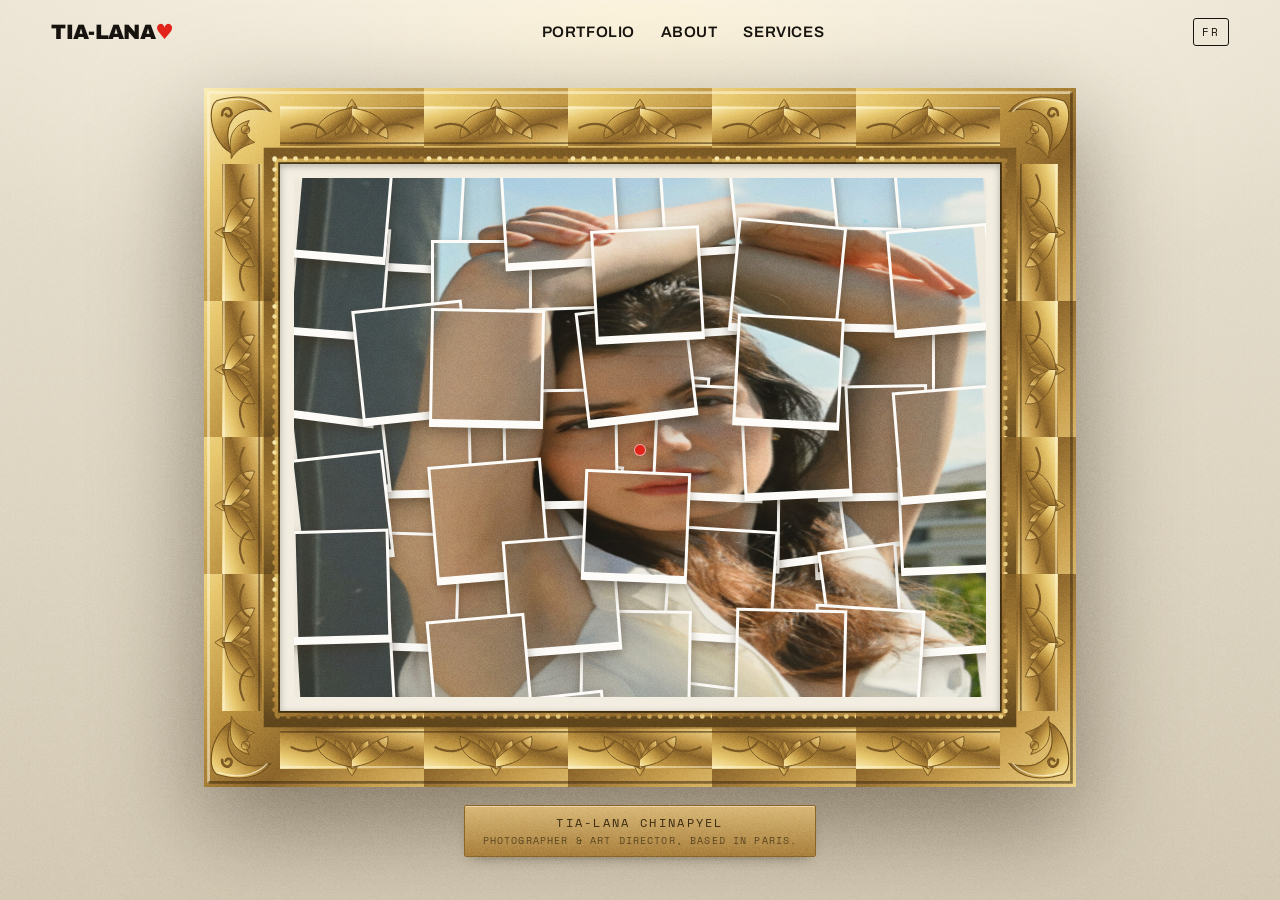
==== index.html @ c3e4b426 "Home: cadre au format paysage (large, pas haut) + tient avec le cartel; Serie: le titre s'efface a l" ====
<!DOCTYPE html>
<html lang="en">
<head>
  <meta charset="UTF-8" />
  <meta name="viewport" content="width=device-width, initial-scale=1.0" />
  <title>TIA-LANA — Photography · Art Direction</title>
  <meta name="description" content="Tia-Lana Chinapyel — photography & art direction. A digital editorial gallery. Paris, 2026." />
  <meta name="theme-color" content="#07080D" />
  <meta property="og:title" content="TIA-LANA — Photography · Art Direction" />
  <meta property="og:description" content="A digital editorial gallery." />
  <meta property="og:type" content="website" />

  <link rel="preconnect" href="https://fonts.googleapis.com" />
  <link rel="preconnect" href="https://fonts.gstatic.com" crossorigin />
  <link href="https://fonts.googleapis.com/css2?family=Archivo:wght@400;500;600;700;800;900&family=Space+Grotesk:wght@400;500;700&family=Space+Mono:ital@0;1&display=swap" rel="stylesheet" />
  

  <link rel="stylesheet" href="css/reset.css?v=12" />
  <link rel="stylesheet" href="css/tokens.css?v=14" />
  <link rel="stylesheet" href="css/typography.css?v=12" />
  <link rel="stylesheet" href="css/styles.css?v=43" />
</head>
<body class="page-home">
  <a class="skip-link" href="#main" data-i18n="skip">Skip to content</a>
  <div class="grain" aria-hidden="true"></div>

  <header class="site-nav">
    <a class="brand" href="index.html">TIA-LANA<span class="brand__heart" aria-hidden="true">♥</span></a>
    <div class="nav-right">
      <button class="lang-toggle" data-lang-toggle aria-label="Switch language">FR</button>
      <button class="nav-toggle" aria-expanded="false" aria-controls="nav-links" data-i18n="nav.menu">Menu</button>
    </div>
    <nav class="nav-links" id="nav-links" aria-label="Main navigation">
      <a href="work.html" data-i18n="nav.work">Portfolio</a>
      <a href="about.html" data-i18n="nav.about">About</a>
      <a href="services.html" data-i18n="nav.booking">Services</a>
    </nav>
  </header>

  <main id="main">
    <!-- ============ HOME = tableau de musée (cadre ancien + photo dedans) ============ -->
    <section class="museum">
      <h1 class="sr-only">Tia-Lana Chinapyel — Photographer &amp; art director, Paris</h1>

      <span class="museum__light" aria-hidden="true"></span>

      <figure class="painting">
        <span class="painting__mat">
          <!-- mosaïque de polaroïds DANS le cadre (js/home-collage.js) -->
          <span class="painting__canvas" data-collage aria-label="Selected work — changing"></span>
        </span>
      </figure>

      <figcaption class="plaque">
        <span class="plaque__name">TIA-LANA CHINAPYEL</span>
        <span class="plaque__desc" data-i18n="home.tag">Photographer &amp; art director, based in Paris.</span>
      </figcaption>
    </section>
  </main>

  <script type="module" src="js/i18n.js?v=10"></script>
  <script type="module" src="js/main.js?v=11"></script>
  <script type="module" src="js/cursor.js?v=11"></script>
  <script type="module" src="js/transitions.js?v=11"></script>
  <script type="module" src="js/home-collage.js?v=15"></script>
</body>
</html>
---- css/tokens.css ----
/* ============================================================
   tokens.css — variables CSS (fondation visuelle)
   Toutes les couleurs et tailles passent par ici.
   ============================================================ */
:root {
  /* ---- Palette UNIQUE du site (celle de la home) ----
     Une seule identité partout : papier beige, encre sombre, accent rouge. */
  --paper:        #f2ede2; /* fond beige (identique home) */
  --ink:          #16130e; /* texte/cadres */
  --accent:       #E2231A; /* accent éditorial (rouge) */
  --accent-2:     #E2231A; /* plus de rose : un seul accent */
  --red:          #E2231A;
  --cream:        #fdfcf8; /* panneau secondaire clair */
  --paper-rgb:    242, 237, 226;
  --ink-rgb:      22, 19, 14;
  /* alias rétro-compat : les anciens --blue pointent sur l'accent */
  --blue:         var(--accent);
  --blue-bright:  var(--accent);

  /* ---- Typographie (par défaut ; surchargée par page) ---- */
  --font-display: "Archivo", system-ui, sans-serif;
  --font-sans:    "Space Grotesk", system-ui, sans-serif;
  --font-mono:    "Space Mono", ui-monospace, monospace;
  --font-script:  "Dancing Script", cursive;
  --font-serif:   "EB Garamond", Georgia, serif;

  /* Échelle fluide (clamp) — hero énorme, body stable */
  --fs-hero:    clamp(3.5rem, 14vw, 14rem);
  --fs-display: clamp(2.6rem, 9vw, 8rem);
  --fs-h2:      clamp(2rem, 5vw, 3.4rem);
  --fs-h3:      clamp(1.4rem, 3vw, 2.2rem);
  --fs-lead:    clamp(1.1rem, 2vw, 1.5rem);
  --fs-body:    1rem;
  --fs-cap:     0.8rem;  /* légendes */
  --fs-mono:    0.7rem;  /* numérotations, métadonnées */

  /* ---- Espacements ---- */
  --space-xs:  0.5rem;
  --space-sm:  1rem;
  --space-md:  2rem;
  --space-lg:  4rem;
  --space-xl:  8rem;
  --gutter:    clamp(1.25rem, 4vw, 4rem);

  /* ---- Grille 12 colonnes ---- */
  --cols: 12;
  --max-w: 1680px;

  /* ---- Mouvement ---- */
  --ease:      cubic-bezier(0.65, 0, 0.35, 1);
  --ease-expo: cubic-bezier(0.16, 1, 0.3, 1);
  --dur-fast:  200ms;
  --dur:       400ms;
  --dur-slow:  700ms;

  /* ---- Divers ---- */
  --radius: 2px;
  --line:   2px solid var(--ink);
  --z-grain: 9999;
  --z-cursor: 10000;
  --z-overlay: 9000;
  --z-nav: 500;
}

/* ============================================================
   IDENTITÉ UNIQUE — plus de thème par page.
   Toutes les pages héritent de :root (beige + Archivo/Space Grotesk).
   Le fond beige est appliqué sur `body` dans styles.css.
   ============================================================ */
---- css/typography.css ----
/* ============================================================
   typography.css — hiérarchie éditoriale
   Syne (display) · Space Grotesk (sans) · Space Mono (mono)
   ============================================================ */
body {
  font-family: var(--font-sans);
  font-size: var(--fs-body);
  color: var(--ink);
  font-weight: 400;
}

/* ---- Display : Syne, massif et géométrique ---- */
.display,
h1.display,
.hero-title {
  font-family: var(--font-display);
  font-weight: 800;
  line-height: 0.86;
  letter-spacing: -0.02em;
  text-transform: uppercase;
  text-wrap: balance;
}

.hero-title { font-size: var(--fs-hero); }
.display     { font-size: var(--fs-display); }

h2 {
  font-family: var(--font-display);
  font-size: var(--fs-h2);
  font-weight: 700;
  line-height: 0.95;
  letter-spacing: -0.015em;
}

h3 {
  font-family: var(--font-display);
  font-size: var(--fs-h3);
  font-weight: 600;
  line-height: 1;
}

/* Italique (citations) — Syne n'a pas d'italique vrai : on garde le poids fort */
.italic { font-style: italic; }

/* ---- Corps ---- */
.lead {
  font-size: var(--fs-lead);
  line-height: 1.35;
  letter-spacing: -0.01em;
}

p { max-width: 62ch; }

/* ---- Mono : numérotations, métadonnées ---- */
.mono,
.meta,
.caption {
  font-family: var(--font-mono);
}

.section-num {
  font-family: var(--font-display);
  font-size: clamp(3rem, 12vw, 11rem);
  font-weight: 800;
  line-height: 0.8;
  color: var(--blue);
}

/* Légendes : majuscules espacées */
.caption,
.eyebrow {
  font-family: var(--font-mono);
  font-size: var(--fs-cap);
  text-transform: uppercase;
  letter-spacing: 0.12em;
}

.meta {
  font-size: var(--fs-mono);
  text-transform: uppercase;
  letter-spacing: 0.1em;
  line-height: 1.6;
}

.quote {
  font-family: var(--font-display);
  color: var(--blue-bright);
  font-size: var(--fs-h3);
  font-weight: 600;
  line-height: 1.15;
}

::selection { background: var(--blue); color: #fff; }
---- css/styles.css ----
/* ============================================================
   styles.css — layout, composants, micro-interactions
   ============================================================ */

/* fond beige unique sur tout le site (identique home) */
body {
  background: radial-gradient(135% 90% at 50% 8%, #f8f4ec 0%, #f1ebde 55%, #e9e1d1 100%) fixed;
  background-color: var(--paper);
  overflow-x: hidden;
}

/* ---- Overlay grain global (toutes les pages) ---- */
.grain {
  position: fixed;
  inset: 0;
  pointer-events: none;
  mix-blend-mode: overlay;
  opacity: 0.06;
  background: url("../assets/grain.png");
  background-size: 160px;
  z-index: var(--z-grain);
  will-change: transform;
}

/* ---- Conteneur / grille 12 colonnes ---- */
.wrap {
  width: 100%;
  max-width: var(--max-w);
  margin-inline: auto;
  padding-inline: var(--gutter);
}

.grid12 {
  display: grid;
  grid-template-columns: repeat(var(--cols), 1fr);
  gap: var(--gutter);
}

/* ============================================================
   Navigation
   ============================================================ */
.site-nav {
  position: fixed;
  top: 0; left: 0; right: 0;
  z-index: var(--z-nav);
  display: flex;
  align-items: center;
  justify-content: space-between;
  padding: var(--space-sm) var(--gutter);
  color: var(--ink);           /* fond beige uniforme : texte sombre lisible */
}

.site-nav a { color: inherit; }

.brand {
  font-family: var(--font-display);
  font-weight: 800;
  font-size: 1.3rem;
  text-transform: uppercase;
  letter-spacing: -0.01em;
}

.brand .red { color: var(--red); }
.brand__heart { color: var(--accent); display: inline-block; }
.brand:hover .brand__heart { animation: heartbeat 0.8s var(--ease) infinite; }
@keyframes heartbeat { 0%,100%{transform:scale(1)} 25%{transform:scale(1.35)} 40%{transform:scale(1)} }
@media (prefers-reduced-motion: reduce) { .brand:hover .brand__heart { animation: none; } }
/* logo identique sur toutes les pages */
.brand { font-family: var(--font-display); font-weight: 900; letter-spacing: -0.03em; }

/* groupe droite de la nav : langue + menu mobile */
.nav-right { display: flex; align-items: center; gap: 1rem; order: 3; }
.lang-toggle {
  font-family: var(--font-mono);
  font-size: var(--fs-mono);
  text-transform: uppercase;
  letter-spacing: 0.12em;
  padding: 0.3rem 0.55rem;
  border: 1.5px solid currentColor;
  border-radius: 3px;
}

.nav-links {
  display: flex;
  gap: clamp(0.8rem, 2vw, 2rem);
  font-family: var(--font-display);
  font-weight: 600;
  font-size: 0.95rem;
  text-transform: uppercase;
  letter-spacing: 0.04em;
}

.nav-links a { position: relative; padding: 0.3rem 0; }
.nav-links a::after {
  content: "";
  position: absolute;
  left: 0; bottom: 0;
  width: 100%; height: 1.5px;
  background: currentColor;
  transform: scaleX(0);
  transform-origin: left;
  transition: transform var(--dur) var(--ease);
}
.nav-links a:hover::after,
.nav-links a[aria-current="page"]::after { transform: scaleX(1); }

.nav-toggle { display: none; }

@media (max-width: 768px) {
  .nav-links {
    position: fixed;
    inset: 0;
    flex-direction: column;
    align-items: center;
    justify-content: center;
    gap: var(--space-md);
    font-size: 1.4rem;
    background: var(--ink);
    color: var(--paper);
    transform: translateY(-100%);
    transition: transform var(--dur) var(--ease);
    mix-blend-mode: normal;
  }
  .site-nav.open .nav-links { transform: translateY(0); }
  .nav-toggle {
    display: block;
    font-family: var(--font-mono);
    font-size: var(--fs-mono);
    text-transform: uppercase;
    letter-spacing: 0.1em;
    z-index: 1;
  }
}

/* Mention « notice the details » retirée (filler) */
.notice {
  display: none;
  position: fixed;
  left: var(--gutter);
  bottom: var(--space-sm);
  font-family: var(--font-mono);
  font-size: 0.7rem;
  letter-spacing: 0.1em;
  color: var(--blue);
  z-index: var(--z-nav);
  pointer-events: none;
  text-transform: lowercase;
}
@media (max-width: 768px) { .notice { display: none; } }

/* ============================================================
   Étiquettes / stickers de collage (SVG inline + rotations)
   ============================================================ */
.sticker {
  display: inline-flex;
  align-items: center;
  gap: 0.4rem;
  font-family: var(--font-mono);
  font-size: var(--fs-mono);
  text-transform: uppercase;
  letter-spacing: 0.1em;
  padding: 0.35rem 0.7rem;
  border: 1.5px solid var(--ink);
  background: var(--paper);
}
.sticker--red { background: var(--red); color: var(--paper); border-color: var(--red); }
.sticker--blue { background: var(--blue); color: var(--paper); border-color: var(--blue); }
.rot-n2 { transform: rotate(-2deg); }
.rot-n1 { transform: rotate(-1deg); }
.rot-p1 { transform: rotate(1deg); }
.rot-p2 { transform: rotate(2deg); }
.rot-p3 { transform: rotate(3deg); }

/* ============================================================
   Boutons / CTA
   ============================================================ */
.cta {
  display: inline-flex;
  align-items: center;
  gap: 0.6rem;
  font-family: var(--font-mono);
  font-size: var(--fs-cap);
  text-transform: uppercase;
  letter-spacing: 0.12em;
  padding: 0.9rem 1.6rem;
  background: var(--blue);
  color: #fff;
  border: 2px solid var(--blue);
  transition: background var(--dur) var(--ease), color var(--dur) var(--ease);
}
.cta:hover { background: transparent; color: var(--blue-bright); }

/* variante neutre (bordure claire) si besoin */
.cta--ghost { background: transparent; color: var(--ink); border-color: var(--ink); }
.cta--ghost:hover { background: var(--ink); color: var(--paper); }

/* ============================================================
   Sections génériques
   ============================================================ */
main { display: block; }

section { position: relative; }

.section-head {
  display: flex;
  align-items: baseline;
  gap: var(--space-md);
  flex-wrap: wrap;
  margin-bottom: var(--space-lg);
}
.section-head .eyebrow { color: rgba(var(--ink-rgb), 0.55); }

.pad-block { padding-block: clamp(4rem, 12vh, 10rem); }

/* ============================================================
   Polaroid + paper-clip (le SVG du clip est inline dans le HTML)
   ============================================================ */
.polaroid {
  position: relative;
  background: var(--cream);
  padding: 0.8rem 0.8rem 3rem;
  border: 1px solid rgba(var(--ink-rgb), 0.12);
  box-shadow: 0 18px 40px -24px rgba(var(--ink-rgb), 0.5);
  width: fit-content;
}
.polaroid img { width: 100%; height: auto; filter: saturate(0.85) contrast(1.02); }
.polaroid figcaption {
  font-family: var(--font-mono);
  font-size: var(--fs-mono);
  text-transform: uppercase;
  letter-spacing: 0.1em;
  margin-top: 0.8rem;
  text-align: center;
  color: rgba(var(--ink-rgb), 0.7);
}
.paperclip {
  position: absolute;
  top: -22px; right: 24px;
  width: 34px; height: 70px;
  z-index: 2;
  color: var(--ink);
}

/* ============================================================
   Micro-interactions : scroll-reveal
   ============================================================ */
.reveal {
  opacity: 0;
  transform: translateY(20px);
  filter: blur(8px);
  transition:
    opacity var(--dur-slow) var(--ease),
    transform var(--dur-slow) var(--ease),
    filter var(--dur-slow) var(--ease);
  will-change: opacity, transform, filter;
}
.reveal.is-in { opacity: 1; transform: none; filter: blur(0); }

@media (prefers-reduced-motion: reduce) {
  .reveal { opacity: 1; transform: none; filter: none; }
}

/* Hover images de projet : désaturé → couleur */
.satshift { filter: saturate(0.4); transition: filter var(--dur) var(--ease); }
.satshift:hover { filter: saturate(1); }

/* ============================================================
   Bouton flottant « Booker un shooting »
   ============================================================ */
.book-fab {
  position: fixed;
  right: calc(env(safe-area-inset-right, 0px) + 1.25rem);
  bottom: calc(env(safe-area-inset-bottom, 0px) + 1.25rem);
  z-index: var(--z-nav);
  display: inline-flex;
  align-items: center;
  gap: 0.55rem;
  padding: 0.85rem 1.3rem;
  background: var(--blue);
  color: #fff;
  border: 2px solid var(--blue);
  border-radius: 999px;
  font-family: var(--font-mono);
  font-size: var(--fs-cap);
  text-transform: uppercase;
  letter-spacing: 0.1em;
  box-shadow: 0 12px 30px -10px rgba(30,63,255,0.7);
  transition: background var(--dur) var(--ease), color var(--dur) var(--ease), transform var(--dur) var(--ease);
}
.book-fab:hover { background: var(--paper); color: var(--blue-bright); transform: translateY(-2px); }
.book-fab__ico { font-size: 1rem; }
@media (max-width: 560px) {
  .book-fab__txt { display: none; }
  .book-fab { padding: 0.85rem; border-radius: 50%; }
  .book-fab__ico { font-size: 1.3rem; }
}

/* ============================================================
   Curseur custom
   ============================================================ */
.cursor {
  position: fixed;
  top: 0; left: 0;
  width: 12px; height: 12px;
  border-radius: 50%;
  background: var(--blue-bright);
  border: 1px solid rgba(255,255,255,0.6);
  pointer-events: none;
  z-index: var(--z-cursor);
  transform: translate(-50%, -50%);
  transition: width 0.25s var(--ease), height 0.25s var(--ease),
              background 0.25s var(--ease);
  display: none;
}
.cursor.grow {
  width: 54px; height: 54px;
  background: rgba(30,63,255,0.12);
  border: 1.5px solid var(--blue-bright);
}
.cursor__label {
  position: absolute;
  left: 50%; top: 50%;
  transform: translate(-50%, -50%);
  font-family: var(--font-mono);
  font-size: 0.5rem;
  text-transform: uppercase;
  letter-spacing: 0.12em;
  white-space: nowrap;
  color: #fff;
  opacity: 0;
}
.cursor.grow .cursor__label { opacity: 1; }
@media (min-width: 769px) and (pointer: fine) {
  .cursor { display: block; }
  body.has-cursor { cursor: none; }
  body.has-cursor a, body.has-cursor button { cursor: none; }
}

/* ============================================================
   Transitions de page (overlay)
   ============================================================ */
.page-fx {
  position: fixed;
  inset: 0;
  z-index: var(--z-overlay);
  background: var(--ink);
  pointer-events: none;
  opacity: 0;
}
.page-fx.flash { background: #fff; }

/* Entrée : depuis blanc avec blur */
@keyframes page-in {
  from { opacity: 1; filter: blur(8px); }
  to   { opacity: 0; filter: blur(0); }
}
.page-enter {
  position: fixed; inset: 0; z-index: var(--z-overlay);
  background: #fff; pointer-events: none;
  animation: page-in var(--dur-fast) var(--ease) forwards;
}

/* ============================================================
   Focus visible (a11y)
   ============================================================ */
:focus-visible {
  outline: 2px solid var(--blue);
  outline-offset: 4px;
}

.skip-link {
  position: absolute;
  left: -9999px;
  top: 0;
  background: var(--blue);
  color: var(--paper);
  padding: 0.8rem 1.2rem;
  font-family: var(--font-mono);
  font-size: var(--fs-cap);
  z-index: 10001;
}
.skip-link:focus { left: var(--gutter); }

/* ============================================================
   Footer
   ============================================================ */
.site-footer {
  border-top: 2px solid var(--blue);
  padding-block: var(--space-lg);
  margin-top: var(--space-xl);
}
.site-footer .meta { color: rgba(var(--ink-rgb), 0.6); align-self: end; }
.footer-brand {
  font-family: var(--font-display);
  font-weight: 800;
  text-transform: uppercase;
  font-size: clamp(1.4rem, 4vw, 2.6rem);
  letter-spacing: -0.01em;
  line-height: 1;
}

/* ============================================================
   Page Accueil — couverture « titre répété sur portrait »
   ============================================================ */
.cover {
  position: relative;
  height: 100svh;          /* exactement la taille de l'écran */
  display: flex;
  flex-direction: column;
  justify-content: space-between;
  padding: 5rem var(--gutter) 2rem;
  overflow: hidden;
  background: var(--paper);
}

/* portrait plein cadre, en couche de fond */
.cover__hero {
  position: absolute;
  inset: 0;
  z-index: 0;
}
.cover__hero img {
  position: absolute; inset: 0;
  width: 100%; height: 100%;
  object-fit: cover;
  object-position: center 22%;
}
/* « blur out the unimportant » : portrait flou N&B */
.cover__blur { filter: grayscale(1) contrast(1.05) brightness(0.7) blur(7px); }
/* tranche verticale nette, duotone bleu (réf) */
.cover__sharp {
  filter: grayscale(1) contrast(1.12) brightness(0.92);
  -webkit-mask: linear-gradient(90deg, transparent 38%, #000 40%, #000 60%, transparent 62%);
  mask: linear-gradient(90deg, transparent 38%, #000 40%, #000 60%, transparent 62%);
  mix-blend-mode: luminosity;
}
.cover__hero::before {
  content: "";
  position: absolute; inset: 0;
  z-index: 1;
  background: var(--blue);
  mix-blend-mode: color;
  -webkit-mask: linear-gradient(90deg, transparent 38%, #000 40%, #000 60%, transparent 62%);
  mask: linear-gradient(90deg, transparent 38%, #000 40%, #000 60%, transparent 62%);
  opacity: 0.9;
}
/* vignette + teinte bleue pour la lisibilité et la cohérence */
.cover__hero::after {
  content: "";
  position: absolute; inset: 0;
  background:
    linear-gradient(180deg, rgba(7,8,13,0.55) 0%, rgba(7,8,13,0.1) 35%, rgba(7,8,13,0.85) 100%),
    radial-gradient(120% 80% at 50% 30%, rgba(30,63,255,0.18), transparent 60%);
}
.cover__hero-tint { display: none; }

/* masthead haut */
.cover__masthead {
  position: relative;
  z-index: 3;
  display: flex;
  flex-wrap: wrap;
  justify-content: space-between;
  gap: 0.5rem 1.5rem;
  padding-bottom: 0.8rem;
  border-bottom: 2px solid var(--blue);
  font-family: var(--font-mono);
  font-size: var(--fs-mono);
  text-transform: uppercase;
  letter-spacing: 0.12em;
  color: var(--ink);
}

/* wordmark répété, bleu électrique, chevauche le portrait */
.cover__words {
  position: relative;
  z-index: 2;
  flex: 1;
  min-height: 0;
  display: grid;
  place-items: center;
  text-align: center;
  pointer-events: none;
}
.cover__word {
  display: block;
  font-family: var(--font-display);
  font-weight: 800;
  text-transform: uppercase;
  font-size: clamp(2rem, 12vw, 7.5rem);
  line-height: 0.84;
  letter-spacing: -0.04em;
  white-space: nowrap;
  color: var(--blue);
}
/* une ligne en contour : le portrait transparaît dans les lettres */
.cover__word--out {
  color: transparent;
  -webkit-text-stroke: clamp(1.5px, 0.35vw, 4px) var(--blue);
}

/* pied : nom complet + baseline + CTA */
.cover__foot {
  position: relative;
  z-index: 3;
  display: flex;
  align-items: flex-end;
  justify-content: space-between;
  flex-wrap: wrap;
  gap: 1.2rem 2rem;
}
.cover__foot .stack { gap: 0.6rem; display: flex; flex-direction: column; }
.cover__name {
  font-family: var(--font-display);
  font-weight: 700;
  font-size: var(--fs-lead);
  max-width: 22ch;
  line-height: 1.05;
}
.cl--mono {
  font-family: var(--font-mono);
  font-size: var(--fs-cap);
  text-transform: uppercase;
  letter-spacing: 0.14em;
  color: var(--blue-bright);
}

.scroll-hint {
  font-family: var(--font-mono);
  font-size: var(--fs-mono);
  text-transform: uppercase;
  letter-spacing: 0.18em;
  color: var(--ink);
  animation: bob 1.8s var(--ease) infinite;
}
@keyframes bob { 0%,100%{transform:translateY(0)} 50%{transform:translateY(8px)} }
@keyframes cuebob {
  0%,100% { transform: rotate(45deg) translate(0,0); opacity: 0.5; }
  50%     { transform: rotate(45deg) translate(4px,4px); opacity: 1; }
}

@media (max-width: 820px) {
  .cover__masthead { font-size: 0.56rem; letter-spacing: 0.06em; gap: 0.3rem 0.8rem; }
  .cover__foot { flex-direction: column; align-items: flex-start; }
}

/* ============================================================
   Listes de projets (work / catégories)
   ============================================================ */
.project-list { border-top: var(--line); }
.project-row {
  display: grid;
  grid-template-columns: auto 1fr auto auto;
  gap: var(--space-md);
  align-items: center;
  padding: var(--space-md) 0;
  border-bottom: var(--line);
  transition: padding-left var(--dur) var(--ease), background var(--dur) var(--ease);
}
.project-row:hover { padding-left: var(--space-md); background: var(--cream); }
.project-row .idx { font-family: var(--font-mono); font-size: var(--fs-mono); color: var(--blue-bright); }
.project-row .pname { font-family: var(--font-display); font-size: var(--fs-h3); font-weight: 500; }
.project-row .pmeta { font-family: var(--font-mono); font-size: var(--fs-mono); text-transform: uppercase; letter-spacing: 0.1em; }
.project-row .pthumb { width: 72px; height: 52px; object-fit: cover; filter: saturate(0.4); transition: filter var(--dur) var(--ease); }
.project-row:hover .pthumb { filter: saturate(1); }
@media (max-width: 600px) {
  .project-row { grid-template-columns: auto 1fr; }
  .project-row .pmeta, .project-row .pthumb { display: none; }
}

/* ============================================================
   Cartes formules (booking)
   ============================================================ */
.cards { display: grid; grid-template-columns: repeat(3, 1fr); gap: var(--gutter); }
@media (max-width: 800px) { .cards { grid-template-columns: 1fr; } }
.card {
  border: var(--line);
  padding: var(--space-md);
  background: var(--cream);
  display: flex; flex-direction: column; gap: var(--space-sm);
}
.card h3 { font-size: var(--fs-h3); }
.card .price { font-family: var(--font-display); font-weight: 800; color: var(--blue-bright); font-size: 3rem; line-height: 1; }
.card ul { display: flex; flex-direction: column; gap: 0.4rem; font-size: 0.95rem; }
.card li::before { content: "— "; color: var(--blue-bright); }

/* ============================================================
   Formulaire
   ============================================================ */
.form {
  display: grid;
  grid-template-columns: 1fr 1fr;
  gap: 1.5rem;
  max-width: 720px;
}
.form__field { display: flex; flex-direction: column; gap: 0.5rem; }
.form__field--full { grid-column: 1 / -1; }
.form label {
  font-family: var(--font-mono);
  font-size: var(--fs-mono);
  text-transform: uppercase;
  letter-spacing: 0.1em;
  color: var(--blue-bright);
}
.form input, .form textarea, .form select {
  width: 100%;
  border: 1.5px solid rgba(var(--ink-rgb), 0.3);
  background: var(--cream);
  color: var(--ink);
  padding: 0.85rem 1rem;
  font-family: var(--font-sans);
  font-size: 1rem;
  border-radius: 4px;
}
.form textarea { resize: vertical; min-height: 8rem; }
.form input:focus, .form textarea:focus, .form select:focus {
  outline: none;
  border-color: var(--blue);
  box-shadow: 0 0 0 3px rgba(30,63,255,0.25);
}
.form__actions {
  display: flex;
  align-items: center;
  justify-content: space-between;
  flex-wrap: wrap;
  gap: 1rem;
  margin-top: 0.5rem;
}
@media (max-width: 560px) { .form { grid-template-columns: 1fr; } }
.annot {
  font-family: var(--font-mono);
  color: var(--blue);
  font-size: var(--fs-cap);
  transform: rotate(-3deg);
  display: inline-block;
}

/* ---- Galerie en bandes 35mm ---- */
.film { display: flex; flex-direction: column; gap: clamp(1.4rem, 3vw, 2.4rem); }
.filmstrip {
  position: relative;
  background: #08090c;
  border-radius: 4px;
  padding: 20px 0;
  overflow-x: auto;
  overflow-y: hidden;
  scrollbar-width: thin;
  scrollbar-color: #2a2c33 #08090c;
  box-shadow: inset 0 0 40px rgba(0,0,0,0.7);
}
/* perforations haut/bas */
.filmstrip::before,
.filmstrip::after {
  content: "";
  position: absolute; left: 0; right: 0; height: 12px;
  background: repeating-linear-gradient(90deg, transparent 0 9px, #cfcabb 9px 19px, transparent 19px 28px);
  opacity: 0.85;
}
.filmstrip::before { top: 4px; }
.filmstrip::after { bottom: 4px; }
.filmstrip__track {
  display: flex;
  gap: 4px;
  padding: 0 4px;
  width: max-content;
}

/* Utilitaires */
.col-span-6 { grid-column: span 6; }
.col-span-7 { grid-column: span 7; }
.col-span-5 { grid-column: span 5; }
.col-span-8 { grid-column: span 8; }
.col-span-4 { grid-column: span 4; }
.col-span-12 { grid-column: 1 / -1; }
@media (max-width: 760px) { [class*="col-span"] { grid-column: 1 / -1; } }
.stack > * + * { margin-top: var(--space-sm); }
.stack-lg > * + * { margin-top: var(--space-md); }
.text-blue { color: var(--blue); }
.text-red { color: var(--red); }
.hr-blue { border: none; border-top: 2px solid var(--blue); margin-block: var(--space-md); }
.two-col { columns: 2; column-gap: var(--gutter); }
@media (max-width: 700px) { .two-col { columns: 1; } }
@keyframes snow {
  0% { background-position: 0 0; }
  100% { background-position: 60px 90px; }
}
@keyframes glitch { 0% { transform: translateY(0); } 100% { transform: translateY(-18px); } }

/* ============================================================
   STYLES PAR PAGE — chaque page sa propre identité
   ============================================================ */

/* on retire les petits sur-titres descriptifs partout */
.section-head .eyebrow { display: none; }
.page-home .site-footer { border-top-color: var(--ink); }
.film {
  display: flex;
  flex-direction: row;            /* colonnes de pellicule */
  flex-wrap: wrap;
  justify-content: center;
  align-items: flex-start;
  gap: clamp(0.75rem, 2vw, 1.6rem);
}

/* ---------- ABOUT : papier / éditorial (réf img1) ---------- */
/* grain unifie (voir .grain global) */
.page-about .display {
  font-family: var(--font-display);
  font-weight: 900;
  font-size: clamp(3rem, 13vw, 8rem);
  letter-spacing: -0.04em;
  line-height: 0.9;
}
.page-about .display::after { content: "."; color: var(--accent); }
.page-about .lead strong {
  font-family: var(--font-display);
  font-weight: 700;
  font-size: 1.6em;
  line-height: 1;
  display: inline-block;
  margin-right: 0.2em;
}
.page-about .quote {
  font-family: var(--font-display);
  font-weight: 700;
  font-style: normal;
  color: var(--ink);
  font-size: clamp(1.7rem, 4.5vw, 2.8rem);
}
.page-about .hr-blue { border-top-color: var(--accent); }
.page-about .polaroid { background: #fff; border-color: rgba(0,0,0,0.12); }
.page-about .cta { background: var(--accent); border-color: var(--accent); color: #fff; }
.page-about .cta:hover { background: transparent; color: var(--accent); }
.page-about aside[style] { border-left-color: var(--accent) !important; }
.page-about .site-footer { border-top-color: var(--ink); }

/* ---------- SERVICES : éditorial clair ---------- */
/* grain unifie (voir .grain global) */
.page-services .display { font-family: var(--font-display); font-weight: 800; }
.page-services .card { background: #fff; border: 2px solid var(--ink); }
.page-services .card .price { color: var(--accent); }
.page-services .card li::before { color: var(--accent); }
.page-services .cta { background: var(--accent); border-color: var(--accent); color: #fff; }
.page-services .cta:hover { background: transparent; color: var(--accent); }
.page-services .form input,
.page-services .form textarea,
.page-services .form select { background: #fff; border-color: rgba(0,0,0,0.25); color: var(--ink); }
.page-services .form label { color: var(--ink); }
.page-services .site-footer { border-top-color: var(--ink); }

/* ---------- HOME : fond off-white + collage de polaroïds carrés ---------- */
.home-hero {
  position: relative;
  height: 100svh;
  overflow: hidden;
  /* papier crème légèrement beige */
  background: radial-gradient(135% 100% at 50% 18%, #f8f4ec 0%, #f1ebde 55%, #e9e1d1 100%);
}
.home-hero::after {
  content: ""; position: absolute; inset: 0; z-index: 2; pointer-events: none;
  background: radial-gradient(120% 100% at 50% 42%, transparent 58%, rgba(120,102,72,0.12) 100%);
}

/* accessible mais invisible */
.sr-only {
  position: absolute; width: 1px; height: 1px;
  padding: 0; margin: -1px; overflow: hidden;
  clip: rect(0 0 0 0); white-space: nowrap; border: 0;
}

/* phrase intégrée, discrète, dans la bande beige du bas */
.home-caption {
  position: absolute;
  left: 0; right: 0; bottom: clamp(0.7rem, 2vh, 1.3rem);
  z-index: 4;
  text-align: center;
  pointer-events: none;
  font-family: var(--font-mono);
  text-transform: uppercase;
  letter-spacing: 0.24em;
  font-size: clamp(0.6rem, 1.1vw, 0.76rem);
  color: rgba(var(--ink-rgb), 0.6);
}

/* COLLAGE : la mosaïque remplit le hero (bande beige réservée en bas) */
.shatter {
  position: absolute;
  top: 0; left: 0; right: 0;
  bottom: clamp(2.2rem, 5.5vh, 3.4rem);
  z-index: 3;
}
.shard {
  position: absolute;
  box-sizing: content-box;         /* width/height = la fenêtre photo, bords en plus */
  background-repeat: no-repeat;
  background-color: #efe9dd;
  background-clip: padding-box;
  border-style: solid;
  border-color: #fdfcf8;           /* cadre polaroïd blanc cassé (bas plus épais, réglé en JS) */
  box-shadow: 0 16px 32px -14px rgba(60,45,25,0.5), 0 3px 8px rgba(60,45,25,0.28);
  opacity: 1;
  transform: rotate(var(--rot, 0deg)) translate(var(--tx, 0), var(--ty, 0)) scale(var(--sc, 1));
  transition: opacity 0.55s ease, transform 0.62s cubic-bezier(.2,.7,.2,1), filter 0.2s ease;
  will-change: opacity, transform;
  cursor: pointer;
  text-decoration: none;
}
.shard:hover { filter: brightness(1.03) saturate(1.04); z-index: 9 !important; }
@media (prefers-reduced-motion: reduce) {
  .shard { transition: opacity 0.4s ease; }
}

/* pas de FAB sur la home */
body.page-home .book-fab { display: none; }

/* ---------- ABOUT : crème chaud + collage (distinct de la home) ---------- */
.page-about .polaroid { transform: rotate(-3deg); }
.page-about .polaroid::after {
  /* scotch en haut du polaroid */
  content: ""; position: absolute; top: -14px; left: 50%;
  width: 90px; height: 26px; transform: translateX(-50%) rotate(-4deg);
  background: rgba(220,210,180,0.5);
  border-left: 1px dashed rgba(0,0,0,0.15);
  border-right: 1px dashed rgba(0,0,0,0.15);
}
.page-about .display { font-size: clamp(3.2rem, 15vw, 9rem); }
.page-about .lead { font-size: 1.15rem; }
@keyframes gjolt {
  0% { transform: scale(1.02) translate(0,0); }
  40% { transform: scale(1.06) translate(-6px,4px); }
  100% { transform: scale(1.2) translate(0,0); filter: brightness(2); }
}
@keyframes gslice {
  0% { clip-path: inset(0 0 80% 0); transform: translateX(-8px); }
  25% { clip-path: inset(40% 0 30% 0); transform: translateX(12px); }
  50% { clip-path: inset(70% 0 10% 0); transform: translateX(-14px); }
  75% { clip-path: inset(20% 0 55% 0); transform: translateX(9px); }
  100% { clip-path: inset(0 0 0 0); transform: translateX(0); opacity: 0; }
}
@keyframes gslice2 {
  0% { clip-path: inset(60% 0 20% 0); transform: translateX(10px); }
  50% { clip-path: inset(10% 0 60% 0); transform: translateX(-12px); }
  100% { clip-path: inset(0 0 0 0); transform: translateX(0); opacity: 0; }
}
@keyframes gslice3 {
  0% { clip-path: inset(30% 0 40% 0); transform: translateX(-11px); }
  50% { clip-path: inset(75% 0 5% 0); transform: translateX(13px); }
  100% { clip-path: inset(0 0 0 0); transform: translateX(0); opacity: 0; }
}
@keyframes gflash { 0%,70% { opacity: 0; } 88% { opacity: 0.9; } 100% { opacity: 1; } }
@keyframes marquee { from { transform: translateX(0); } to { transform: translateX(-50%); } }

/* ============================================================
   ABOUT — tabloïd punk (ransom note)
   ============================================================ */
/* grain unifie (voir .grain global) */
.zine-masthead {
  font-family: var(--font-mono);
  font-weight: 600;
  text-transform: uppercase;
  letter-spacing: 0.04em;
  font-size: clamp(0.65rem, 1.6vw, 0.9rem);
  border-top: 2px solid var(--ink);
  border-bottom: 1px solid var(--ink);
  padding: 0.4rem 0;
  margin-bottom: 1.5rem;
}
.ransom {
  display: flex; flex-wrap: wrap; gap: 0.15em;
  margin-bottom: 2.5rem;
  line-height: 0.9;
}
.ransom span {
  display: inline-block;
  font-weight: 900;
  font-size: clamp(3rem, 13vw, 9rem);
  padding: 0 0.12em;
  line-height: 0.9;
}
.ransom span:nth-child(1) { font-family: var(--font-display); background: var(--ink); color: var(--paper); transform: rotate(-4deg); }
.ransom span:nth-child(2) { font-family: var(--font-display); background: var(--accent); color: #fff; transform: rotate(3deg); }
.ransom span:nth-child(3) { font-family: var(--font-display); transform: rotate(-2deg); border: 3px solid var(--ink); }
.ransom span:nth-child(4) { font-family: var(--font-display); background: #fff; color: var(--ink); transform: rotate(5deg); box-shadow: 4px 4px 0 var(--ink); }
.ransom span:nth-child(5) { font-family: var(--font-display); transform: rotate(-3deg); text-decoration: underline wavy var(--accent); }
.page-about .polaroid { background: #fff; }
.page-about .polaroid img {
  filter: grayscale(1) contrast(1.5) brightness(1.05);
}
.page-about .polaroid::before {
  content: ""; position: absolute; inset: 0.8rem 0.8rem 3rem; z-index: 1;
  background-image: radial-gradient(rgba(0,0,0,0.5) 30%, transparent 31%);
  background-size: 4px 4px; mix-blend-mode: screen; opacity: 0.35; pointer-events: none;
}
.page-about .lead { column-gap: 2rem; }
.page-about .quote { font-family: var(--font-display); font-weight: 900; font-style: normal; text-transform: uppercase; }
.page-about .hr-blue { border-top: 3px solid var(--ink); }
.page-about .cta { background: var(--ink); border-color: var(--ink); color: var(--paper); }
.page-about .cta:hover { background: var(--accent); border-color: var(--accent); color: #fff; }

/* ============================================================
   BOOKING — carte postale rêve
   ============================================================ */
/* grain unifie (voir .grain global) */
.postcard-head { text-align: center; margin-bottom: 3rem; }
.postcard-from {
  font-family: var(--font-mono);
  text-transform: uppercase; letter-spacing: 0.18em;
  font-size: 0.7rem; color: rgba(var(--ink-rgb), 0.6);
}
.postcard-hello {
  font-family: var(--font-display);
  font-weight: 900;
  text-transform: uppercase;
  letter-spacing: -0.02em;
  font-size: clamp(2.4rem, 8vw, 5rem);
  color: var(--ink);
  line-height: 0.95;
  margin: 0.3rem 0 1rem;
}
.postcard-head .lead { max-width: 46ch; margin-inline: auto; }
.postcards { display: grid; grid-template-columns: repeat(3, 1fr); gap: clamp(1rem, 3vw, 2.2rem); }
@media (max-width: 800px) { .postcards { grid-template-columns: 1fr; max-width: 26rem; margin-inline: auto; } }
.postcard {
  position: relative;
  background: #fbf8f0;
  border: 1px solid rgba(0,0,0,0.25);
  box-shadow: 0 18px 40px -22px rgba(0,0,0,0.5);
  padding: 2.4rem 1.4rem 1.4rem;
  display: flex; flex-direction: column; gap: 0.7rem;
  /* ligne médiane façon dos de carte postale */
  background-image: linear-gradient(rgba(0,0,0,0.15), rgba(0,0,0,0.15));
  background-size: 1px 62%;
  background-position: 62% 18%;
  background-repeat: no-repeat;
}
.postcard__stamp {
  position: absolute; top: 0.9rem; right: 0.9rem;
  width: 64px; min-height: 76px;
  display: flex; flex-direction: column; align-items: center; justify-content: center;
  gap: 2px;
  background: #fff;
  border: 2px dashed rgba(0,0,0,0.45);
  font-family: var(--font-display); font-weight: 900;
  font-size: 1.1rem; color: var(--accent);
  transform: rotate(4deg);
  text-align: center;
}
.postcard__stamp small { font-family: var(--font-mono); font-weight: 400; font-size: 0.5rem; color: var(--ink); letter-spacing: 0.05em; }
.postcard__post {
  position: absolute; top: 1.4rem; right: 5.4rem;
  font-family: var(--font-mono); font-size: 0.55rem; letter-spacing: 0.1em;
  color: rgba(0,0,0,0.5);
  border: 1.5px solid rgba(0,0,0,0.4); border-radius: 50%;
  width: 54px; height: 54px; display: flex; align-items: center; justify-content: center;
  text-align: center; transform: rotate(-12deg);
}
.postcard__pop {
  position: absolute; top: -10px; left: 12px;
  background: var(--accent); color: #fff;
  font-family: var(--font-mono); font-size: 0.6rem; letter-spacing: 0.12em;
  padding: 0.25rem 0.6rem; transform: rotate(-4deg);
}
.postcard__dest { font-family: var(--font-display); font-weight: 800; text-transform: uppercase; letter-spacing: -0.01em; font-size: 1.7rem; color: var(--ink); }
.page-services .postcard ul { display: flex; flex-direction: column; gap: 0.3rem; font-size: 0.92rem; }
.page-services .postcard li::before { content: "— "; color: var(--accent); }
.page-services .postcard .cta { margin-top: 0.4rem; background: var(--accent); border-color: var(--accent); color: #fff; align-self: flex-start; }
.page-services .postcard .cta:hover { background: transparent; color: var(--accent); }

/* ============================================================
   PORTFOLIO — barre métal perforée + cadres suspendus par pinces
   ============================================================ */
.rack-main {
  min-height: 100svh;
  padding: clamp(5rem, 10vh, 7rem) var(--gutter) clamp(3rem, 8vh, 6rem);
  display: flex;
  align-items: center;              /* le groupe barre+cadres centré : moins de vide */
  justify-content: center;
}
.rack { position: relative; width: 100%; max-width: 1180px; }

/* la barre : métal brossé + trous réguliers */
.rack__bar {
  position: relative;
  height: 26px;
  border-radius: 4px;
  background:
    /* trous */
    radial-gradient(circle at 22px 50%, #2b2e33 0 3.5px, rgba(0,0,0,0.35) 3.5px 5px, transparent 5px) 0 0/44px 100%,
    /* reflet brossé */
    linear-gradient(180deg, #fbfbfc 0%, #d5d8dd 26%, #9aa0a8 52%, #cfd3d9 74%, #71767e 100%);
  box-shadow: 0 10px 22px -10px rgba(40,30,15,0.55), inset 0 1px 0 rgba(255,255,255,0.9);
}
.rack__bar::after {
  content: ""; position: absolute; inset: 0; border-radius: 4px;
  background: linear-gradient(90deg, rgba(0,0,0,0.16), transparent 12%, transparent 88%, rgba(0,0,0,0.16));
  pointer-events: none;
}

/* les cadres accrochés */
.rack__items {
  display: flex;
  justify-content: center;
  align-items: flex-start;
  gap: clamp(1rem, 5vw, 4.5rem);
  padding-top: 0;
}
.hang {
  position: relative;
  margin-top: -14px;               /* la pince mord la barre */
  width: clamp(180px, 25vw, 310px);
  display: flex;
  flex-direction: column;
  align-items: center;
  text-decoration: none;
  color: var(--ink);
  transform-origin: 50% -6px;       /* pivot AU niveau de la mâchoire de la pince */
  /* balancement continu, doux et permanent → jamais de retour brusque */
  animation: hang-sway var(--sway, 5s) ease-in-out infinite;
  animation-delay: var(--delay, 0s);
  will-change: transform;
}
/* amplitude/rythme/repos différents par cadre (aspect naturel) */
.hang:nth-child(1) { --rest: -2deg; --amp: 1.6deg; --sway: 5.2s; --delay: -0.6s; }
.hang:nth-child(2) { --rest:  1.4deg; --amp: 1.2deg; --sway: 4.6s; --delay: -2.1s; }
.hang:nth-child(3) { --rest: -1.2deg; --amp: 1.8deg; --sway: 5.6s; --delay: -3.4s; }
@keyframes hang-sway {
  0%, 100% { transform: rotate(calc(var(--rest) - var(--amp))); }
  50%      { transform: rotate(calc(var(--rest) + var(--amp))); }
}
@media (prefers-reduced-motion: reduce) {
  .hang { animation: none; transform: rotate(var(--rest)); }
}

.hang .clip { width: clamp(38px, 4.5vw, 54px); height: auto; display: block; filter: drop-shadow(0 4px 6px rgba(40,30,15,0.4)); }
.hang__cord { display: none; }

.hang__frame {
  margin-top: -4px;
  width: 100%;
  background: #fdfcf8;
  padding: clamp(8px, 1vw, 12px) clamp(8px, 1vw, 12px) clamp(10px, 1.4vw, 16px);
  box-shadow: 0 18px 34px -16px rgba(60,45,25,0.55), 0 3px 8px rgba(60,45,25,0.22);
  /* le survol agit ICI (pas de conflit avec le balancement du parent) */
  transition: transform 420ms cubic-bezier(0.22, 1, 0.36, 1), box-shadow 420ms var(--ease);
}
.hang__photo {
  display: block;
  width: 100%;
  aspect-ratio: 3 / 4;
  background-size: cover;
  background-position: center;
  background-color: #efe9dd;
  filter: saturate(0.95);
  transition: filter 320ms var(--ease);
}
.hang__cap { display: flex; flex-direction: column; gap: 2px; padding-top: clamp(6px, 0.9vw, 10px); }
.hang__label {
  font-family: var(--font-display);
  font-weight: 900;
  text-transform: uppercase;
  letter-spacing: -0.02em;
  font-size: clamp(1rem, 2vw, 1.45rem);
  line-height: 1;
}
.hang__meta {
  font-family: var(--font-mono);
  text-transform: uppercase;
  letter-spacing: 0.16em;
  font-size: clamp(0.5rem, 0.9vw, 0.62rem);
  color: rgba(var(--ink-rgb), 0.55);
}

/* survol : le cadre se soulève et grossit légèrement (sur l'élément interne) */
.hang:hover, .hang:focus-visible { z-index: 3; }
.hang:hover .hang__frame,
.hang:focus-visible .hang__frame {
  transform: translateY(-8px) scale(1.03);
  box-shadow: 0 30px 48px -18px rgba(60,45,25,0.6), 0 6px 14px rgba(60,45,25,0.3);
}
.hang:hover .hang__photo { filter: saturate(1.08) brightness(1.05); }
/* léger ralenti du balancement au survol pour viser plus facilement */
.hang:hover, .hang:focus-visible { animation-duration: 7s; }

@media (max-width: 760px) {
  .rack__items { flex-direction: column; align-items: center; gap: 2.5rem; }
  .hang { width: min(78vw, 320px); margin-top: -14px; }
  .hang:nth-child(n+2) { margin-top: 0; }
  /* sur mobile la barre ne tient plus les 3 : on la garde en tête de page */
}

/* ============================================================
   SÉRIE — carrousel 3D + panneau description
   ============================================================ */
.series {
  position: relative;
  min-height: 100svh;
  padding: clamp(5rem, 11vh, 7rem) var(--gutter) clamp(2rem, 5vh, 3rem);
  overflow: hidden;
}
.series__back {
  position: relative; z-index: 5;
  font-family: var(--font-mono);
  text-transform: uppercase; letter-spacing: 0.16em;
  font-size: 0.66rem; color: rgba(var(--ink-rgb), 0.6);
  text-decoration: none;
}
.series__back:hover { color: var(--accent); }
.series__title {
  position: relative; z-index: 5;
  font-family: var(--font-display);
  font-weight: 900; text-transform: uppercase;
  letter-spacing: -0.03em;
  font-size: clamp(2rem, 6vw, 4rem);
  line-height: 1; margin: 0.4rem 0 0;
  /* opacité pilotée par js/series.js (rAF) */
}

/* la scène 3D */
.series__stage {
  position: absolute;
  top: 50%; left: 50%;
  transform: translate(-50%, -50%);
  width: min(92vw, 1100px);
  height: min(62vh, 560px);
  perspective: 1400px;
  perspective-origin: 50% 50%;
  touch-action: pan-y;
  cursor: grab;
  /* transform piloté en continu par js/series.js (boucle rAF) : pas de transition */
}
.series__stage:active { cursor: grabbing; }

.slide {
  position: absolute;
  top: 50%; left: 50%;
  width: clamp(190px, 27vw, 340px);
  padding: 0; border: 0; background: none;
  transform-style: preserve-3d;
  cursor: pointer;
  /* pas de transition : le rAF anime chaque frame */
}
.slide img {
  width: 100%;
  aspect-ratio: 3 / 4;
  object-fit: cover;
  display: block;
  background: #efe9dd;
  box-shadow: 0 26px 50px -22px rgba(60,45,25,0.7), 0 4px 12px rgba(60,45,25,0.28);
  border: clamp(5px, 0.7vw, 9px) solid #fdfcf8;
  transition: box-shadow 320ms var(--ease);
  -webkit-user-drag: none;
}
.slide.is-current img { box-shadow: 0 34px 64px -22px rgba(60,45,25,0.8), 0 6px 16px rgba(60,45,25,0.35); }

/* panneau description (droite) */
.series__detail {
  position: absolute;
  top: 50%; right: clamp(1.5rem, 5vw, 5rem);
  transform: translateY(-50%);
  width: min(34vw, 380px);
  z-index: 6;
  opacity: 0; pointer-events: none;
  /* opacité pilotée par js/series.js (rAF) */
}
.series__meta {
  font-family: var(--font-mono);
  text-transform: uppercase; letter-spacing: 0.18em;
  font-size: 0.6rem; color: rgba(var(--ink-rgb), 0.55);
}
.series__ph-title {
  font-family: var(--font-display);
  font-weight: 900; text-transform: uppercase;
  letter-spacing: -0.02em;
  font-size: clamp(1.4rem, 3vw, 2.2rem);
  line-height: 1; margin: 0.3rem 0 0.7rem;
}
.series__desc { font-size: 0.95rem; line-height: 1.6; color: rgba(var(--ink-rgb), 0.82); max-width: 34ch; }
.series__close {
  margin-top: 1.2rem;
  font-family: var(--font-mono); font-size: 0.62rem;
  text-transform: uppercase; letter-spacing: 0.16em;
  background: none; border: 1px solid rgba(var(--ink-rgb), 0.3);
  color: var(--ink); padding: 0.5rem 0.8rem; cursor: pointer;
  transition: background 200ms var(--ease), color 200ms var(--ease);
}
.series__close:hover { background: var(--ink); color: var(--paper); }

.series__hint {
  position: absolute; left: 0; right: 0; bottom: clamp(1rem, 3vh, 2rem);
  text-align: center; pointer-events: none;
  font-family: var(--font-mono);
  text-transform: uppercase; letter-spacing: 0.22em;
  font-size: 0.58rem; color: rgba(var(--ink-rgb), 0.45);
  /* opacité pilotée par js/series.js (rAF) */
}

/* flèches gauche / droite */
.series__nav {
  position: absolute; top: 50%; transform: translateY(-50%);
  z-index: 7;
  width: clamp(44px, 4vw, 58px); height: clamp(44px, 4vw, 58px);
  display: grid; place-items: center;
  background: var(--paper);
  color: var(--ink);
  border: 1.5px solid rgba(var(--ink-rgb), 0.28);
  border-radius: 50%;
  cursor: pointer;
  box-shadow: 0 8px 18px -8px rgba(40,25,8,0.4);
  transition: background 200ms var(--ease), color 200ms var(--ease),
              border-color 200ms var(--ease), transform 200ms var(--ease);
}
.series__nav svg { width: 46%; height: 46%; }
.series__nav:hover { background: var(--ink); color: var(--paper); border-color: var(--ink); }
.series__nav--prev { left: clamp(0.6rem, 4vw, 3rem); }
.series__nav--next { right: clamp(0.6rem, 4vw, 3rem); }
.series__nav:disabled { opacity: 0.25; pointer-events: none; }
/* masquées quand une photo est ouverte */
.series.is-open .series__nav { opacity: 0; pointer-events: none; }

@media (max-width: 860px) {
  .series__stage { width: 94vw; height: 52vh; }
  .series__nav--prev { left: 0.5rem; }
  .series__nav--next { right: 0.5rem; }
  .series__detail {
    top: auto; bottom: clamp(1rem, 4vh, 2rem); right: 0; left: 0;
    transform: none; width: auto; padding: 0 var(--gutter);
  }
  .series__desc { max-width: none; }
}

/* ============================================================
   ABOUT — magazine ouvert (double page, reliure centrale)
   ============================================================ */
.mag-main {
  min-height: 100svh;
  display: flex;
  align-items: center;
  justify-content: center;
  padding: clamp(5.5rem, 11vh, 7.5rem) var(--gutter) clamp(2rem, 6vh, 4rem);
  perspective: 2200px;
}
.zine {
  position: relative;
  display: grid;
  grid-template-columns: 1fr 1fr;
  width: min(96vw, 1120px);
  aspect-ratio: 16 / 11.4;
  background: #f4efe3;                 /* même famille beige que le reste du site */
  box-shadow:
    0 40px 80px -30px rgba(50,38,20,0.4),
    0 10px 24px -12px rgba(50,38,20,0.28);
  border-radius: 3px;
}
/* légère ouverture en pupitre */
.zine::after {
  content: ""; position: absolute; inset: 0; pointer-events: none;
  background: linear-gradient(180deg, rgba(255,255,255,0.35), transparent 12%, transparent 88%, rgba(0,0,0,0.05));
  border-radius: 3px;
}
.zine__page {
  position: relative;
  padding: clamp(1.4rem, 3vw, 3rem);
  display: flex;
  flex-direction: column;
  overflow: hidden;
}
/* ombre de gouttière près de la reliure */
.zine__page--left  { border-radius: 3px 0 0 3px; }
.zine__page--left::after {
  content: ""; position: absolute; top: 0; bottom: 0; right: 0; width: 12%;
  background: linear-gradient(90deg, transparent, rgba(70,55,30,0.16));
  pointer-events: none;
}
.zine__page--right { border-radius: 0 3px 3px 0; }
.zine__page--right::after {
  content: ""; position: absolute; top: 0; bottom: 0; left: 0; width: 12%;
  background: linear-gradient(270deg, transparent, rgba(70,55,30,0.16));
  pointer-events: none;
}
/* reliure centrale */
.zine__spine {
  position: absolute; top: 0; bottom: 0; left: 50%; width: 3px;
  transform: translateX(-50%);
  background: linear-gradient(90deg, rgba(0,0,0,0.28), rgba(255,255,255,0.5), rgba(0,0,0,0.28));
  z-index: 3;
}

/* PAGE GAUCHE : photo pleine */
.zine__folio {
  font-family: var(--font-mono);
  text-transform: uppercase; letter-spacing: 0.2em;
  font-size: 0.6rem; color: rgba(var(--ink-rgb), 0.55);
}
.zine__cover {
  flex: 1; min-height: 0; margin: 0.9rem 0;
  overflow: hidden; background: #efe9dd;
}
.zine__cover img { width: 100%; height: 100%; object-fit: cover; display: block; filter: grayscale(1) contrast(1.06); }
.zine__caption {
  font-family: var(--font-mono);
  text-transform: uppercase; letter-spacing: 0.14em;
  font-size: 0.58rem; color: rgba(var(--ink-rgb), 0.55);
}

/* PAGE DROITE : texte éditorial */
.zine__page--right { justify-content: flex-start; }
.zine__kicker {
  font-family: var(--font-mono);
  text-transform: uppercase; letter-spacing: 0.2em;
  font-size: 0.6rem; color: var(--accent);
}
.zine__headline {
  font-family: var(--font-display);
  font-weight: 900; text-transform: uppercase;
  letter-spacing: -0.03em; line-height: 0.92;
  font-size: clamp(1.7rem, 4vw, 3rem);
  margin: 0.35rem 0 0.3rem;
}
.zine__byline {
  font-family: var(--font-mono);
  text-transform: uppercase; letter-spacing: 0.16em;
  font-size: 0.6rem; color: rgba(var(--ink-rgb), 0.5);
  border-bottom: 1px solid rgba(var(--ink-rgb), 0.18);
  padding-bottom: 0.8rem; margin-bottom: 0.9rem;
}
.zine__columns { columns: 2; column-gap: 1.6rem; }
.zine__columns p { font-size: clamp(0.8rem, 1vw, 0.9rem); line-height: 1.5; margin: 0 0 0.55rem; break-inside: avoid; }
.zine__drop {
  float: left; font-family: var(--font-display); font-weight: 900;
  font-size: 2.8em; line-height: 0.72; padding: 0.04em 0.1em 0 0; color: var(--accent);
}
.zine__pull {
  font-family: var(--font-display); font-weight: 900;
  text-transform: uppercase; font-style: normal;
  font-size: clamp(1.05rem, 1.8vw, 1.5rem); line-height: 1.05;
  letter-spacing: -0.01em;
  border-top: 2px solid var(--ink); border-bottom: 2px solid var(--ink);
  padding: 0.7rem 0; margin: 0.9rem 0;
}
.zine__facts { display: grid; grid-template-columns: 1fr 1fr; gap: 0.5rem 1.2rem; margin-bottom: 1rem; }
.zine__facts div { display: flex; flex-direction: column; }
.zine__facts dt {
  font-family: var(--font-mono); text-transform: uppercase; letter-spacing: 0.14em;
  font-size: 0.52rem; color: rgba(var(--ink-rgb), 0.5);
}
.zine__facts dd { margin: 0; font-size: 0.86rem; }
.zine__facts a { color: var(--ink); text-decoration: none; border-bottom: 1px solid var(--accent); }
.zine__facts a:hover { color: var(--accent); }
.zine__cta { align-self: flex-start; margin-top: auto; }
.zine__pageno {
  position: absolute; right: clamp(1.4rem, 3vw, 3rem); bottom: clamp(1rem, 2vw, 1.8rem);
  font-family: var(--font-mono); font-size: 0.7rem; color: rgba(var(--ink-rgb), 0.5);
}

/* mobile : les deux pages s'empilent */
@media (max-width: 820px) {
  .mag-main { perspective: none; padding-top: 5rem; }
  .zine { grid-template-columns: 1fr; aspect-ratio: auto; width: min(94vw, 480px); }
  .zine__spine { display: none; }
  .zine__page--left::after, .zine__page--right::after { display: none; }
  .zine__page--left { border-radius: 3px 3px 0 0; }
  .zine__page--right { border-radius: 0 0 3px 3px; }
  .zine__cover { aspect-ratio: 4 / 3; flex: none; }
  .zine__columns { columns: 1; }
  .zine__cta { margin-top: 1rem; }
}

/* ============================================================
   HOME (musée) — mur + grand cadre ancien doré, photo dedans
   ============================================================ */
.museum {
  position: relative;
  min-height: 100svh;
  display: flex;
  flex-direction: column;
  align-items: center;
  justify-content: center;
  gap: clamp(0.7rem, 2vh, 1.4rem);
  padding: clamp(4.5rem, 9vh, 6rem) var(--gutter) clamp(1.5rem, 4vh, 3rem);
  overflow: hidden;
  /* mur de galerie : beige un peu plus dense + halo de projecteur en haut */
  background:
    radial-gradient(120% 80% at 50% -6%, rgba(255,248,232,0.9) 0%, rgba(233,225,209,0) 55%),
    linear-gradient(180deg, #e9e2d2 0%, #ddd4c1 60%, #d3c9b4 100%);
}
/* projecteur / éclairage tableau */
.museum__light {
  position: absolute; top: 0; left: 50%; transform: translateX(-50%);
  width: min(70vw, 720px); height: 46vh; pointer-events: none; z-index: 1;
  background: radial-gradient(60% 90% at 50% 0%, rgba(255,244,214,0.55), transparent 70%);
  filter: blur(6px);
}

/* le cadre doré — format PAYSAGE (large), pas haut */
.painting {
  position: relative; z-index: 2;
  margin: 0;
  /* large (paysage) ; la hauteur (cadre + cartel) doit tenir dans l'écran */
  width: min(90vw, 940px, calc((100svh - 15rem) * 1.32));
  /* cadre baroque doré dessiné en SVG (assets/frame.svg) */
  border-style: solid;
  border-width: clamp(30px, 6vw, 84px);
  border-image: url("../assets/frame.svg") 84 round;
  /* ombre portée du tableau sur le mur */
  filter: drop-shadow(0 34px 50px rgba(40,25,8,0.5));
  background: #f3eee1;
}
/* passe-partout crème entre le cadre et la mosaïque */
.painting__mat {
  display: block;
  position: relative;
  padding: clamp(6px, 1.1vw, 14px);
  background: #f3eee1;
  box-shadow: 0 2px 7px rgba(0,0,0,0.28) inset;
}
/* la « toile » = fenêtre qui contient la mosaïque de polaroïds (paysage) */
.painting__canvas {
  position: relative;
  display: block;
  aspect-ratio: 4 / 3;
  overflow: hidden;
  background: #e9e2d2;
}
@media (max-width: 620px) {
  /* portrait sur mobile pour rester grand */
  .painting__canvas { aspect-ratio: 3 / 4; }
}

/* cartel en laiton */
.plaque {
  position: relative; z-index: 2;
  display: flex; flex-direction: column; align-items: center; gap: 2px;
  text-align: center;
  padding: 0.5rem 1.1rem;
  background: linear-gradient(180deg, #d9b978, #a97f3c);
  border: 1px solid #8a6528;
  border-radius: 2px;
  box-shadow: 0 6px 14px -8px rgba(40,25,8,0.6), 0 1px 0 rgba(255,245,215,0.5) inset;
}
.plaque__name {
  font-family: var(--font-mono);
  text-transform: uppercase; letter-spacing: 0.2em;
  font-size: clamp(0.6rem, 1.1vw, 0.72rem);
  color: #3a2a10;
}
.plaque__desc {
  font-family: var(--font-mono);
  text-transform: uppercase; letter-spacing: 0.12em;
  font-size: clamp(0.5rem, 0.9vw, 0.6rem);
  color: rgba(58,42,16,0.75);
}

@media (max-width: 620px) {
  .painting { width: min(82vw, 360px); }
}
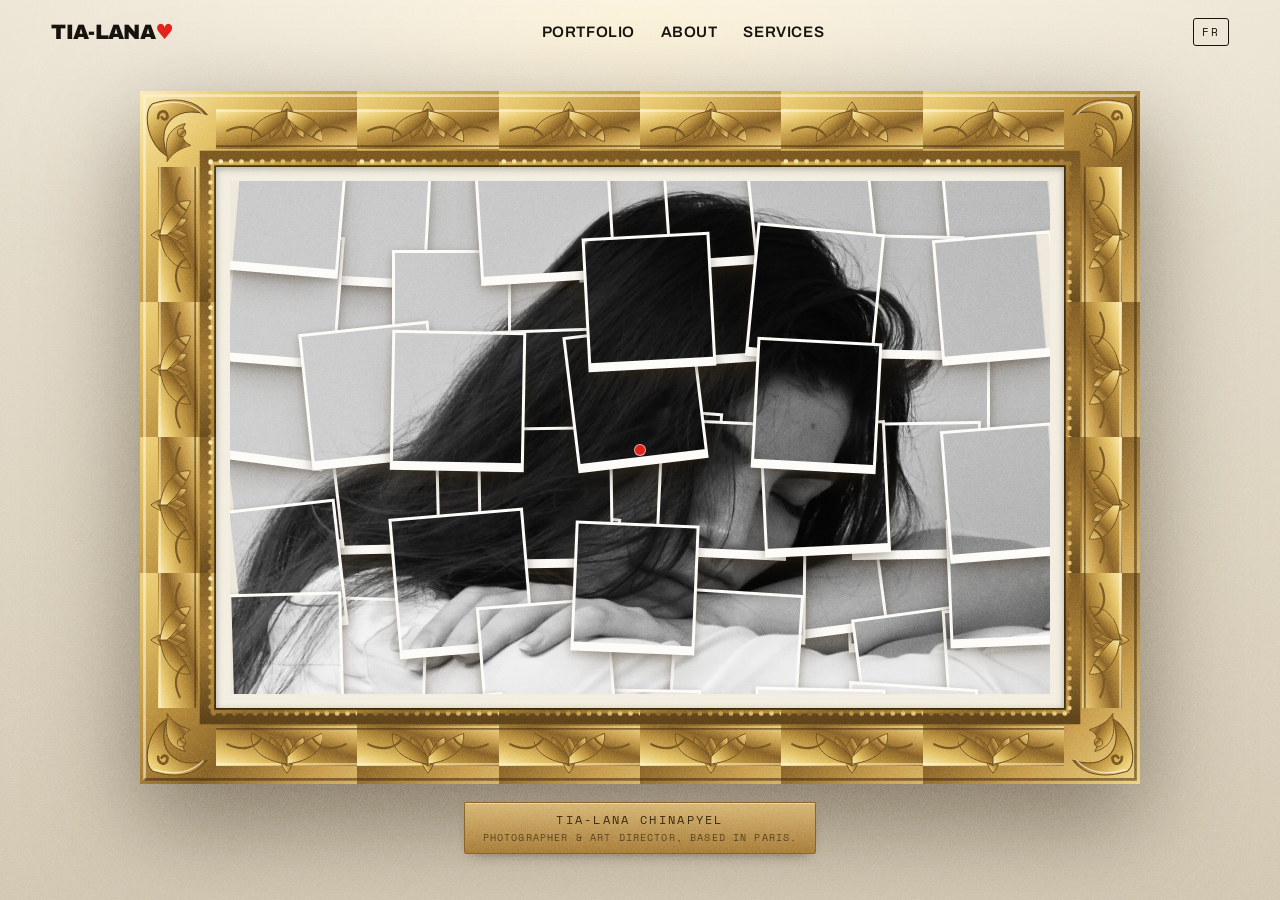
==== commit 8ce84b82: "Home: cadre un peu plus large et moins haut (toile 8/5)" ====
--- a/index.html
+++ b/index.html
@@ -18,7 +18,7 @@
   <link rel="stylesheet" href="css/reset.css?v=12" />
   <link rel="stylesheet" href="css/tokens.css?v=14" />
   <link rel="stylesheet" href="css/typography.css?v=12" />
-  <link rel="stylesheet" href="css/styles.css?v=43" />
+  <link rel="stylesheet" href="css/styles.css?v=44" />
 </head>
 <body class="page-home">
   <a class="skip-link" href="#main" data-i18n="skip">Skip to content</a>
--- a/css/styles.css
+++ b/css/styles.css
@@ -1396,7 +1396,7 @@
   position: relative; z-index: 2;
   margin: 0;
   /* large (paysage) ; la hauteur (cadre + cartel) doit tenir dans l'écran */
-  width: min(90vw, 940px, calc((100svh - 15rem) * 1.32));
+  width: min(92vw, 1000px, calc((100svh - 14rem) * 1.62));
   /* cadre baroque doré dessiné en SVG (assets/frame.svg) */
   border-style: solid;
   border-width: clamp(30px, 6vw, 84px);
@@ -1417,7 +1417,7 @@
 .painting__canvas {
   position: relative;
   display: block;
-  aspect-ratio: 4 / 3;
+  aspect-ratio: 8 / 5;
   overflow: hidden;
   background: #e9e2d2;
 }
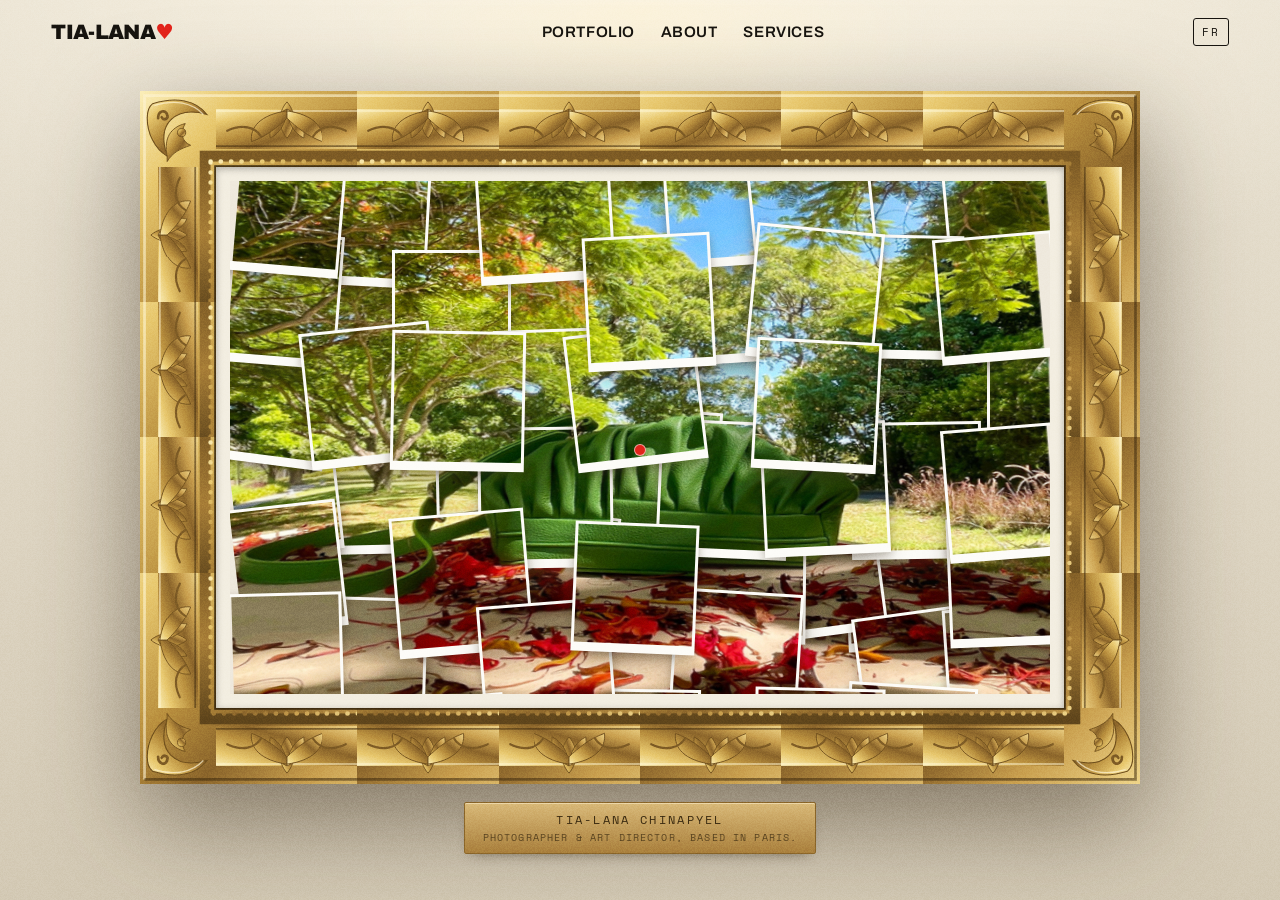
==== commit 6efb125d: "Home: cadre bascule sur assets/cadre.png si present (repli SVG); Portfolio: barre acier chrome reali" ====
--- a/index.html
+++ b/index.html
@@ -18,7 +18,7 @@
   <link rel="stylesheet" href="css/reset.css?v=12" />
   <link rel="stylesheet" href="css/tokens.css?v=14" />
   <link rel="stylesheet" href="css/typography.css?v=12" />
-  <link rel="stylesheet" href="css/styles.css?v=44" />
+  <link rel="stylesheet" href="css/styles.css?v=45" />
 </head>
 <body class="page-home">
   <a class="skip-link" href="#main" data-i18n="skip">Skip to content</a>
@@ -58,10 +58,21 @@
     </section>
   </main>
 
-  <script type="module" src="js/i18n.js?v=10"></script>
+  <script type="module" src="js/i18n.js?v=11"></script>
   <script type="module" src="js/main.js?v=11"></script>
   <script type="module" src="js/cursor.js?v=11"></script>
   <script type="module" src="js/transitions.js?v=11"></script>
   <script type="module" src="js/home-collage.js?v=15"></script>
+  <!-- utilise assets/cadre.png comme cadre s'il est présent, sinon garde le cadre SVG -->
+  <script>
+    (function () {
+      var img = new Image();
+      img.onload = function () {
+        var p = document.querySelector(".painting");
+        if (p) p.classList.add("has-cadre");
+      };
+      img.src = "assets/cadre.png";
+    })();
+  </script>
 </body>
 </html>
--- a/css/styles.css
+++ b/css/styles.css
@@ -898,73 +898,61 @@
 .page-about .cta:hover { background: var(--accent); border-color: var(--accent); color: #fff; }
 
 /* ============================================================
-   BOOKING — carte postale rêve
-   ============================================================ */
-/* grain unifie (voir .grain global) */
-.postcard-head { text-align: center; margin-bottom: 3rem; }
-.postcard-from {
-  font-family: var(--font-mono);
-  text-transform: uppercase; letter-spacing: 0.18em;
-  font-size: 0.7rem; color: rgba(var(--ink-rgb), 0.6);
-}
-.postcard-hello {
-  font-family: var(--font-display);
-  font-weight: 900;
-  text-transform: uppercase;
-  letter-spacing: -0.02em;
-  font-size: clamp(2.4rem, 8vw, 5rem);
-  color: var(--ink);
-  line-height: 0.95;
-  margin: 0.3rem 0 1rem;
-}
-.postcard-head .lead { max-width: 46ch; margin-inline: auto; }
-.postcards { display: grid; grid-template-columns: repeat(3, 1fr); gap: clamp(1rem, 3vw, 2.2rem); }
-@media (max-width: 800px) { .postcards { grid-template-columns: 1fr; max-width: 26rem; margin-inline: auto; } }
-.postcard {
-  position: relative;
-  background: #fbf8f0;
-  border: 1px solid rgba(0,0,0,0.25);
-  box-shadow: 0 18px 40px -22px rgba(0,0,0,0.5);
-  padding: 2.4rem 1.4rem 1.4rem;
-  display: flex; flex-direction: column; gap: 0.7rem;
-  /* ligne médiane façon dos de carte postale */
-  background-image: linear-gradient(rgba(0,0,0,0.15), rgba(0,0,0,0.15));
-  background-size: 1px 62%;
-  background-position: 62% 18%;
-  background-repeat: no-repeat;
-}
-.postcard__stamp {
-  position: absolute; top: 0.9rem; right: 0.9rem;
-  width: 64px; min-height: 76px;
-  display: flex; flex-direction: column; align-items: center; justify-content: center;
-  gap: 2px;
-  background: #fff;
-  border: 2px dashed rgba(0,0,0,0.45);
-  font-family: var(--font-display); font-weight: 900;
-  font-size: 1.1rem; color: var(--accent);
-  transform: rotate(4deg);
-  text-align: center;
-}
-.postcard__stamp small { font-family: var(--font-mono); font-weight: 400; font-size: 0.5rem; color: var(--ink); letter-spacing: 0.05em; }
-.postcard__post {
-  position: absolute; top: 1.4rem; right: 5.4rem;
-  font-family: var(--font-mono); font-size: 0.55rem; letter-spacing: 0.1em;
-  color: rgba(0,0,0,0.5);
-  border: 1.5px solid rgba(0,0,0,0.4); border-radius: 50%;
-  width: 54px; height: 54px; display: flex; align-items: center; justify-content: center;
-  text-align: center; transform: rotate(-12deg);
-}
-.postcard__pop {
-  position: absolute; top: -10px; left: 12px;
+   SERVICES — pellicule 35mm (3 formules = 3 vues de film)
+   ============================================================ */
+.filmstrip {
+  position: relative;
+  margin-top: 2.5rem;
+  background: #17171c;
+  border-radius: 4px;
+  padding: 34px 0;                       /* place pour les perforations */
+  display: grid;
+  grid-template-columns: repeat(3, 1fr);
+  box-shadow: 0 30px 60px -30px rgba(0,0,0,0.6), 0 6px 14px rgba(0,0,0,0.3);
+  overflow: hidden;
+}
+/* perforations haut / bas */
+.filmstrip__perf {
+  position: absolute; left: 0; right: 0; height: 30px; z-index: 3;
+  background-image: linear-gradient(90deg,
+    transparent 0 12px, #d9d7cf 12px 30px, transparent 30px 42px);
+  background-size: 42px 13px;
+  background-repeat: repeat-x;
+  background-position: center;
+}
+.filmstrip__perf--top { top: 0; }
+.filmstrip__perf--bottom { bottom: 0; }
+
+.filmframe {
+  position: relative;
+  padding: clamp(1.3rem, 2.4vw, 2.1rem) clamp(1.1rem, 2vw, 1.7rem);
+  color: #ece9e1;
+  display: flex; flex-direction: column; gap: 0.45rem;
+}
+.filmframe:not(:first-of-type) {
+  border-left: 2px solid #000;
+  box-shadow: inset 1px 0 0 rgba(255,255,255,0.06);
+}
+.filmframe--pop { background: rgba(226,35,26,0.08); }
+.filmframe__tag {
+  position: absolute; top: 0.7rem; right: 0.7rem;
   background: var(--accent); color: #fff;
-  font-family: var(--font-mono); font-size: 0.6rem; letter-spacing: 0.12em;
-  padding: 0.25rem 0.6rem; transform: rotate(-4deg);
-}
-.postcard__dest { font-family: var(--font-display); font-weight: 800; text-transform: uppercase; letter-spacing: -0.01em; font-size: 1.7rem; color: var(--ink); }
-.page-services .postcard ul { display: flex; flex-direction: column; gap: 0.3rem; font-size: 0.92rem; }
-.page-services .postcard li::before { content: "— "; color: var(--accent); }
-.page-services .postcard .cta { margin-top: 0.4rem; background: var(--accent); border-color: var(--accent); color: #fff; align-self: flex-start; }
-.page-services .postcard .cta:hover { background: transparent; color: var(--accent); }
+  font-family: var(--font-mono); font-size: 0.52rem; letter-spacing: 0.1em;
+  padding: 0.22rem 0.5rem;
+}
+.filmframe__no { font-family: var(--font-mono); font-size: 0.58rem; letter-spacing: 0.22em; color: rgba(236,233,225,0.45); }
+.filmframe__price { font-family: var(--font-display); font-weight: 900; font-size: clamp(2rem, 4vw, 3rem); color: var(--accent); line-height: 1; }
+.filmframe__dur { font-family: var(--font-mono); text-transform: uppercase; letter-spacing: 0.16em; font-size: 0.58rem; color: rgba(236,233,225,0.6); }
+.filmframe__name { font-family: var(--font-display); font-weight: 900; text-transform: uppercase; letter-spacing: -0.01em; font-size: clamp(1.1rem, 1.8vw, 1.5rem); margin: 0.4rem 0 0.2rem; }
+.filmframe ul { list-style: none; display: flex; flex-direction: column; gap: 0.35rem; font-size: 0.85rem; color: rgba(236,233,225,0.85); }
+.filmframe ul li::before { content: "— "; color: var(--accent); }
+.filmframe .cta { margin-top: 0.9rem; align-self: flex-start; background: var(--accent); border-color: var(--accent); color: #fff; }
+.filmframe .cta:hover { background: transparent; color: #ece9e1; border-color: #ece9e1; }
+
+@media (max-width: 720px) {
+  .filmstrip { grid-template-columns: 1fr; }
+  .filmframe:not(:first-of-type) { border-left: none; border-top: 2px solid #000; box-shadow: inset 0 1px 0 rgba(255,255,255,0.06); }
+}
 
 /* ============================================================
    PORTFOLIO — barre métal perforée + cadres suspendus par pinces
@@ -978,22 +966,36 @@
 }
 .rack { position: relative; width: 100%; max-width: 1180px; }
 
-/* la barre : métal brossé + trous réguliers */
+/* la barre : tube d'acier chromé (reflet spéculaire + brossé + trous fraisés) */
 .rack__bar {
   position: relative;
-  height: 26px;
-  border-radius: 4px;
+  height: 30px;
+  border-radius: 15px;                 /* extrémités arrondies façon tube */
   background:
-    /* trous */
-    radial-gradient(circle at 22px 50%, #2b2e33 0 3.5px, rgba(0,0,0,0.35) 3.5px 5px, transparent 5px) 0 0/44px 100%,
-    /* reflet brossé */
-    linear-gradient(180deg, #fbfbfc 0%, #d5d8dd 26%, #9aa0a8 52%, #cfd3d9 74%, #71767e 100%);
-  box-shadow: 0 10px 22px -10px rgba(40,30,15,0.55), inset 0 1px 0 rgba(255,255,255,0.9);
-}
+    /* trous fraisés : creux sombre + lèvre claire + ombre */
+    radial-gradient(circle at 50% 47%,
+      #1c1f24 0 2.6px,
+      #33373d 2.6px 4px,
+      rgba(255,255,255,0.6) 4px 5px,
+      rgba(0,0,0,0.28) 5px 6.2px,
+      transparent 6.4px) 0 0 / 46px 100%,
+    /* fines striures brossées (le long de la barre) */
+    repeating-linear-gradient(90deg,
+      rgba(255,255,255,0.05) 0 1px, rgba(0,0,0,0.045) 1px 2px, transparent 2px 4px),
+    /* corps chromé cylindrique (lumière du haut) */
+    linear-gradient(180deg,
+      #6f747a 0%, #c9ced5 9%, #ffffff 19%, #e2e6eb 32%,
+      #b4b9c0 50%, #888d94 68%, #656a70 85%, #474b51 100%);
+  box-shadow:
+    0 16px 28px -12px rgba(30,22,10,0.6),
+    0 3px 6px rgba(30,22,10,0.3),
+    inset 0 1px 0 rgba(255,255,255,0.95),
+    inset 0 -2px 3px rgba(0,0,0,0.45);
+}
+/* léger assombrissement des extrémités (volume du tube) */
 .rack__bar::after {
-  content: ""; position: absolute; inset: 0; border-radius: 4px;
-  background: linear-gradient(90deg, rgba(0,0,0,0.16), transparent 12%, transparent 88%, rgba(0,0,0,0.16));
-  pointer-events: none;
+  content: ""; position: absolute; inset: 0; border-radius: 15px; pointer-events: none;
+  background: linear-gradient(90deg, rgba(0,0,0,0.22), transparent 6%, transparent 94%, rgba(0,0,0,0.22));
 }
 
 /* les cadres accrochés */
@@ -1229,140 +1231,118 @@
 }
 
 /* ============================================================
-   ABOUT — magazine ouvert (double page, reliure centrale)
-   ============================================================ */
-.mag-main {
+   ABOUT — magazine que l'on feuillette (livre 3D, pages qui tournent)
+   ============================================================ */
+.book-main {
   min-height: 100svh;
-  display: flex;
-  align-items: center;
-  justify-content: center;
-  padding: clamp(5.5rem, 11vh, 7.5rem) var(--gutter) clamp(2rem, 6vh, 4rem);
-  perspective: 2200px;
-}
-.zine {
-  position: relative;
-  display: grid;
-  grid-template-columns: 1fr 1fr;
-  width: min(96vw, 1120px);
-  aspect-ratio: 16 / 11.4;
-  background: #f4efe3;                 /* même famille beige que le reste du site */
-  box-shadow:
-    0 40px 80px -30px rgba(50,38,20,0.4),
-    0 10px 24px -12px rgba(50,38,20,0.28);
-  border-radius: 3px;
-}
-/* légère ouverture en pupitre */
-.zine::after {
-  content: ""; position: absolute; inset: 0; pointer-events: none;
-  background: linear-gradient(180deg, rgba(255,255,255,0.35), transparent 12%, transparent 88%, rgba(0,0,0,0.05));
-  border-radius: 3px;
-}
-.zine__page {
-  position: relative;
-  padding: clamp(1.4rem, 3vw, 3rem);
-  display: flex;
-  flex-direction: column;
+  display: flex; align-items: center; justify-content: center;
+  padding: clamp(5rem, 10vh, 7rem) var(--gutter) clamp(2rem, 6vh, 4rem);
+  perspective: 2600px;
+}
+.book {
+  position: relative;
+  width: min(94vw, 940px);
+  aspect-ratio: 3 / 2;                  /* double page ouverte */
+  transform-style: preserve-3d;
+  cursor: pointer;
+}
+/* pages fixes (base) sous les feuilles */
+.page-base { position: absolute; top: 0; bottom: 0; width: 50%; }
+.page-base--left { left: 0; }
+.page-base--right { right: 0; }
+
+/* apparence commune d'une page */
+.page, .leaf__face {
+  background: #f4efe3;
+  box-shadow: 0 30px 60px -30px rgba(50,38,20,0.5);
+}
+.page__inner {
+  position: absolute; inset: 0;
+  padding: clamp(1.3rem, 2.6vw, 2.6rem);
+  display: flex; flex-direction: column;
   overflow: hidden;
 }
-/* ombre de gouttière près de la reliure */
-.zine__page--left  { border-radius: 3px 0 0 3px; }
-.zine__page--left::after {
-  content: ""; position: absolute; top: 0; bottom: 0; right: 0; width: 12%;
-  background: linear-gradient(90deg, transparent, rgba(70,55,30,0.16));
-  pointer-events: none;
-}
-.zine__page--right { border-radius: 0 3px 3px 0; }
-.zine__page--right::after {
-  content: ""; position: absolute; top: 0; bottom: 0; left: 0; width: 12%;
-  background: linear-gradient(270deg, transparent, rgba(70,55,30,0.16));
-  pointer-events: none;
-}
-/* reliure centrale */
-.zine__spine {
-  position: absolute; top: 0; bottom: 0; left: 50%; width: 3px;
-  transform: translateX(-50%);
-  background: linear-gradient(90deg, rgba(0,0,0,0.28), rgba(255,255,255,0.5), rgba(0,0,0,0.28));
-  z-index: 3;
-}
-
-/* PAGE GAUCHE : photo pleine */
-.zine__folio {
-  font-family: var(--font-mono);
-  text-transform: uppercase; letter-spacing: 0.2em;
-  font-size: 0.6rem; color: rgba(var(--ink-rgb), 0.55);
-}
-.zine__cover {
-  flex: 1; min-height: 0; margin: 0.9rem 0;
-  overflow: hidden; background: #efe9dd;
-}
-.zine__cover img { width: 100%; height: 100%; object-fit: cover; display: block; filter: grayscale(1) contrast(1.06); }
-.zine__caption {
-  font-family: var(--font-mono);
-  text-transform: uppercase; letter-spacing: 0.14em;
-  font-size: 0.58rem; color: rgba(var(--ink-rgb), 0.55);
-}
-
-/* PAGE DROITE : texte éditorial */
-.zine__page--right { justify-content: flex-start; }
-.zine__kicker {
-  font-family: var(--font-mono);
-  text-transform: uppercase; letter-spacing: 0.2em;
-  font-size: 0.6rem; color: var(--accent);
-}
-.zine__headline {
-  font-family: var(--font-display);
-  font-weight: 900; text-transform: uppercase;
-  letter-spacing: -0.03em; line-height: 0.92;
-  font-size: clamp(1.7rem, 4vw, 3rem);
-  margin: 0.35rem 0 0.3rem;
-}
-.zine__byline {
-  font-family: var(--font-mono);
-  text-transform: uppercase; letter-spacing: 0.16em;
-  font-size: 0.6rem; color: rgba(var(--ink-rgb), 0.5);
-  border-bottom: 1px solid rgba(var(--ink-rgb), 0.18);
-  padding-bottom: 0.8rem; margin-bottom: 0.9rem;
-}
-.zine__columns { columns: 2; column-gap: 1.6rem; }
-.zine__columns p { font-size: clamp(0.8rem, 1vw, 0.9rem); line-height: 1.5; margin: 0 0 0.55rem; break-inside: avoid; }
-.zine__drop {
-  float: left; font-family: var(--font-display); font-weight: 900;
-  font-size: 2.8em; line-height: 0.72; padding: 0.04em 0.1em 0 0; color: var(--accent);
-}
-.zine__pull {
-  font-family: var(--font-display); font-weight: 900;
-  text-transform: uppercase; font-style: normal;
-  font-size: clamp(1.05rem, 1.8vw, 1.5rem); line-height: 1.05;
-  letter-spacing: -0.01em;
-  border-top: 2px solid var(--ink); border-bottom: 2px solid var(--ink);
-  padding: 0.7rem 0; margin: 0.9rem 0;
-}
-.zine__facts { display: grid; grid-template-columns: 1fr 1fr; gap: 0.5rem 1.2rem; margin-bottom: 1rem; }
-.zine__facts div { display: flex; flex-direction: column; }
-.zine__facts dt {
-  font-family: var(--font-mono); text-transform: uppercase; letter-spacing: 0.14em;
-  font-size: 0.52rem; color: rgba(var(--ink-rgb), 0.5);
-}
-.zine__facts dd { margin: 0; font-size: 0.86rem; }
-.zine__facts a { color: var(--ink); text-decoration: none; border-bottom: 1px solid var(--accent); }
-.zine__facts a:hover { color: var(--accent); }
-.zine__cta { align-self: flex-start; margin-top: auto; }
-.zine__pageno {
-  position: absolute; right: clamp(1.4rem, 3vw, 3rem); bottom: clamp(1rem, 2vw, 1.8rem);
-  font-family: var(--font-mono); font-size: 0.7rem; color: rgba(var(--ink-rgb), 0.5);
-}
-
-/* mobile : les deux pages s'empilent */
-@media (max-width: 820px) {
-  .mag-main { perspective: none; padding-top: 5rem; }
-  .zine { grid-template-columns: 1fr; aspect-ratio: auto; width: min(94vw, 480px); }
-  .zine__spine { display: none; }
-  .zine__page--left::after, .zine__page--right::after { display: none; }
-  .zine__page--left { border-radius: 3px 3px 0 0; }
-  .zine__page--right { border-radius: 0 0 3px 3px; }
-  .zine__cover { aspect-ratio: 4 / 3; flex: none; }
-  .zine__columns { columns: 1; }
-  .zine__cta { margin-top: 1rem; }
+
+/* feuilles qui tournent */
+.leaf {
+  position: absolute; top: 0; right: 0;
+  width: 50%; height: 100%;
+  transform-origin: left center;
+  transform-style: preserve-3d;
+  transition: transform 0.95s cubic-bezier(0.3, 0.1, 0.2, 1);
+}
+.leaf.is-flipped { transform: rotateY(-180deg); }
+.leaf__face { position: absolute; inset: 0; backface-visibility: hidden; overflow: hidden; }
+.leaf__face--back { transform: rotateY(180deg); }
+
+/* ombre de gouttière côté reliure */
+.leaf__face--front::before, .page-base--right::before {
+  content: ""; position: absolute; top: 0; bottom: 0; left: 0; width: 15%; z-index: 5;
+  background: linear-gradient(90deg, rgba(70,55,30,0.18), transparent); pointer-events: none;
+}
+.leaf__face--back::before, .page-base--left::before {
+  content: ""; position: absolute; top: 0; bottom: 0; right: 0; width: 15%; z-index: 5;
+  background: linear-gradient(270deg, rgba(70,55,30,0.18), transparent); pointer-events: none;
+}
+.book__spine {
+  position: absolute; top: -1%; bottom: -1%; left: 50%; width: 3px; transform: translateX(-50%);
+  background: linear-gradient(90deg, rgba(0,0,0,0.25), rgba(255,255,255,0.45), rgba(0,0,0,0.25));
+  z-index: 45; pointer-events: none;
+}
+
+/* ---- contenu (mêmes polices que tout le site) ---- */
+.page__kicker { font-family: var(--font-mono); text-transform: uppercase; letter-spacing: 0.2em; font-size: 0.6rem; color: var(--accent); }
+.page__title { font-family: var(--font-display); font-weight: 900; text-transform: uppercase; letter-spacing: -0.02em; font-size: clamp(1.4rem, 2.6vw, 2.1rem); line-height: 0.95; margin: 0.3rem 0 0.9rem; }
+.page__body p { font-size: clamp(0.82rem, 1vw, 0.95rem); line-height: 1.55; margin: 0 0 0.7rem; }
+.page__quote { font-family: var(--font-display); font-weight: 900; text-transform: uppercase; font-style: normal; font-size: clamp(1rem, 1.7vw, 1.35rem); line-height: 1.05; border-top: 2px solid var(--ink); border-bottom: 2px solid var(--ink); padding: 0.6rem 0; margin: 0.8rem 0; }
+.page__pageno { position: absolute; bottom: clamp(0.9rem, 2vw, 1.6rem); font-family: var(--font-mono); font-size: 0.62rem; color: rgba(var(--ink-rgb), 0.5); }
+.leaf__face--front .page__pageno { right: clamp(1.3rem, 2.6vw, 2.6rem); }
+.leaf__face--back .page__pageno { left: clamp(1.3rem, 2.6vw, 2.6rem); }
+
+/* couverture + pages de garde */
+.page--cover .page__inner, .page--titlepage, .page--end { justify-content: space-between; }
+.page__cover-img { flex: 1; min-height: 0; margin: 0.8rem 0; overflow: hidden; background: #e9e2d2; }
+.page__cover-img img { width: 100%; height: 100%; object-fit: cover; filter: grayscale(1) contrast(1.05); }
+.page__cover-title { font-family: var(--font-display); font-weight: 900; text-transform: uppercase; letter-spacing: -0.03em; line-height: 0.9; font-size: clamp(1.6rem, 3vw, 2.5rem); }
+.page__cover-sub { font-family: var(--font-mono); text-transform: uppercase; letter-spacing: 0.14em; font-size: 0.58rem; color: rgba(var(--ink-rgb), 0.55); margin-top: 0.3rem; }
+.page__turn { font-family: var(--font-mono); text-transform: uppercase; letter-spacing: 0.18em; font-size: 0.55rem; color: var(--accent); margin-top: 0.8rem; }
+.page__folio { font-family: var(--font-mono); text-transform: uppercase; letter-spacing: 0.2em; font-size: 0.58rem; color: rgba(var(--ink-rgb), 0.5); }
+.page__stamp { font-family: var(--font-display); font-weight: 900; text-transform: uppercase; line-height: 0.92; font-size: clamp(1.8rem, 3.6vw, 2.8rem); letter-spacing: -0.02em; }
+.page__foot { font-family: var(--font-mono); text-transform: uppercase; letter-spacing: 0.16em; font-size: 0.55rem; color: rgba(var(--ink-rgb), 0.5); }
+.page__end-note { font-family: var(--font-mono); text-transform: uppercase; letter-spacing: 0.1em; font-size: 0.62rem; line-height: 1.9; color: rgba(var(--ink-rgb), 0.7); }
+
+/* listes / timeline / skills */
+.page__timeline { list-style: none; display: flex; flex-direction: column; gap: 0.55rem; }
+.page__timeline li { display: flex; gap: 0.8rem; font-size: 0.86rem; line-height: 1.3; }
+.page__year { font-family: var(--font-mono); color: var(--accent); font-size: 0.72rem; min-width: 3.2ch; }
+.page__list { list-style: none; display: flex; flex-direction: column; gap: 0.5rem; font-size: 0.9rem; }
+.page__list li::before { content: "— "; color: var(--accent); }
+.page__skills { display: flex; flex-direction: column; gap: 0.6rem; }
+.page__skills div { display: flex; flex-direction: column; }
+.page__skills dt { font-family: var(--font-mono); text-transform: uppercase; letter-spacing: 0.14em; font-size: 0.55rem; color: rgba(var(--ink-rgb), 0.5); }
+.page__skills dd { margin: 0; font-size: 0.9rem; }
+.page__skills a { color: var(--ink); text-decoration: none; border-bottom: 1px solid var(--accent); }
+.book .cta { margin-top: 1rem; align-self: flex-start; }
+
+/* flèches feuilleter */
+.book__nav { position: fixed; top: 50%; transform: translateY(-50%); z-index: 60; width: clamp(44px, 4vw, 56px); height: clamp(44px, 4vw, 56px); display: grid; place-items: center; background: var(--paper); color: var(--ink); border: 1.5px solid rgba(var(--ink-rgb), 0.28); border-radius: 50%; cursor: pointer; box-shadow: 0 8px 18px -8px rgba(40,25,8,0.4); transition: background 200ms var(--ease), color 200ms var(--ease); }
+.book__nav svg { width: 46%; height: 46%; }
+.book__nav:hover { background: var(--ink); color: var(--paper); }
+.book__nav--prev { left: clamp(0.6rem, 4vw, 3rem); }
+.book__nav--next { right: clamp(0.6rem, 4vw, 3rem); }
+.book__nav:disabled { opacity: 0.25; pointer-events: none; }
+.book__hint { position: fixed; left: 0; right: 0; bottom: clamp(1rem, 3vh, 2rem); text-align: center; font-family: var(--font-mono); text-transform: uppercase; letter-spacing: 0.22em; font-size: 0.55rem; color: rgba(var(--ink-rgb), 0.4); pointer-events: none; }
+
+/* mobile : plus de flip 3D → les pages s'empilent (défilement vertical) */
+@media (max-width: 760px) {
+  .book-main { perspective: none; display: block; padding: 5rem var(--gutter) 3rem; }
+  .book { width: min(92vw, 440px); aspect-ratio: auto; margin: 0 auto; transform-style: flat; cursor: auto; }
+  .page-base { display: none; }
+  .leaf { position: relative; width: 100%; height: auto; transform: none !important; transition: none; margin: 0; }
+  .leaf__face { position: relative; inset: auto; aspect-ratio: 3 / 4; backface-visibility: visible; margin-bottom: 1rem; }
+  .leaf__face--back { transform: none; }
+  .leaf__face--front::before, .leaf__face--back::before { display: none; }
+  .book__spine, .book__nav, .book__hint { display: none; }
 }
 
 /* ============================================================
@@ -1405,6 +1385,11 @@
   filter: drop-shadow(0 34px 50px rgba(40,25,8,0.5));
   background: #f3eee1;
 }
+/* si assets/cadre.png existe (activé par JS), on l'utilise à la place du SVG */
+.painting.has-cadre {
+  border-width: var(--cadre-border, clamp(40px, 9vw, 130px));
+  border-image: url("../assets/cadre.png") var(--cadre-slice, 33%) round;
+}
 /* passe-partout crème entre le cadre et la mosaïque */
 .painting__mat {
   display: block;
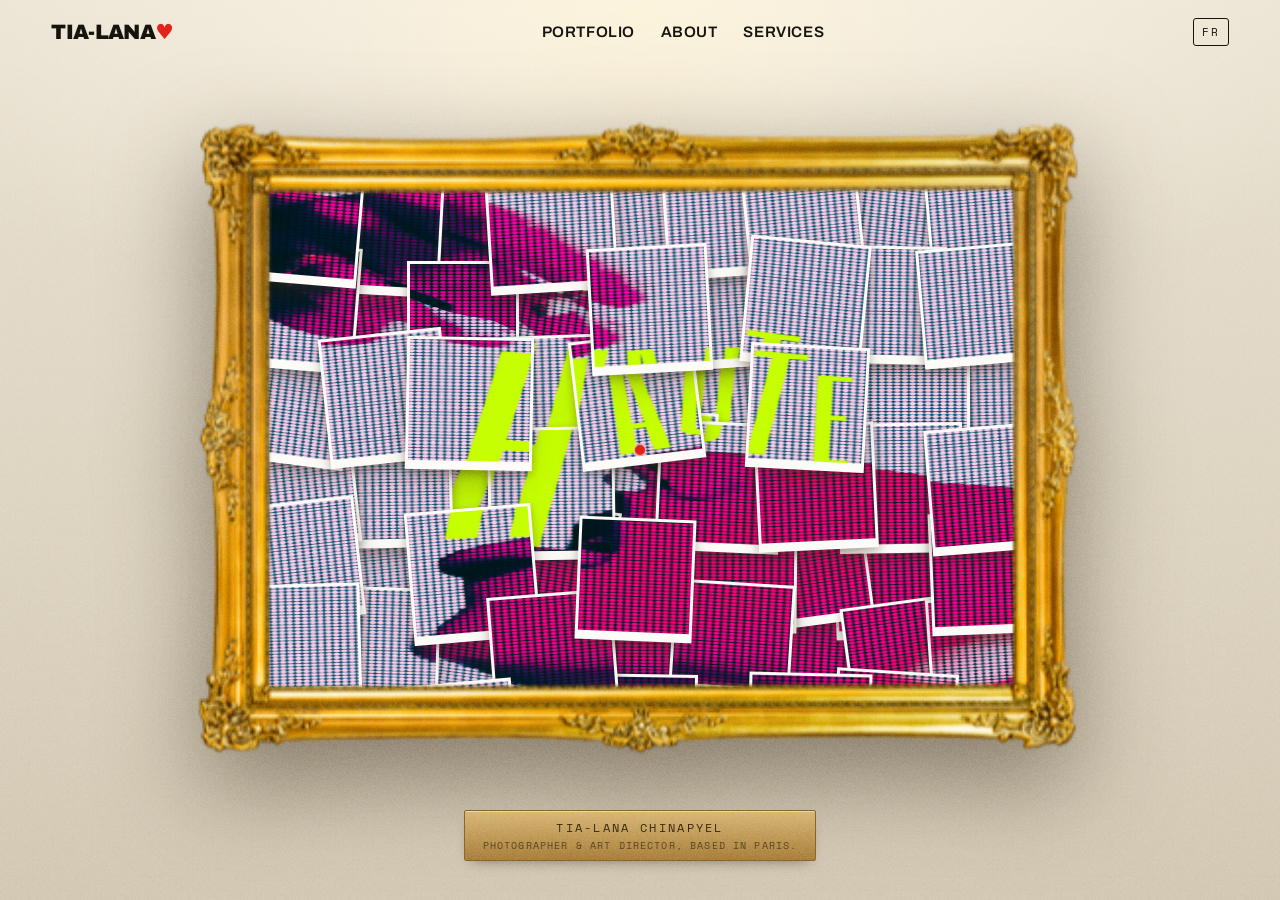
==== commit d08e7493: "Home: vrai cadre dore (img/home/cadre.png) en superposition, mosaique dans l'ouverture, plein cadre;" ====
--- a/index.html
+++ b/index.html
@@ -18,7 +18,7 @@
   <link rel="stylesheet" href="css/reset.css?v=12" />
   <link rel="stylesheet" href="css/tokens.css?v=14" />
   <link rel="stylesheet" href="css/typography.css?v=12" />
-  <link rel="stylesheet" href="css/styles.css?v=45" />
+  <link rel="stylesheet" href="css/styles.css?v=47" />
 </head>
 <body class="page-home">
   <a class="skip-link" href="#main" data-i18n="skip">Skip to content</a>
@@ -45,10 +45,10 @@
       <span class="museum__light" aria-hidden="true"></span>
 
       <figure class="painting">
-        <span class="painting__mat">
-          <!-- mosaïque de polaroïds DANS le cadre (js/home-collage.js) -->
-          <span class="painting__canvas" data-collage aria-label="Selected work — changing"></span>
-        </span>
+        <!-- mosaïque de polaroïds dans l'ouverture du cadre (js/home-collage.js) -->
+        <span class="painting__canvas" data-collage aria-label="Selected work — changing"></span>
+        <!-- vrai cadre doré (image détourée) posé par-dessus -->
+        <img class="painting__frame" src="img/home/cadre.png" alt="" aria-hidden="true" />
       </figure>
 
       <figcaption class="plaque">
@@ -62,17 +62,6 @@
   <script type="module" src="js/main.js?v=11"></script>
   <script type="module" src="js/cursor.js?v=11"></script>
   <script type="module" src="js/transitions.js?v=11"></script>
-  <script type="module" src="js/home-collage.js?v=15"></script>
-  <!-- utilise assets/cadre.png comme cadre s'il est présent, sinon garde le cadre SVG -->
-  <script>
-    (function () {
-      var img = new Image();
-      img.onload = function () {
-        var p = document.querySelector(".painting");
-        if (p) p.classList.add("has-cadre");
-      };
-      img.src = "assets/cadre.png";
-    })();
-  </script>
+  <script type="module" src="js/home-collage.js?v=16"></script>
 </body>
 </html>
--- a/css/styles.css
+++ b/css/styles.css
@@ -1324,6 +1324,49 @@
 .page__skills a { color: var(--ink); text-decoration: none; border-bottom: 1px solid var(--accent); }
 .book .cta { margin-top: 1rem; align-self: flex-start; }
 
+/* ---- tabloïd : masthead, couverture magazine, colonnes ---- */
+.mag-head {
+  display: flex; justify-content: space-between; align-items: center;
+  font-family: var(--font-mono); text-transform: uppercase; letter-spacing: 0.16em;
+  font-size: 0.5rem; color: rgba(var(--ink-rgb), 0.55);
+  border-top: 2px solid var(--ink); border-bottom: 1px solid var(--ink);
+  padding: 0.3rem 0; margin-bottom: 0.9rem;
+}
+.mag-headline {
+  font-family: var(--font-display); font-weight: 900; text-transform: uppercase;
+  letter-spacing: -0.03em; line-height: 0.86;
+  font-size: clamp(1.5rem, 3vw, 2.4rem); margin: 0.2rem 0 0.5rem;
+}
+.mag-headline--xl { font-size: clamp(2.2rem, 5vw, 3.6rem); }
+.mag-byline {
+  font-family: var(--font-mono); text-transform: uppercase; letter-spacing: 0.12em;
+  font-size: 0.52rem; color: rgba(var(--ink-rgb), 0.5);
+  border-bottom: 1px solid rgba(var(--ink-rgb), 0.2); padding-bottom: 0.55rem; margin-bottom: 0.7rem;
+}
+.mag-columns { columns: 2; column-gap: 1.3rem; }
+.mag-columns p { font-size: clamp(0.76rem, 0.95vw, 0.88rem); line-height: 1.5; margin: 0 0 0.5rem; break-inside: avoid; }
+.mag-drop { float: left; font-family: var(--font-display); font-weight: 900; font-size: 3em; line-height: 0.64; padding: 0.05em 0.09em 0 0; color: var(--accent); }
+.mag-figure { margin: 0 0 0.7rem; }
+.mag-figure img { width: 100%; aspect-ratio: 16 / 9; object-fit: cover; filter: grayscale(1) contrast(1.05); display: block; }
+.mag-figure figcaption { font-family: var(--font-mono); text-transform: uppercase; letter-spacing: 0.1em; font-size: 0.5rem; color: rgba(var(--ink-rgb), 0.55); margin-top: 0.3rem; }
+.mag-sheet { display: grid; grid-template-columns: 1fr 1fr; gap: 0.55rem; }
+.mag-sheet figure { margin: 0; }
+.mag-sheet img { width: 100%; aspect-ratio: 4 / 3; object-fit: cover; filter: grayscale(1) contrast(1.05); display: block; }
+.mag-sheet figcaption { font-family: var(--font-mono); text-transform: uppercase; letter-spacing: 0.08em; font-size: 0.46rem; color: rgba(var(--ink-rgb), 0.55); margin-top: 0.2rem; }
+.page--contact { justify-content: space-between; }
+
+/* couverture magazine plein cadre */
+.mag-cover { background: #111; }
+.mag-cover__bg { position: absolute; inset: 0; width: 100%; height: 100%; object-fit: cover; filter: grayscale(1) contrast(1.08) brightness(0.92); }
+.mag-cover__grid { position: absolute; inset: 0; padding: clamp(1.1rem, 2.4vw, 2.2rem); display: flex; flex-direction: column; justify-content: space-between; color: #fff; z-index: 2; }
+.mag-cover__grid::before { content: ""; position: absolute; inset: 0; z-index: -1; background: linear-gradient(180deg, rgba(0,0,0,0.55), transparent 28%, transparent 52%, rgba(0,0,0,0.6)); }
+.mag-cover__issue { font-family: var(--font-mono); text-transform: uppercase; letter-spacing: 0.18em; font-size: 0.5rem; opacity: 0.85; }
+.mag-cover__logo { font-family: var(--font-display); font-weight: 900; text-transform: uppercase; letter-spacing: -0.04em; line-height: 0.8; font-size: clamp(2.6rem, 6vw, 4.4rem); margin-top: 0.2rem; }
+.mag-cover__lines { list-style: none; display: flex; flex-direction: column; gap: 0.3rem; align-self: flex-end; text-align: right; max-width: 62%; }
+.mag-cover__lines li { font-family: var(--font-display); font-weight: 700; text-transform: uppercase; font-size: clamp(0.6rem, 1vw, 0.82rem); line-height: 1.05; }
+.mag-cover__lines b { color: var(--accent); font-weight: 900; }
+.mag-cover__foot { font-family: var(--font-mono); text-transform: uppercase; letter-spacing: 0.14em; font-size: 0.5rem; color: var(--accent); }
+
 /* flèches feuilleter */
 .book__nav { position: fixed; top: 50%; transform: translateY(-50%); z-index: 60; width: clamp(44px, 4vw, 56px); height: clamp(44px, 4vw, 56px); display: grid; place-items: center; background: var(--paper); color: var(--ink); border: 1.5px solid rgba(var(--ink-rgb), 0.28); border-radius: 50%; cursor: pointer; box-shadow: 0 8px 18px -8px rgba(40,25,8,0.4); transition: background 200ms var(--ease), color 200ms var(--ease); }
 .book__nav svg { width: 46%; height: 46%; }
@@ -1371,44 +1414,30 @@
   filter: blur(6px);
 }
 
-/* le cadre doré — format PAYSAGE (large), pas haut */
+/* le VRAI cadre doré (img/home/cadre.png, 539×360) posé par-dessus la mosaïque */
 .painting {
   position: relative; z-index: 2;
   margin: 0;
-  /* large (paysage) ; la hauteur (cadre + cartel) doit tenir dans l'écran */
-  width: min(92vw, 1000px, calc((100svh - 14rem) * 1.62));
-  /* cadre baroque doré dessiné en SVG (assets/frame.svg) */
-  border-style: solid;
-  border-width: clamp(30px, 6vw, 84px);
-  border-image: url("../assets/frame.svg") 84 round;
-  /* ombre portée du tableau sur le mur */
+  /* on utilise le cadre à fond : aussi grand que possible (aspect du PNG = 539/360) */
+  width: min(96vw, 1160px, calc((100svh - 12rem) * 1.497));
+  aspect-ratio: 539 / 360;
   filter: drop-shadow(0 34px 50px rgba(40,25,8,0.5));
-  background: #f3eee1;
-}
-/* si assets/cadre.png existe (activé par JS), on l'utilise à la place du SVG */
-.painting.has-cadre {
-  border-width: var(--cadre-border, clamp(40px, 9vw, 130px));
-  border-image: url("../assets/cadre.png") var(--cadre-slice, 33%) round;
-}
-/* passe-partout crème entre le cadre et la mosaïque */
-.painting__mat {
-  display: block;
-  position: relative;
-  padding: clamp(6px, 1.1vw, 14px);
-  background: #f3eee1;
-  box-shadow: 0 2px 7px rgba(0,0,0,0.28) inset;
-}
-/* la « toile » = fenêtre qui contient la mosaïque de polaroïds (paysage) */
+}
+/* l'image du cadre, non déformée (le conteneur a le même ratio) */
+.painting__frame {
+  position: absolute; inset: 0;
+  width: 100%; height: 100%;
+  object-fit: fill;
+  z-index: 3; pointer-events: none;
+}
+/* la mosaïque calée dans l'ouverture réelle du cadre (mesurée sur le PNG),
+   légèrement débordante pour se glisser SOUS la moulure */
 .painting__canvas {
-  position: relative;
-  display: block;
-  aspect-ratio: 8 / 5;
-  overflow: hidden;
+  position: absolute;
+  left: 13.6%; top: 13.8%;
+  width: 72.9%; height: 72.4%;
+  z-index: 1; overflow: hidden;
   background: #e9e2d2;
-}
-@media (max-width: 620px) {
-  /* portrait sur mobile pour rester grand */
-  .painting__canvas { aspect-ratio: 3 / 4; }
 }
 
 /* cartel en laiton */
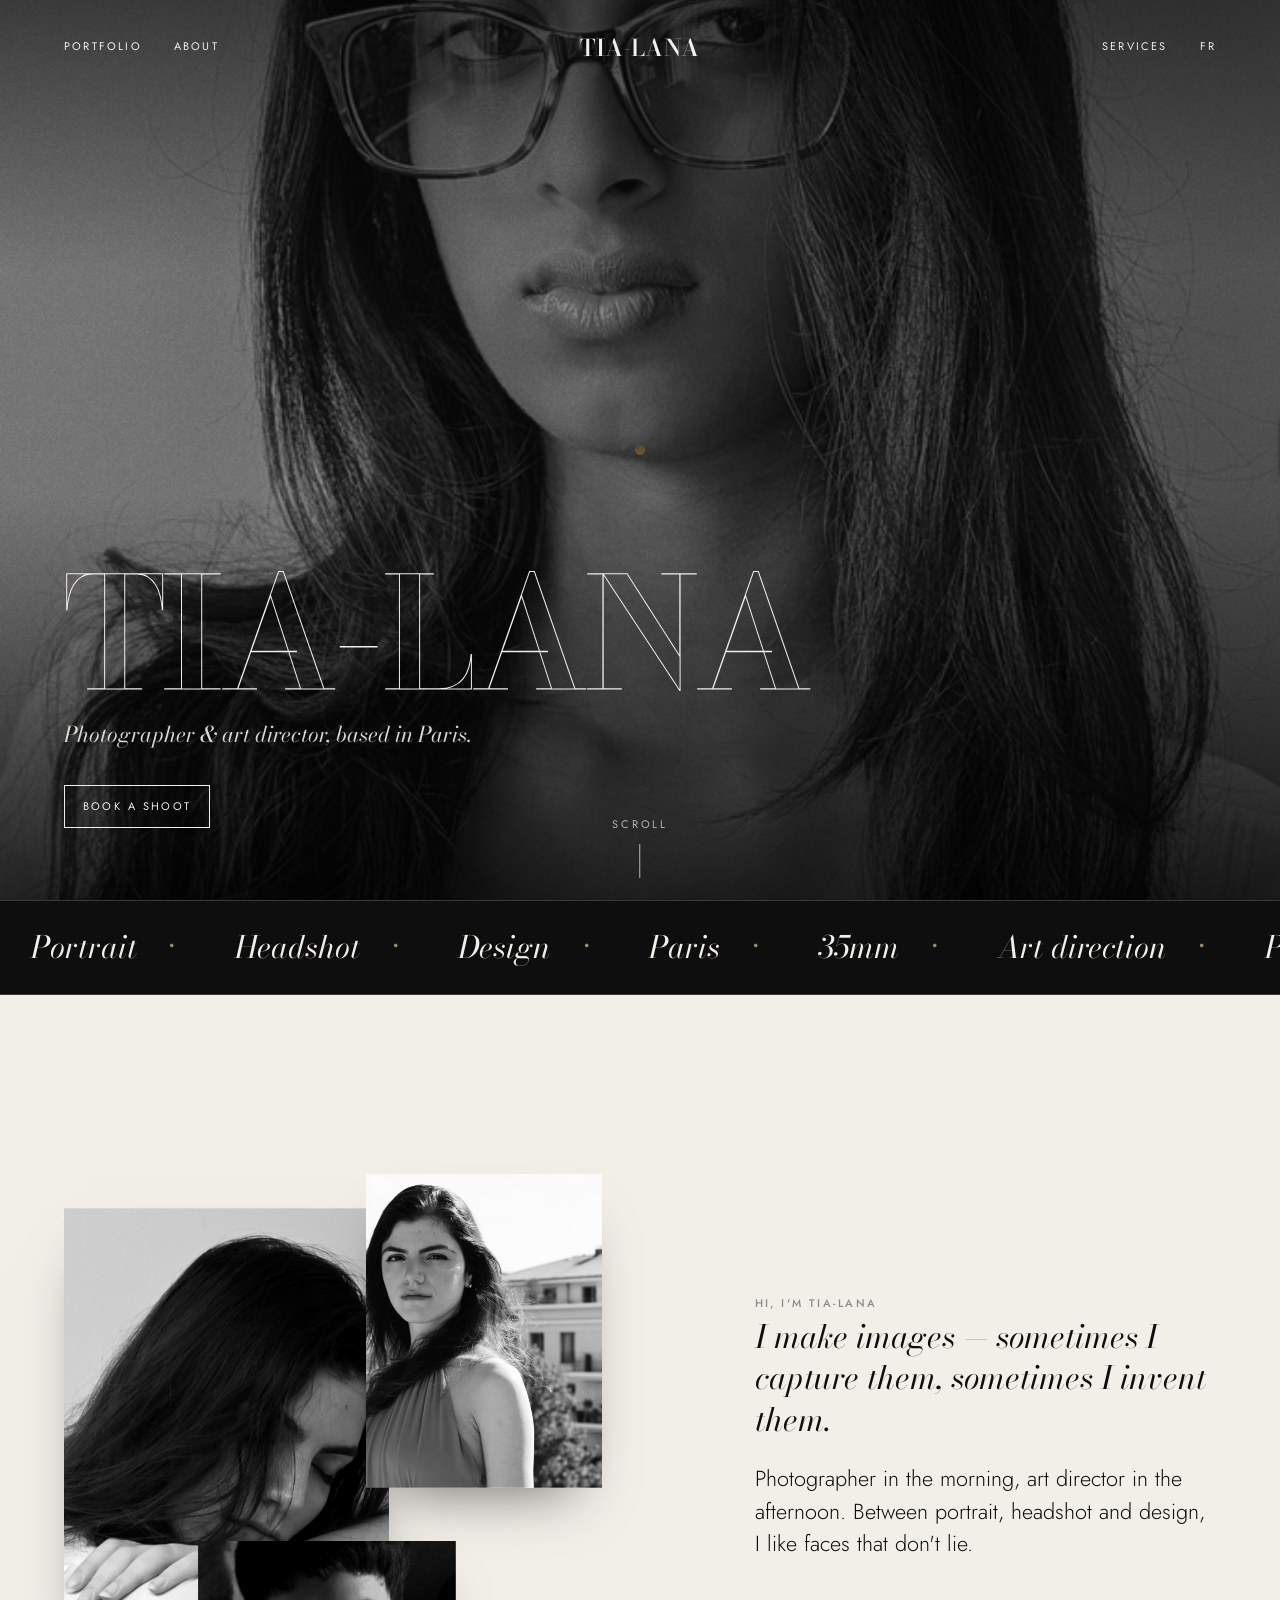
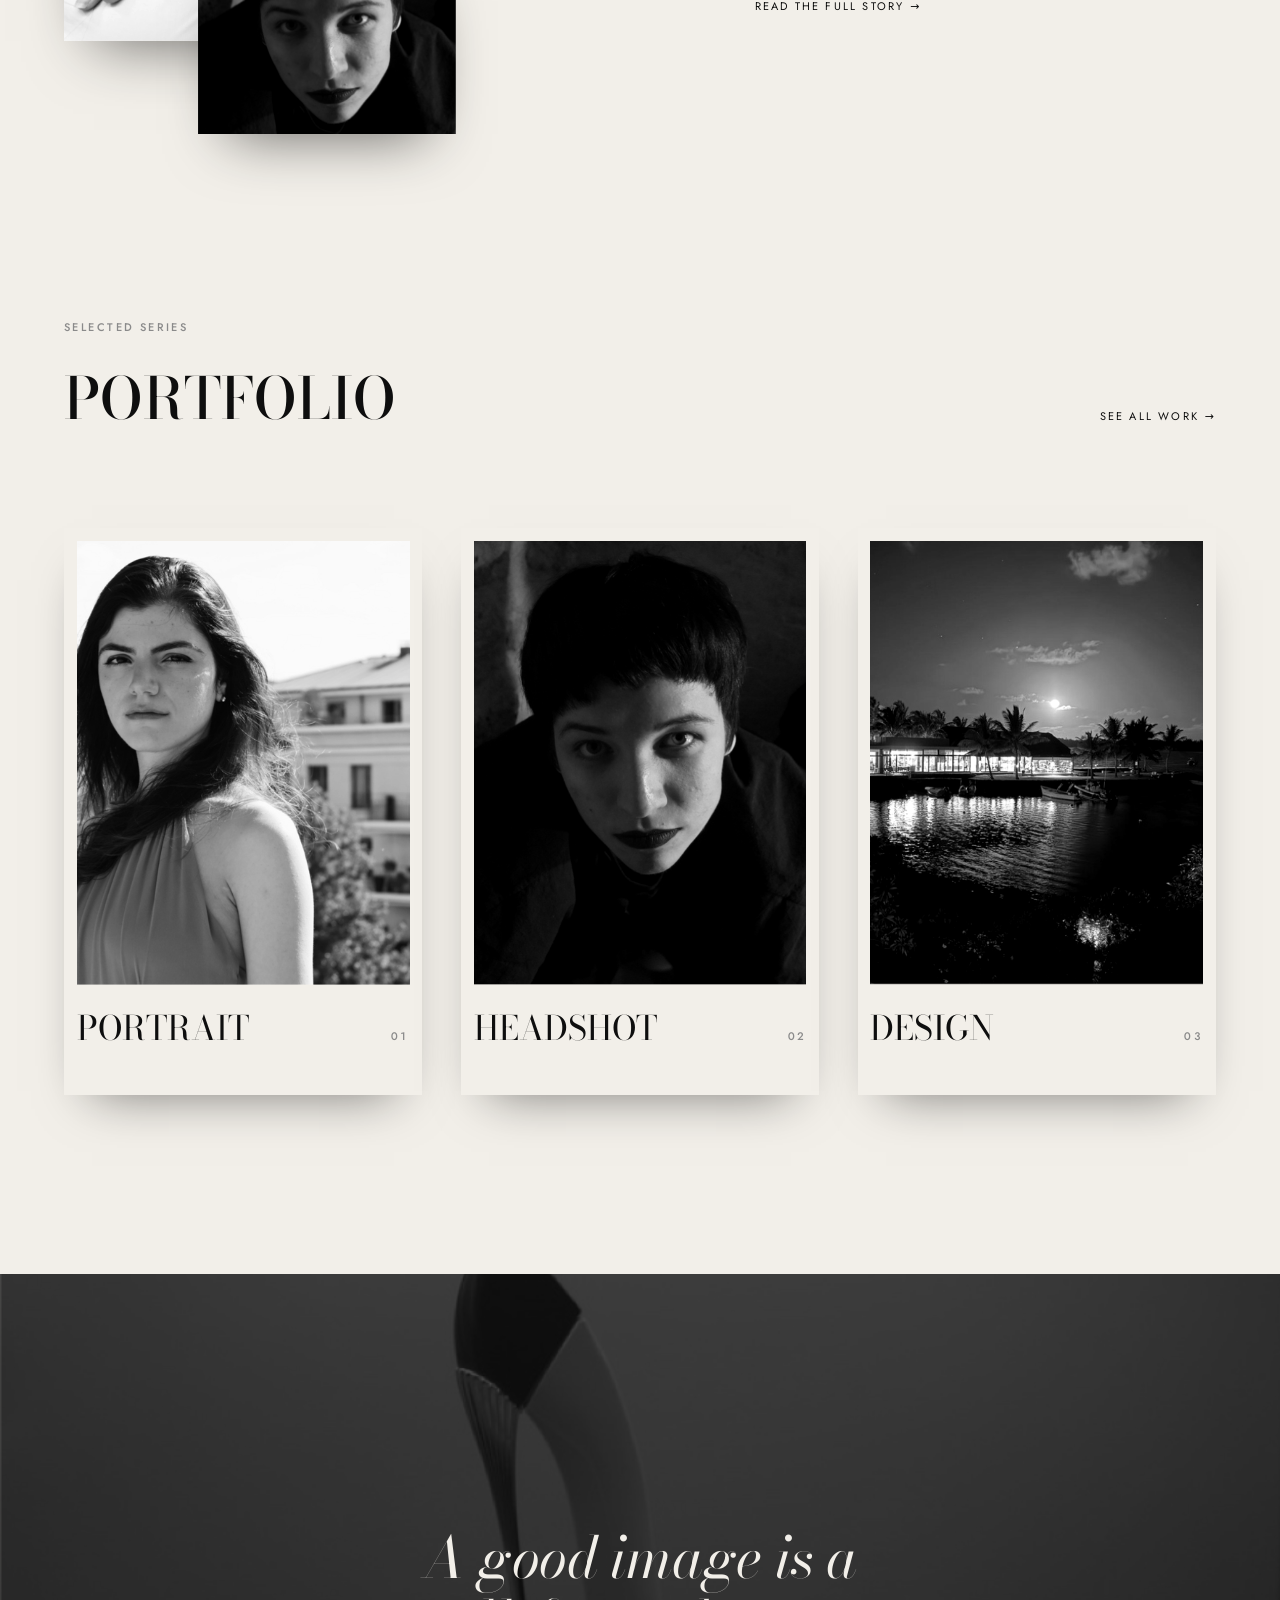
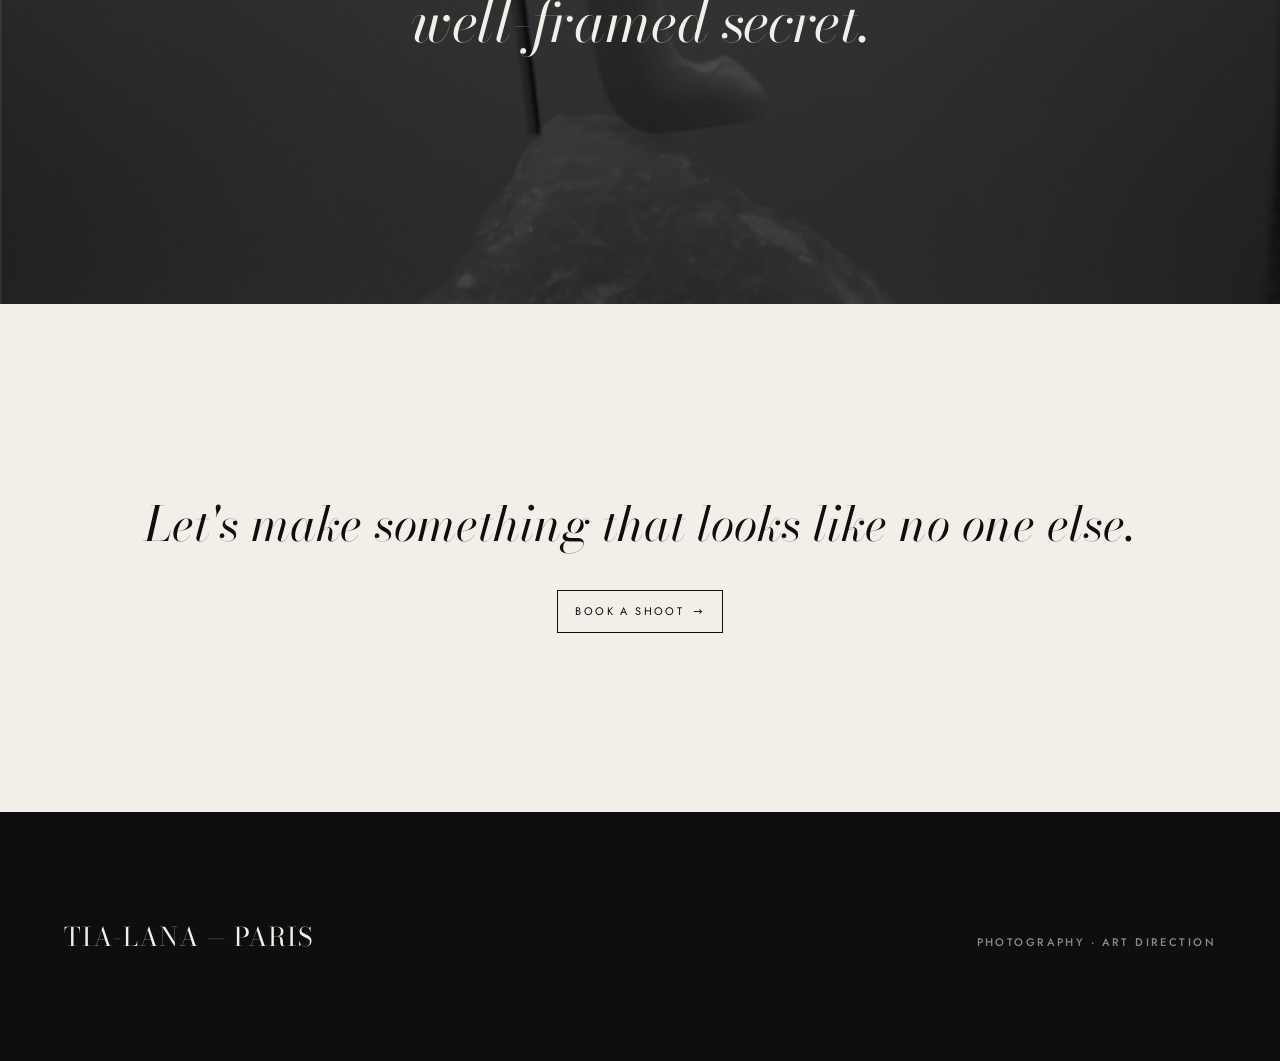
==== commit 942f34fc: "Refonte: socle editorial (palette N&B + taupe, Bodoni Moda/Jost, header centre, grain, boutons ghost" ====
--- a/index.html
+++ b/index.html
@@ -4,64 +4,138 @@
   <meta charset="UTF-8" />
   <meta name="viewport" content="width=device-width, initial-scale=1.0" />
   <title>TIA-LANA — Photography · Art Direction</title>
-  <meta name="description" content="Tia-Lana Chinapyel — photography & art direction. A digital editorial gallery. Paris, 2026." />
-  <meta name="theme-color" content="#07080D" />
+  <meta name="description" content="Tia-Lana Chinapyel — photographer & art director based in Paris. Portrait, headshot and design, in black & white." />
+  <meta name="theme-color" content="#0e0e0e" />
   <meta property="og:title" content="TIA-LANA — Photography · Art Direction" />
-  <meta property="og:description" content="A digital editorial gallery." />
+  <meta property="og:description" content="Photographer & art director, Paris. Portrait · Headshot · Design." />
   <meta property="og:type" content="website" />
+  <meta property="og:image" content="img/home/hero-home.png" />
 
   <link rel="preconnect" href="https://fonts.googleapis.com" />
   <link rel="preconnect" href="https://fonts.gstatic.com" crossorigin />
-  <link href="https://fonts.googleapis.com/css2?family=Archivo:wght@400;500;600;700;800;900&family=Space+Grotesk:wght@400;500;700&family=Space+Mono:ital@0;1&display=swap" rel="stylesheet" />
-  
+  <link href="https://fonts.googleapis.com/css2?family=Bodoni+Moda:ital,opsz,wght@0,6..96,400;0,6..96,500;0,6..96,600;0,6..96,700;1,6..96,400;1,6..96,500&family=Jost:wght@300;400;500&display=swap" rel="stylesheet" />
 
   <link rel="stylesheet" href="css/reset.css?v=12" />
-  <link rel="stylesheet" href="css/tokens.css?v=14" />
-  <link rel="stylesheet" href="css/typography.css?v=12" />
-  <link rel="stylesheet" href="css/styles.css?v=47" />
+  <link rel="stylesheet" href="css/tokens.css?v=15" />
+  <link rel="stylesheet" href="css/typography.css?v=13" />
+  <link rel="stylesheet" href="css/styles.css?v=48" />
 </head>
 <body class="page-home">
   <a class="skip-link" href="#main" data-i18n="skip">Skip to content</a>
   <div class="grain" aria-hidden="true"></div>
 
-  <header class="site-nav">
-    <a class="brand" href="index.html">TIA-LANA<span class="brand__heart" aria-hidden="true">♥</span></a>
-    <div class="nav-right">
-      <button class="lang-toggle" data-lang-toggle aria-label="Switch language">FR</button>
-      <button class="nav-toggle" aria-expanded="false" aria-controls="nav-links" data-i18n="nav.menu">Menu</button>
-    </div>
-    <nav class="nav-links" id="nav-links" aria-label="Main navigation">
+  <header class="nav">
+    <nav class="nav__links nav__links--left" aria-label="Primary">
+      <a href="work.html" data-i18n="nav.work">Portfolio</a>
+      <a href="about.html" data-i18n="nav.about">About</a>
+    </nav>
+    <a class="nav__logo" href="index.html">Tia-Lana</a>
+    <nav class="nav__links nav__links--right">
+      <a href="services.html" data-i18n="nav.booking">Services</a>
+      <button class="nav__lang" data-lang-toggle aria-label="Switch language">FR</button>
+    </nav>
+    <button class="nav__burger" aria-expanded="false" aria-controls="nav-menu" data-i18n="nav.menu">Menu</button>
+    <div class="nav__menu" id="nav-menu">
       <a href="work.html" data-i18n="nav.work">Portfolio</a>
       <a href="about.html" data-i18n="nav.about">About</a>
       <a href="services.html" data-i18n="nav.booking">Services</a>
-    </nav>
+      <button class="nav__lang" data-lang-toggle aria-label="Switch language">FR</button>
+    </div>
   </header>
 
   <main id="main">
-    <!-- ============ HOME = tableau de musée (cadre ancien + photo dedans) ============ -->
-    <section class="museum">
-      <h1 class="sr-only">Tia-Lana Chinapyel — Photographer &amp; art director, Paris</h1>
+    <!-- 1. HERO -->
+    <section class="hero">
+      <div class="hero__bg" aria-hidden="true">
+        <img src="img/home/hero-home.png" alt="" width="1600" height="1000" fetchpriority="high" />
+      </div>
+      <div class="hero__inner">
+        <h1 class="hero__title"><span class="outline">Tia-Lana</span></h1>
+        <p class="hero__sub" data-i18n="home.tag">Photographer &amp; art director, based in Paris.</p>
+        <a class="btn" href="services.html" data-i18n="fab.book">Book a shoot</a>
+      </div>
+      <a class="hero__cue" href="#bio" aria-label="Scroll down">Scroll</a>
+    </section>
 
-      <span class="museum__light" aria-hidden="true"></span>
+    <!-- 2. MARQUEE -->
+    <div class="marquee section--dark" aria-hidden="true">
+      <div class="marquee__track">
+        <span>Portrait</span><span>Headshot</span><span>Design</span><span>Paris</span><span>35mm</span><span>Art direction</span>
+        <span>Portrait</span><span>Headshot</span><span>Design</span><span>Paris</span><span>35mm</span><span>Art direction</span>
+      </div>
+    </div>
 
-      <figure class="painting">
-        <!-- mosaïque de polaroïds dans l'ouverture du cadre (js/home-collage.js) -->
-        <span class="painting__canvas" data-collage aria-label="Selected work — changing"></span>
-        <!-- vrai cadre doré (image détourée) posé par-dessus -->
-        <img class="painting__frame" src="img/home/cadre.png" alt="" aria-hidden="true" />
-      </figure>
+    <!-- 3. BIO -->
+    <section id="bio" class="section section--light">
+      <div class="wrap bio__grid">
+        <div class="bio__photos reveal" aria-hidden="true">
+          <img src="img/photography/pro/photo-h.png" alt="" loading="lazy" decoding="async" width="600" height="800" />
+          <img src="img/photography/pro/photo-c.png" alt="" loading="lazy" decoding="async" width="600" height="800" />
+          <img src="img/photography/pro/photo-g.png" alt="" loading="lazy" decoding="async" width="600" height="450" />
+        </div>
+        <div class="bio__text reveal d1">
+          <p class="eyebrow" data-i18n="rd.hi">Hi, I'm Tia-Lana</p>
+          <p class="italic" data-i18n="rd.bio1">I make images — sometimes I capture them, sometimes I invent them.</p>
+          <p class="lead" data-i18n="rd.bio2">Photographer in the morning, art director in the afternoon. Between portrait, headshot and design, I like faces that don't lie.</p>
+          <p style="margin-top:2rem"><a class="link-arrow" href="about.html"><span data-i18n="rd.read_more">Read the full story</span> →</a></p>
+        </div>
+      </div>
+    </section>
 
-      <figcaption class="plaque">
-        <span class="plaque__name">TIA-LANA CHINAPYEL</span>
-        <span class="plaque__desc" data-i18n="home.tag">Photographer &amp; art director, based in Paris.</span>
-      </figcaption>
+    <!-- 4. SERIES PREVIEW -->
+    <section class="section section--light" style="padding-top:0">
+      <div class="wrap">
+        <div class="preview__head reveal">
+          <div class="stack">
+            <span class="eyebrow" data-i18n="rd.selected">Selected series</span>
+            <h2 data-i18n="work.title">Portfolio</h2>
+          </div>
+          <a class="link-arrow" href="work.html"><span data-i18n="rd.view_all">See all work</span> →</a>
+        </div>
+        <div class="preview__grid">
+          <a class="print reveal" href="series.html?cat=portrait">
+            <img src="img/photography/pro/photo-c.png" alt="Portrait series by Tia-Lana" loading="lazy" decoding="async" width="600" height="800" />
+            <span class="print__cap"><span class="print__name" data-i18n="series.portrait">Portrait</span><span class="print__meta num">01</span></span>
+          </a>
+          <a class="print reveal d1" href="series.html?cat=headshot">
+            <img src="img/photography/pro/photo-g.png" alt="Headshot series by Tia-Lana" loading="lazy" decoding="async" width="600" height="800" />
+            <span class="print__cap"><span class="print__name" data-i18n="series.headshot">Headshot</span><span class="print__meta num">02</span></span>
+          </a>
+          <a class="print reveal d2" href="series.html?cat=design">
+            <img src="img/photography/pro/photo-u.png" alt="Design series by Tia-Lana" loading="lazy" decoding="async" width="600" height="800" />
+            <span class="print__cap"><span class="print__name" data-i18n="series.design">Design</span><span class="print__meta num">03</span></span>
+          </a>
+        </div>
+      </div>
+    </section>
+
+    <!-- 5. FEATURE QUOTE -->
+    <section class="feature">
+      <div class="feature__bg" aria-hidden="true">
+        <img src="img/photography/pro/photo-o.png" alt="" loading="lazy" decoding="async" width="1600" height="1000" />
+      </div>
+      <blockquote class="pull" data-i18n="rd.quote1">A good image is a well-framed secret.</blockquote>
+    </section>
+
+    <!-- 6. CTA BAND -->
+    <section class="section section--light cta-band">
+      <div class="wrap reveal">
+        <p class="cta-band__title" data-i18n="rd.cta_title">Let's make something that looks like no one else.</p>
+        <a class="btn" href="services.html"><span data-i18n="fab.book">Book a shoot</span> <span class="btn__arrow">→</span></a>
+      </div>
     </section>
   </main>
 
-  <script type="module" src="js/i18n.js?v=11"></script>
-  <script type="module" src="js/main.js?v=11"></script>
-  <script type="module" src="js/cursor.js?v=11"></script>
-  <script type="module" src="js/transitions.js?v=11"></script>
-  <script type="module" src="js/home-collage.js?v=16"></script>
+  <footer class="footer">
+    <div class="wrap footer__row">
+      <p class="footer__brand" data-i18n="footer.brand">TIA-LANA — PARIS</p>
+      <p class="footer__meta label" data-i18n="footer.role">PHOTOGRAPHY · ART DIRECTION</p>
+    </div>
+  </footer>
+
+  <script type="module" src="js/i18n.js?v=12"></script>
+  <script type="module" src="js/main.js?v=12"></script>
+  <script type="module" src="js/cursor.js?v=12"></script>
+  <script type="module" src="js/transitions.js?v=12"></script>
 </body>
 </html>
--- a/css/tokens.css
+++ b/css/tokens.css
@@ -1,69 +1,57 @@
 /* ============================================================
-   tokens.css — variables CSS (fondation visuelle)
-   Toutes les couleurs et tailles passent par ici.
+   tokens.css — fondation visuelle (refonte « éditorial de mode »).
+   Palette, typographie, échelle, espacements, mouvement.
    ============================================================ */
 :root {
-  /* ---- Palette UNIQUE du site (celle de la home) ----
-     Une seule identité partout : papier beige, encre sombre, accent rouge. */
-  --paper:        #f2ede2; /* fond beige (identique home) */
-  --ink:          #16130e; /* texte/cadres */
-  --accent:       #E2231A; /* accent éditorial (rouge) */
-  --accent-2:     #E2231A; /* plus de rose : un seul accent */
-  --red:          #E2231A;
-  --cream:        #fdfcf8; /* panneau secondaire clair */
-  --paper-rgb:    242, 237, 226;
-  --ink-rgb:      22, 19, 14;
-  /* alias rétro-compat : les anciens --blue pointent sur l'accent */
-  --blue:         var(--accent);
-  --blue-bright:  var(--accent);
+  /* ---- Palette : noir & blanc cassé, accent taupe rare ---- */
+  --ink:       #0e0e0e;   /* noir profond */
+  --charcoal:  #1a1a1a;   /* sections sombres secondaires */
+  --bone:      #f2efe9;   /* blanc cassé / os */
+  --ash:       #8a8a8a;   /* gris de texte secondaire */
+  --accent:    #9c8a6e;   /* taupe / sable — survols, détails, badge POPULAR */
 
-  /* ---- Typographie (par défaut ; surchargée par page) ---- */
-  --font-display: "Archivo", system-ui, sans-serif;
-  --font-sans:    "Space Grotesk", system-ui, sans-serif;
-  --font-mono:    "Space Mono", ui-monospace, monospace;
-  --font-script:  "Dancing Script", cursive;
-  --font-serif:   "EB Garamond", Georgia, serif;
+  --ink-rgb:    14, 14, 14;
+  --bone-rgb:   242, 239, 233;
+  --accent-rgb: 156, 138, 110;
 
-  /* Échelle fluide (clamp) — hero énorme, body stable */
-  --fs-hero:    clamp(3.5rem, 14vw, 14rem);
-  --fs-display: clamp(2.6rem, 9vw, 8rem);
-  --fs-h2:      clamp(2rem, 5vw, 3.4rem);
-  --fs-h3:      clamp(1.4rem, 3vw, 2.2rem);
-  --fs-lead:    clamp(1.1rem, 2vw, 1.5rem);
-  --fs-body:    1rem;
-  --fs-cap:     0.8rem;  /* légendes */
-  --fs-mono:    0.7rem;  /* numérotations, métadonnées */
+  /* rôles (réassignés par section claire/sombre) */
+  --bg:   var(--bone);
+  --fg:   var(--ink);
+  --muted: var(--ash);
+  --rule: rgba(var(--ink-rgb), 0.18);  /* filets fins */
+
+  /* ---- Typographie ---- */
+  --font-display: "Bodoni Moda", "Times New Roman", Georgia, serif;
+  --font-text:    "Jost", system-ui, -apple-system, Segoe UI, Roboto, sans-serif;
+
+  /* Échelle fluide */
+  --fs-giant: clamp(3rem, 12vw, 11rem);   /* titres hero outline */
+  --fs-hero:  clamp(2.4rem, 8vw, 7rem);
+  --fs-h2:    clamp(1.9rem, 5vw, 3.6rem);
+  --fs-h3:    clamp(1.3rem, 3vw, 2.1rem);
+  --fs-lead:  clamp(1.1rem, 1.7vw, 1.4rem);
+  --fs-body:  clamp(0.95rem, 1.1vw, 1rem);  /* 15–16px */
+  --fs-label: 0.6875rem;                    /* 11px micro-labels */
 
   /* ---- Espacements ---- */
-  --space-xs:  0.5rem;
-  --space-sm:  1rem;
-  --space-md:  2rem;
-  --space-lg:  4rem;
-  --space-xl:  8rem;
-  --gutter:    clamp(1.25rem, 4vw, 4rem);
-
-  /* ---- Grille 12 colonnes ---- */
-  --cols: 12;
-  --max-w: 1680px;
+  --gutter:   clamp(1.25rem, 5vw, 5rem);
+  --space-sm: 1rem;
+  --space-md: 2rem;
+  --space-lg: clamp(3rem, 8vw, 7rem);
+  --space-xl: clamp(5rem, 14vw, 12rem);
+  --max-w:    1600px;
+  --measure:  66ch;
 
   /* ---- Mouvement ---- */
-  --ease:      cubic-bezier(0.65, 0, 0.35, 1);
-  --ease-expo: cubic-bezier(0.16, 1, 0.3, 1);
-  --dur-fast:  200ms;
-  --dur:       400ms;
-  --dur-slow:  700ms;
+  --ease:      cubic-bezier(0.22, 1, 0.36, 1);
+  --ease-io:   cubic-bezier(0.65, 0, 0.35, 1);
+  --dur-fast:  220ms;
+  --dur:       480ms;
+  --dur-slow:  900ms;
 
-  /* ---- Divers ---- */
-  --radius: 2px;
-  --line:   2px solid var(--ink);
-  --z-grain: 9999;
-  --z-cursor: 10000;
+  /* ---- z-index ---- */
+  --z-grain:   9999;
+  --z-cursor:  10000;
   --z-overlay: 9000;
-  --z-nav: 500;
+  --z-nav:     500;
 }
-
-/* ============================================================
-   IDENTITÉ UNIQUE — plus de thème par page.
-   Toutes les pages héritent de :root (beige + Archivo/Space Grotesk).
-   Le fond beige est appliqué sur `body` dans styles.css.
-   ============================================================ */
--- a/css/typography.css
+++ b/css/typography.css
@@ -1,93 +1,91 @@
 /* ============================================================
-   typography.css — hiérarchie éditoriale
-   Syne (display) · Space Grotesk (sans) · Space Mono (mono)
+   typography.css — Bodoni Moda (display + italique) · Jost (texte)
    ============================================================ */
 body {
-  font-family: var(--font-sans);
+  font-family: var(--font-text);
   font-size: var(--fs-body);
-  color: var(--ink);
   font-weight: 400;
+  line-height: 1.7;
+  color: var(--fg);
+  background: var(--bg);
 }
 
-/* ---- Display : Syne, massif et géométrique ---- */
+/* ---- Display : Bodoni Moda, grandes capitales fines ---- */
 .display,
-h1.display,
+h1, h2, h3 {
+  font-family: var(--font-display);
+  font-weight: 500;
+  line-height: 0.95;
+  letter-spacing: -0.01em;
+}
+
 .hero-title {
   font-family: var(--font-display);
-  font-weight: 800;
-  line-height: 0.86;
-  letter-spacing: -0.02em;
+  font-weight: 600;
+  font-size: var(--fs-giant);
+  line-height: 0.88;
+  letter-spacing: -0.015em;
   text-transform: uppercase;
   text-wrap: balance;
 }
 
-.hero-title { font-size: var(--fs-hero); }
-.display     { font-size: var(--fs-display); }
+.display { font-size: var(--fs-hero); text-transform: uppercase; letter-spacing: 0.01em; }
+h2 { font-size: var(--fs-h2); text-transform: uppercase; letter-spacing: 0.005em; }
+h3 { font-size: var(--fs-h3); }
 
-h2 {
-  font-family: var(--font-display);
-  font-size: var(--fs-h2);
-  font-weight: 700;
-  line-height: 0.95;
-  letter-spacing: -0.015em;
+/* Titre « outline » (contour, intérieur transparent) qui chevauche la photo */
+.outline {
+  color: transparent;
+  -webkit-text-stroke: 1px currentColor;
+  text-stroke: 1px currentColor;
 }
 
-h3 {
+/* Sous-titres & citations : Bodoni italique */
+.italic,
+.subtitle,
+blockquote {
   font-family: var(--font-display);
-  font-size: var(--fs-h3);
-  font-weight: 600;
-  line-height: 1;
+  font-style: italic;
+  font-weight: 400;
+}
+.subtitle { font-size: var(--fs-lead); line-height: 1.4; color: var(--muted); }
+
+/* ---- Corps ---- */
+.lead { font-size: var(--fs-lead); line-height: 1.5; font-weight: 300; }
+p { max-width: var(--measure); }
+
+/* ---- Micro-labels : Jost capitales espacées 11px ---- */
+.label,
+.eyebrow,
+.caption,
+.num {
+  font-family: var(--font-text);
+  font-size: var(--fs-label);
+  font-weight: 500;
+  text-transform: uppercase;
+  letter-spacing: 0.22em;
+  line-height: 1.4;
+}
+.num { font-variant-numeric: tabular-nums; }
+
+/* Grand numéro de section (01 / 02 / 03) en serif */
+.section-num {
+  font-family: var(--font-display);
+  font-weight: 500;
+  font-size: clamp(2.5rem, 9vw, 7rem);
+  line-height: 0.8;
+  color: var(--accent);
 }
 
-/* Italique (citations) — Syne n'a pas d'italique vrai : on garde le poids fort */
-.italic { font-style: italic; }
-
-/* ---- Corps ---- */
-.lead {
-  font-size: var(--fs-lead);
-  line-height: 1.35;
+/* Citation pleine largeur */
+.pull {
+  font-family: var(--font-display);
+  font-style: italic;
+  font-weight: 400;
+  font-size: clamp(1.6rem, 4.5vw, 3.6rem);
+  line-height: 1.12;
   letter-spacing: -0.01em;
+  text-wrap: balance;
 }
 
-p { max-width: 62ch; }
-
-/* ---- Mono : numérotations, métadonnées ---- */
-.mono,
-.meta,
-.caption {
-  font-family: var(--font-mono);
-}
-
-.section-num {
-  font-family: var(--font-display);
-  font-size: clamp(3rem, 12vw, 11rem);
-  font-weight: 800;
-  line-height: 0.8;
-  color: var(--blue);
-}
-
-/* Légendes : majuscules espacées */
-.caption,
-.eyebrow {
-  font-family: var(--font-mono);
-  font-size: var(--fs-cap);
-  text-transform: uppercase;
-  letter-spacing: 0.12em;
-}
-
-.meta {
-  font-size: var(--fs-mono);
-  text-transform: uppercase;
-  letter-spacing: 0.1em;
-  line-height: 1.6;
-}
-
-.quote {
-  font-family: var(--font-display);
-  color: var(--blue-bright);
-  font-size: var(--fs-h3);
-  font-weight: 600;
-  line-height: 1.15;
-}
-
-::selection { background: var(--blue); color: #fff; }
+::selection { background: var(--accent); color: var(--ink); }
--- a/css/styles.css
+++ b/css/styles.css
@@ -1,1469 +1,448 @@
 /* ============================================================
-   styles.css — layout, composants, micro-interactions
+   styles.css — layout, composants, pages (refonte éditoriale)
+   Sommaire :
+   1. Base & grain
+   2. Header / navigation
+   3. Boutons ghost & liens
+   4. Marquee
+   5. Filets, sections, utilitaires
+   6. Reveal au scroll
+   7. Curseur custom + transitions de page
+   8. Footer
+   9. HOME
+   10. WORK (liste éditoriale)
+   11. SERIES (galerie + lightbox)
+   12. ABOUT (éditorial vertical)
+   13. SERVICES (formules + formulaire)
    ============================================================ */
 
-/* fond beige unique sur tout le site (identique home) */
-body {
-  background: radial-gradient(135% 90% at 50% 8%, #f8f4ec 0%, #f1ebde 55%, #e9e1d1 100%) fixed;
-  background-color: var(--paper);
-  overflow-x: hidden;
-}
-
-/* ---- Overlay grain global (toutes les pages) ---- */
+/* ===== 1. Base & grain ===================================== */
+html { scroll-behavior: smooth; }
+body { overflow-x: hidden; }
+.wrap { width: 100%; max-width: var(--max-w); margin-inline: auto; padding-inline: var(--gutter); }
+img { max-width: 100%; height: auto; }
+
+.skip-link {
+  position: fixed; top: -100%; left: 1rem; z-index: 10001;
+  background: var(--ink); color: var(--bone); padding: 0.7rem 1rem;
+  font-family: var(--font-text); font-size: var(--fs-label);
+  text-transform: uppercase; letter-spacing: 0.2em;
+}
+.skip-link:focus { top: 1rem; }
+
+/* overlay de grain argentique, fixe, très discret */
 .grain {
-  position: fixed;
-  inset: 0;
-  pointer-events: none;
-  mix-blend-mode: overlay;
-  opacity: 0.06;
-  background: url("../assets/grain.png");
-  background-size: 160px;
-  z-index: var(--z-grain);
-  will-change: transform;
-}
-
-/* ---- Conteneur / grille 12 colonnes ---- */
-.wrap {
-  width: 100%;
-  max-width: var(--max-w);
-  margin-inline: auto;
-  padding-inline: var(--gutter);
-}
-
-.grid12 {
+  position: fixed; inset: 0; z-index: var(--z-grain); pointer-events: none;
+  opacity: 0.06; mix-blend-mode: overlay;
+  background-image: url("../assets/grain.png");
+  background-size: 180px;
+  will-change: background-position;
+}
+
+:focus-visible { outline: 2px solid var(--accent); outline-offset: 3px; }
+
+/* ===== 2. Header / navigation ============================== */
+.nav {
+  position: fixed; top: 0; left: 0; right: 0; z-index: var(--z-nav);
   display: grid;
-  grid-template-columns: repeat(var(--cols), 1fr);
-  gap: var(--gutter);
-}
-
-/* ============================================================
-   Navigation
-   ============================================================ */
-.site-nav {
-  position: fixed;
-  top: 0; left: 0; right: 0;
-  z-index: var(--z-nav);
-  display: flex;
+  grid-template-columns: 1fr auto 1fr;
   align-items: center;
-  justify-content: space-between;
-  padding: var(--space-sm) var(--gutter);
-  color: var(--ink);           /* fond beige uniforme : texte sombre lisible */
-}
-
-.site-nav a { color: inherit; }
-
-.brand {
-  font-family: var(--font-display);
-  font-weight: 800;
-  font-size: 1.3rem;
-  text-transform: uppercase;
-  letter-spacing: -0.01em;
-}
-
-.brand .red { color: var(--red); }
-.brand__heart { color: var(--accent); display: inline-block; }
-.brand:hover .brand__heart { animation: heartbeat 0.8s var(--ease) infinite; }
-@keyframes heartbeat { 0%,100%{transform:scale(1)} 25%{transform:scale(1.35)} 40%{transform:scale(1)} }
-@media (prefers-reduced-motion: reduce) { .brand:hover .brand__heart { animation: none; } }
-/* logo identique sur toutes les pages */
-.brand { font-family: var(--font-display); font-weight: 900; letter-spacing: -0.03em; }
-
-/* groupe droite de la nav : langue + menu mobile */
-.nav-right { display: flex; align-items: center; gap: 1rem; order: 3; }
-.lang-toggle {
-  font-family: var(--font-mono);
-  font-size: var(--fs-mono);
-  text-transform: uppercase;
-  letter-spacing: 0.12em;
-  padding: 0.3rem 0.55rem;
-  border: 1.5px solid currentColor;
-  border-radius: 3px;
-}
-
-.nav-links {
-  display: flex;
-  gap: clamp(0.8rem, 2vw, 2rem);
-  font-family: var(--font-display);
-  font-weight: 600;
-  font-size: 0.95rem;
-  text-transform: uppercase;
-  letter-spacing: 0.04em;
-}
-
-.nav-links a { position: relative; padding: 0.3rem 0; }
-.nav-links a::after {
-  content: "";
-  position: absolute;
-  left: 0; bottom: 0;
-  width: 100%; height: 1.5px;
-  background: currentColor;
-  transform: scaleX(0);
-  transform-origin: left;
+  padding: clamp(1rem, 2.2vw, 1.8rem) var(--gutter);
+  color: var(--bone);
+  transition: background var(--dur) var(--ease), color var(--dur) var(--ease),
+              padding var(--dur) var(--ease);
+}
+.nav--solid {
+  background: var(--ink);
+  padding-block: clamp(0.7rem, 1.6vw, 1.1rem);
+  box-shadow: 0 1px 0 rgba(255,255,255,0.08);
+}
+/* sur page claire au repos, le header lit en sombre */
+.nav--on-light:not(.nav--solid) { color: var(--ink); }
+
+.nav__logo {
+  grid-column: 2;
+  font-family: var(--font-display); font-weight: 600;
+  font-size: clamp(1.1rem, 1.8vw, 1.5rem);
+  letter-spacing: 0.02em; text-transform: uppercase;
+  white-space: nowrap;
+}
+.nav__links { display: flex; align-items: center; gap: clamp(1rem, 2.5vw, 2.4rem); }
+.nav__links--left { grid-column: 1; justify-self: start; }
+.nav__links--right { grid-column: 3; justify-self: end; }
+.nav__links a, .nav__lang {
+  font-family: var(--font-text); font-size: var(--fs-label);
+  text-transform: uppercase; letter-spacing: 0.2em; color: inherit;
+  position: relative; padding-bottom: 2px;
+}
+.nav__links a::after {
+  content: ""; position: absolute; left: 0; bottom: 0; width: 100%; height: 1px;
+  background: currentColor; transform: scaleX(0); transform-origin: left;
   transition: transform var(--dur) var(--ease);
 }
-.nav-links a:hover::after,
-.nav-links a[aria-current="page"]::after { transform: scaleX(1); }
-
-.nav-toggle { display: none; }
-
-@media (max-width: 768px) {
-  .nav-links {
-    position: fixed;
-    inset: 0;
-    flex-direction: column;
-    align-items: center;
-    justify-content: center;
-    gap: var(--space-md);
-    font-size: 1.4rem;
-    background: var(--ink);
-    color: var(--paper);
-    transform: translateY(-100%);
-    transition: transform var(--dur) var(--ease);
-    mix-blend-mode: normal;
+.nav__links a:hover::after, .nav__links a[aria-current="page"]::after { transform: scaleX(1); }
+.nav__lang { letter-spacing: 0.2em; }
+
+.nav__burger { display: none; }
+.nav__menu { display: none; }
+
+@media (max-width: 820px) {
+  .nav { grid-template-columns: auto 1fr auto; }
+  .nav__logo { grid-column: 1; justify-self: start; }
+  .nav__links { display: none; }
+  .nav__burger {
+    display: block; grid-column: 3; justify-self: end;
+    font-family: var(--font-text); font-size: var(--fs-label);
+    text-transform: uppercase; letter-spacing: 0.2em; color: inherit; z-index: 2;
   }
-  .site-nav.open .nav-links { transform: translateY(0); }
-  .nav-toggle {
-    display: block;
-    font-family: var(--font-mono);
-    font-size: var(--fs-mono);
-    text-transform: uppercase;
-    letter-spacing: 0.1em;
-    z-index: 1;
+  .nav__menu {
+    position: fixed; inset: 0; z-index: 1;
+    background: var(--ink); color: var(--bone);
+    display: flex; flex-direction: column; align-items: center; justify-content: center;
+    gap: clamp(1rem, 4vw, 2rem);
+    transform: translateY(-100%); transition: transform var(--dur) var(--ease);
   }
-}
-
-/* Mention « notice the details » retirée (filler) */
-.notice {
-  display: none;
-  position: fixed;
-  left: var(--gutter);
-  bottom: var(--space-sm);
-  font-family: var(--font-mono);
-  font-size: 0.7rem;
-  letter-spacing: 0.1em;
-  color: var(--blue);
-  z-index: var(--z-nav);
-  pointer-events: none;
-  text-transform: lowercase;
-}
-@media (max-width: 768px) { .notice { display: none; } }
-
-/* ============================================================
-   Étiquettes / stickers de collage (SVG inline + rotations)
-   ============================================================ */
-.sticker {
-  display: inline-flex;
-  align-items: center;
-  gap: 0.4rem;
-  font-family: var(--font-mono);
-  font-size: var(--fs-mono);
-  text-transform: uppercase;
-  letter-spacing: 0.1em;
-  padding: 0.35rem 0.7rem;
-  border: 1.5px solid var(--ink);
-  background: var(--paper);
-}
-.sticker--red { background: var(--red); color: var(--paper); border-color: var(--red); }
-.sticker--blue { background: var(--blue); color: var(--paper); border-color: var(--blue); }
-.rot-n2 { transform: rotate(-2deg); }
-.rot-n1 { transform: rotate(-1deg); }
-.rot-p1 { transform: rotate(1deg); }
-.rot-p2 { transform: rotate(2deg); }
-.rot-p3 { transform: rotate(3deg); }
-
-/* ============================================================
-   Boutons / CTA
-   ============================================================ */
-.cta {
-  display: inline-flex;
-  align-items: center;
-  gap: 0.6rem;
-  font-family: var(--font-mono);
-  font-size: var(--fs-cap);
-  text-transform: uppercase;
-  letter-spacing: 0.12em;
-  padding: 0.9rem 1.6rem;
-  background: var(--blue);
-  color: #fff;
-  border: 2px solid var(--blue);
+  .nav--open .nav__menu { transform: translateY(0); }
+  .nav--open { color: var(--bone); }
+  .nav__menu a {
+    font-family: var(--font-display); font-style: italic; font-size: clamp(2rem, 11vw, 3.4rem);
+  }
+  .nav__menu .nav__lang { font-family: var(--font-text); font-size: var(--fs-label); margin-top: 1rem; }
+}
+
+/* ===== 3. Boutons ghost & liens =========================== */
+.btn {
+  display: inline-flex; align-items: center; gap: 0.8em;
+  font-family: var(--font-text); font-size: var(--fs-label);
+  text-transform: uppercase; letter-spacing: 0.22em;
+  padding: 1em 1.6em; border: 1px solid currentColor; color: inherit;
+  background: transparent; cursor: pointer;
   transition: background var(--dur) var(--ease), color var(--dur) var(--ease);
 }
-.cta:hover { background: transparent; color: var(--blue-bright); }
-
-/* variante neutre (bordure claire) si besoin */
-.cta--ghost { background: transparent; color: var(--ink); border-color: var(--ink); }
-.cta--ghost:hover { background: var(--ink); color: var(--paper); }
-
-/* ============================================================
-   Sections génériques
-   ============================================================ */
-main { display: block; }
-
-section { position: relative; }
-
-.section-head {
-  display: flex;
-  align-items: baseline;
-  gap: var(--space-md);
-  flex-wrap: wrap;
-  margin-bottom: var(--space-lg);
-}
-.section-head .eyebrow { color: rgba(var(--ink-rgb), 0.55); }
-
-.pad-block { padding-block: clamp(4rem, 12vh, 10rem); }
-
-/* ============================================================
-   Polaroid + paper-clip (le SVG du clip est inline dans le HTML)
-   ============================================================ */
-.polaroid {
-  position: relative;
-  background: var(--cream);
-  padding: 0.8rem 0.8rem 3rem;
-  border: 1px solid rgba(var(--ink-rgb), 0.12);
-  box-shadow: 0 18px 40px -24px rgba(var(--ink-rgb), 0.5);
-  width: fit-content;
-}
-.polaroid img { width: 100%; height: auto; filter: saturate(0.85) contrast(1.02); }
-.polaroid figcaption {
-  font-family: var(--font-mono);
-  font-size: var(--fs-mono);
-  text-transform: uppercase;
-  letter-spacing: 0.1em;
-  margin-top: 0.8rem;
-  text-align: center;
-  color: rgba(var(--ink-rgb), 0.7);
-}
-.paperclip {
-  position: absolute;
-  top: -22px; right: 24px;
-  width: 34px; height: 70px;
-  z-index: 2;
-  color: var(--ink);
-}
-
-/* ============================================================
-   Micro-interactions : scroll-reveal
-   ============================================================ */
-.reveal {
-  opacity: 0;
-  transform: translateY(20px);
-  filter: blur(8px);
-  transition:
-    opacity var(--dur-slow) var(--ease),
-    transform var(--dur-slow) var(--ease),
-    filter var(--dur-slow) var(--ease);
-  will-change: opacity, transform, filter;
-}
-.reveal.is-in { opacity: 1; transform: none; filter: blur(0); }
-
-@media (prefers-reduced-motion: reduce) {
-  .reveal { opacity: 1; transform: none; filter: none; }
-}
-
-/* Hover images de projet : désaturé → couleur */
-.satshift { filter: saturate(0.4); transition: filter var(--dur) var(--ease); }
-.satshift:hover { filter: saturate(1); }
-
-/* ============================================================
-   Bouton flottant « Booker un shooting »
-   ============================================================ */
-.book-fab {
-  position: fixed;
-  right: calc(env(safe-area-inset-right, 0px) + 1.25rem);
-  bottom: calc(env(safe-area-inset-bottom, 0px) + 1.25rem);
-  z-index: var(--z-nav);
-  display: inline-flex;
-  align-items: center;
-  gap: 0.55rem;
-  padding: 0.85rem 1.3rem;
-  background: var(--blue);
-  color: #fff;
-  border: 2px solid var(--blue);
-  border-radius: 999px;
-  font-family: var(--font-mono);
-  font-size: var(--fs-cap);
-  text-transform: uppercase;
-  letter-spacing: 0.1em;
-  box-shadow: 0 12px 30px -10px rgba(30,63,255,0.7);
-  transition: background var(--dur) var(--ease), color var(--dur) var(--ease), transform var(--dur) var(--ease);
-}
-.book-fab:hover { background: var(--paper); color: var(--blue-bright); transform: translateY(-2px); }
-.book-fab__ico { font-size: 1rem; }
-@media (max-width: 560px) {
-  .book-fab__txt { display: none; }
-  .book-fab { padding: 0.85rem; border-radius: 50%; }
-  .book-fab__ico { font-size: 1.3rem; }
-}
-
-/* ============================================================
-   Curseur custom
-   ============================================================ */
+.btn__arrow { transition: transform var(--dur) var(--ease); }
+.btn:hover .btn__arrow { transform: translateX(6px); }
+.btn:hover { background: var(--accent); border-color: var(--accent); color: var(--ink); }
+/* bouton plein (formulaire) */
+.btn--solid { background: var(--ink); color: var(--bone); border-color: var(--ink); }
+.btn--solid:hover { background: var(--accent); border-color: var(--accent); color: var(--ink); }
+
+.link-arrow {
+  display: inline-flex; align-items: center; gap: 0.5em;
+  font-family: var(--font-text); font-size: var(--fs-label);
+  text-transform: uppercase; letter-spacing: 0.2em;
+}
+.link-arrow span { transition: transform var(--dur) var(--ease); }
+.link-arrow:hover span { transform: translateX(5px); }
+.link-arrow:hover { color: var(--accent); }
+
+/* ===== 4. Marquee ========================================= */
+.marquee {
+  overflow: hidden; white-space: nowrap;
+  border-block: 1px solid var(--rule);
+  padding-block: clamp(0.8rem, 1.6vw, 1.3rem);
+}
+.marquee__track {
+  display: inline-flex; gap: 0; will-change: transform;
+  animation: marquee 32s linear infinite;
+}
+.marquee:hover .marquee__track { animation-play-state: paused; }
+.marquee__track span {
+  font-family: var(--font-display); font-style: italic;
+  font-size: clamp(1.1rem, 2.4vw, 2rem);
+  padding-inline: clamp(1rem, 2.4vw, 2.2rem);
+}
+.marquee__track span::after { content: "·"; margin-left: clamp(1rem, 2.4vw, 2.2rem); color: var(--accent); }
+@keyframes marquee { to { transform: translateX(-50%); } }
+
+/* ===== 5. Filets, sections, utilitaires =================== */
+.section { padding-block: var(--space-xl); position: relative; }
+.section--light { background: var(--bone); color: var(--ink);
+  --fg: var(--ink); --bg: var(--bone); --muted: var(--ash); --rule: rgba(var(--ink-rgb), 0.18); }
+.section--dark { background: var(--ink); color: var(--bone);
+  --fg: var(--bone); --bg: var(--ink); --muted: #9a9a9a; --rule: rgba(255,255,255,0.18); }
+.section--charcoal { background: var(--charcoal); color: var(--bone);
+  --fg: var(--bone); --bg: var(--charcoal); --muted: #9a9a9a; --rule: rgba(255,255,255,0.16); }
+
+.rule { border: none; border-top: 1px solid var(--rule); margin: 0; }
+.stack > * + * { margin-top: var(--space-md); }
+.eyebrow { color: var(--muted); display: inline-block; }
+.sr-only {
+  position: absolute; width: 1px; height: 1px; padding: 0; margin: -1px;
+  overflow: hidden; clip: rect(0 0 0 0); white-space: nowrap; border: 0;
+}
+
+/* ===== 6. Reveal au scroll ================================ */
+.reveal { opacity: 0; transform: translateY(26px); transition: opacity var(--dur-slow) var(--ease), transform var(--dur-slow) var(--ease); }
+.reveal.is-in { opacity: 1; transform: none; }
+.reveal.d1 { transition-delay: 0.08s; }
+.reveal.d2 { transition-delay: 0.16s; }
+.reveal.d3 { transition-delay: 0.24s; }
+@media (prefers-reduced-motion: reduce) { .reveal { opacity: 1; transform: none; } }
+
+/* ===== 7. Curseur custom + transitions ==================== */
+.has-cursor, .has-cursor a, .has-cursor button, .has-cursor [data-cursor] { cursor: none; }
 .cursor {
-  position: fixed;
-  top: 0; left: 0;
-  width: 12px; height: 12px;
-  border-radius: 50%;
-  background: var(--blue-bright);
-  border: 1px solid rgba(255,255,255,0.6);
-  pointer-events: none;
-  z-index: var(--z-cursor);
-  transform: translate(-50%, -50%);
-  transition: width 0.25s var(--ease), height 0.25s var(--ease),
-              background 0.25s var(--ease);
-  display: none;
-}
-.cursor.grow {
-  width: 54px; height: 54px;
-  background: rgba(30,63,255,0.12);
-  border: 1.5px solid var(--blue-bright);
-}
+  position: fixed; top: 0; left: 0; z-index: var(--z-cursor); pointer-events: none;
+  width: 10px; height: 10px; border-radius: 50%;
+  background: var(--accent); mix-blend-mode: difference;
+  display: grid; place-items: center;
+  transition: width var(--dur) var(--ease), height var(--dur) var(--ease), background var(--dur) var(--ease);
+}
+.cursor.grow { width: 76px; height: 76px; background: var(--bone); }
 .cursor__label {
-  position: absolute;
-  left: 50%; top: 50%;
-  transform: translate(-50%, -50%);
-  font-family: var(--font-mono);
-  font-size: 0.5rem;
-  text-transform: uppercase;
-  letter-spacing: 0.12em;
-  white-space: nowrap;
-  color: #fff;
-  opacity: 0;
+  font-family: var(--font-text); font-size: 9px; letter-spacing: 0.18em;
+  text-transform: uppercase; color: var(--ink); opacity: 0;
+  transition: opacity var(--dur) var(--ease);
 }
 .cursor.grow .cursor__label { opacity: 1; }
-@media (min-width: 769px) and (pointer: fine) {
-  .cursor { display: block; }
-  body.has-cursor { cursor: none; }
-  body.has-cursor a, body.has-cursor button { cursor: none; }
-}
-
-/* ============================================================
-   Transitions de page (overlay)
-   ============================================================ */
-.page-fx {
-  position: fixed;
-  inset: 0;
-  z-index: var(--z-overlay);
-  background: var(--ink);
-  pointer-events: none;
-  opacity: 0;
-}
-.page-fx.flash { background: #fff; }
-
-/* Entrée : depuis blanc avec blur */
-@keyframes page-in {
-  from { opacity: 1; filter: blur(8px); }
-  to   { opacity: 0; filter: blur(0); }
-}
-.page-enter {
-  position: fixed; inset: 0; z-index: var(--z-overlay);
-  background: #fff; pointer-events: none;
-  animation: page-in var(--dur-fast) var(--ease) forwards;
-}
-
-/* ============================================================
-   Focus visible (a11y)
-   ============================================================ */
-:focus-visible {
-  outline: 2px solid var(--blue);
-  outline-offset: 4px;
-}
-
-.skip-link {
-  position: absolute;
-  left: -9999px;
-  top: 0;
-  background: var(--blue);
-  color: var(--paper);
-  padding: 0.8rem 1.2rem;
-  font-family: var(--font-mono);
-  font-size: var(--fs-cap);
-  z-index: 10001;
-}
-.skip-link:focus { left: var(--gutter); }
-
-/* ============================================================
-   Footer
-   ============================================================ */
-.site-footer {
-  border-top: 2px solid var(--blue);
-  padding-block: var(--space-lg);
-  margin-top: var(--space-xl);
-}
-.site-footer .meta { color: rgba(var(--ink-rgb), 0.6); align-self: end; }
-.footer-brand {
-  font-family: var(--font-display);
-  font-weight: 800;
-  text-transform: uppercase;
-  font-size: clamp(1.4rem, 4vw, 2.6rem);
-  letter-spacing: -0.01em;
-  line-height: 1;
-}
-
-/* ============================================================
-   Page Accueil — couverture « titre répété sur portrait »
-   ============================================================ */
-.cover {
-  position: relative;
-  height: 100svh;          /* exactement la taille de l'écran */
-  display: flex;
-  flex-direction: column;
-  justify-content: space-between;
-  padding: 5rem var(--gutter) 2rem;
-  overflow: hidden;
-  background: var(--paper);
-}
-
-/* portrait plein cadre, en couche de fond */
-.cover__hero {
-  position: absolute;
-  inset: 0;
-  z-index: 0;
-}
-.cover__hero img {
-  position: absolute; inset: 0;
-  width: 100%; height: 100%;
-  object-fit: cover;
-  object-position: center 22%;
-}
-/* « blur out the unimportant » : portrait flou N&B */
-.cover__blur { filter: grayscale(1) contrast(1.05) brightness(0.7) blur(7px); }
-/* tranche verticale nette, duotone bleu (réf) */
-.cover__sharp {
-  filter: grayscale(1) contrast(1.12) brightness(0.92);
-  -webkit-mask: linear-gradient(90deg, transparent 38%, #000 40%, #000 60%, transparent 62%);
-  mask: linear-gradient(90deg, transparent 38%, #000 40%, #000 60%, transparent 62%);
-  mix-blend-mode: luminosity;
-}
-.cover__hero::before {
-  content: "";
-  position: absolute; inset: 0;
-  z-index: 1;
-  background: var(--blue);
-  mix-blend-mode: color;
-  -webkit-mask: linear-gradient(90deg, transparent 38%, #000 40%, #000 60%, transparent 62%);
-  mask: linear-gradient(90deg, transparent 38%, #000 40%, #000 60%, transparent 62%);
-  opacity: 0.9;
-}
-/* vignette + teinte bleue pour la lisibilité et la cohérence */
-.cover__hero::after {
-  content: "";
-  position: absolute; inset: 0;
-  background:
-    linear-gradient(180deg, rgba(7,8,13,0.55) 0%, rgba(7,8,13,0.1) 35%, rgba(7,8,13,0.85) 100%),
-    radial-gradient(120% 80% at 50% 30%, rgba(30,63,255,0.18), transparent 60%);
-}
-.cover__hero-tint { display: none; }
-
-/* masthead haut */
-.cover__masthead {
-  position: relative;
-  z-index: 3;
-  display: flex;
-  flex-wrap: wrap;
-  justify-content: space-between;
-  gap: 0.5rem 1.5rem;
-  padding-bottom: 0.8rem;
-  border-bottom: 2px solid var(--blue);
-  font-family: var(--font-mono);
-  font-size: var(--fs-mono);
-  text-transform: uppercase;
-  letter-spacing: 0.12em;
-  color: var(--ink);
-}
-
-/* wordmark répété, bleu électrique, chevauche le portrait */
-.cover__words {
-  position: relative;
-  z-index: 2;
-  flex: 1;
-  min-height: 0;
-  display: grid;
-  place-items: center;
-  text-align: center;
-  pointer-events: none;
-}
-.cover__word {
-  display: block;
-  font-family: var(--font-display);
-  font-weight: 800;
-  text-transform: uppercase;
-  font-size: clamp(2rem, 12vw, 7.5rem);
-  line-height: 0.84;
-  letter-spacing: -0.04em;
-  white-space: nowrap;
-  color: var(--blue);
-}
-/* une ligne en contour : le portrait transparaît dans les lettres */
-.cover__word--out {
-  color: transparent;
-  -webkit-text-stroke: clamp(1.5px, 0.35vw, 4px) var(--blue);
-}
-
-/* pied : nom complet + baseline + CTA */
-.cover__foot {
-  position: relative;
-  z-index: 3;
-  display: flex;
-  align-items: flex-end;
-  justify-content: space-between;
-  flex-wrap: wrap;
-  gap: 1.2rem 2rem;
-}
-.cover__foot .stack { gap: 0.6rem; display: flex; flex-direction: column; }
-.cover__name {
-  font-family: var(--font-display);
-  font-weight: 700;
-  font-size: var(--fs-lead);
-  max-width: 22ch;
-  line-height: 1.05;
-}
-.cl--mono {
-  font-family: var(--font-mono);
-  font-size: var(--fs-cap);
-  text-transform: uppercase;
-  letter-spacing: 0.14em;
-  color: var(--blue-bright);
-}
-
-.scroll-hint {
-  font-family: var(--font-mono);
-  font-size: var(--fs-mono);
-  text-transform: uppercase;
-  letter-spacing: 0.18em;
-  color: var(--ink);
-  animation: bob 1.8s var(--ease) infinite;
-}
-@keyframes bob { 0%,100%{transform:translateY(0)} 50%{transform:translateY(8px)} }
-@keyframes cuebob {
-  0%,100% { transform: rotate(45deg) translate(0,0); opacity: 0.5; }
-  50%     { transform: rotate(45deg) translate(4px,4px); opacity: 1; }
-}
-
+
+.page-fx { position: fixed; inset: 0; z-index: var(--z-overlay); background: var(--ink); opacity: 0; pointer-events: none; }
+.page-fx.flash { background: var(--bone); }
+.page-enter { position: fixed; inset: 0; z-index: var(--z-overlay); background: var(--bone); pointer-events: none;
+  animation: pageEnter var(--dur) var(--ease) forwards; }
+@keyframes pageEnter { to { opacity: 0; } }
+
+/* ===== 8. Footer ========================================== */
+.footer { background: var(--ink); color: var(--bone); padding-block: var(--space-lg); }
+.footer__row { display: flex; justify-content: space-between; align-items: baseline; flex-wrap: wrap; gap: 1rem; }
+.footer__brand { font-family: var(--font-display); font-size: clamp(1.1rem,2vw,1.6rem); letter-spacing: 0.04em; text-transform: uppercase; }
+.footer__meta { color: var(--muted); }
+
+/* ===== 9. HOME ============================================ */
+.hero {
+  position: relative; min-height: 100svh; display: flex; align-items: flex-end;
+  padding: 0 var(--gutter) clamp(3rem, 8vh, 6rem);
+  color: var(--bone); overflow: hidden;
+}
+.hero__bg { position: absolute; inset: 0; z-index: -2; }
+.hero__bg img { width: 100%; height: 100%; object-fit: cover; filter: grayscale(1) contrast(1.05) brightness(0.62); }
+.hero::after { content: ""; position: absolute; inset: 0; z-index: -1;
+  background: linear-gradient(180deg, rgba(0,0,0,0.5) 0%, transparent 30%, transparent 55%, rgba(0,0,0,0.75) 100%); }
+.hero__inner { width: 100%; max-width: var(--max-w); margin-inline: auto; }
+.hero__title { font-family: var(--font-display); font-weight: 600; text-transform: uppercase;
+  font-size: var(--fs-giant); line-height: 0.82; letter-spacing: -0.02em; }
+.hero__title .outline { -webkit-text-stroke: 1px var(--bone); }
+.hero__sub { font-family: var(--font-display); font-style: italic; font-size: var(--fs-lead);
+  color: rgba(var(--bone-rgb), 0.9); margin: 1.2rem 0 2rem; max-width: 40ch; }
+.hero__cue { position: absolute; left: 50%; bottom: 1.4rem; transform: translateX(-50%);
+  font-family: var(--font-text); font-size: var(--fs-label); text-transform: uppercase; letter-spacing: 0.25em;
+  color: rgba(var(--bone-rgb),0.7); }
+.hero__cue::after { content: ""; display: block; width: 1px; height: 34px; margin: 0.6rem auto 0; background: currentColor;
+  animation: cue 1.8s var(--ease) infinite; transform-origin: top; }
+@keyframes cue { 0%,100%{ transform: scaleY(0.3);} 50%{ transform: scaleY(1);} }
+
+/* bloc bio — collage asymétrique */
+.bio__grid { display: grid; grid-template-columns: repeat(12, 1fr); gap: clamp(1rem,2.5vw,2rem); align-items: center; }
+.bio__photos { grid-column: 1 / 7; position: relative; aspect-ratio: 1 / 1; }
+.bio__photos img { position: absolute; object-fit: cover; box-shadow: 0 30px 60px -30px rgba(0,0,0,0.6); filter: grayscale(1) contrast(1.05); }
+.bio__photos img:nth-child(1) { left: 0; top: 6%; width: 58%; aspect-ratio: 3/4; }
+.bio__photos img:nth-child(2) { right: 4%; top: 0; width: 42%; aspect-ratio: 3/4; z-index: 2; }
+.bio__photos img:nth-child(3) { left: 24%; bottom: 0; width: 46%; aspect-ratio: 4/3; z-index: 3; }
+.bio__text { grid-column: 8 / 13; }
+.bio__text .italic { display: block; font-size: clamp(1.3rem,2.6vw,2rem); line-height: 1.3; margin-bottom: 1.4rem; }
+
+/* aperçu séries — cadres « tirage » */
+.preview__head { display: flex; justify-content: space-between; align-items: flex-end; flex-wrap: wrap; gap: 1rem; margin-bottom: var(--space-lg); }
+.preview__grid { display: grid; grid-template-columns: repeat(3, 1fr); gap: clamp(1.4rem, 3vw, 3rem); }
+.print { background: var(--bone); padding: 0.8rem 0.8rem 2.4rem; box-shadow: 0 24px 50px -28px rgba(0,0,0,0.55); display: block; }
+.print img { width: 100%; aspect-ratio: 3/4; object-fit: cover; filter: grayscale(1) contrast(1.04); transition: filter var(--dur) var(--ease), transform var(--dur-slow) var(--ease); }
+.print:hover img { filter: grayscale(0.2) contrast(1.06); transform: scale(1.03); }
+.print__cap { display: flex; justify-content: space-between; align-items: baseline; margin-top: 0.9rem; }
+.print__name { font-family: var(--font-display); font-size: var(--fs-h3); text-transform: uppercase; }
+.print__meta { color: var(--muted); }
+
+/* citation pleine largeur sur photo sombre */
+.feature { position: relative; min-height: 70svh; display: grid; place-items: center; text-align: center; color: var(--bone); overflow: hidden; }
+.feature__bg { position: absolute; inset: 0; z-index: -2; }
+.feature__bg img { width: 100%; height: 100%; object-fit: cover; filter: grayscale(1) brightness(0.45); }
+.feature .pull { max-width: 20ch; padding-inline: var(--gutter); }
+
+/* bande CTA */
+.cta-band { text-align: center; }
+.cta-band__title { font-family: var(--font-display); font-style: italic; font-size: clamp(1.6rem,4vw,3rem); margin-bottom: 1.6rem; }
+
+/* ===== 10. WORK — liste éditoriale ======================== */
+.work-head { padding-top: clamp(7rem, 16vh, 11rem); }
+.worklist { position: relative; }
+.worklist__item {
+  display: grid; grid-template-columns: auto 1fr auto; align-items: center; gap: clamp(1rem,3vw,3rem);
+  padding-block: clamp(1.4rem, 4vw, 3rem); border-top: 1px solid var(--rule);
+  transition: color var(--dur) var(--ease);
+}
+.worklist__item:last-child { border-bottom: 1px solid var(--rule); }
+.worklist__num { font-family: var(--font-text); font-size: var(--fs-label); letter-spacing: 0.2em; color: var(--muted); }
+.worklist__title { font-family: var(--font-display); text-transform: uppercase; font-size: clamp(2rem, 7vw, 5rem); line-height: 0.9; letter-spacing: -0.01em; transition: transform var(--dur) var(--ease); }
+.worklist__meta { font-family: var(--font-text); font-size: var(--fs-label); letter-spacing: 0.2em; text-transform: uppercase; color: var(--muted); }
+.worklist__thumb { display: none; } /* mobile only, injected */
+@media (hover: hover) and (pointer: fine) {
+  .worklist__item:hover .worklist__title { transform: translateX(1.2rem); color: var(--accent); }
+}
+.worklist__cursor {
+  position: fixed; top: 0; left: 0; width: 240px; aspect-ratio: 3/4; z-index: 400;
+  pointer-events: none; opacity: 0; transform: translate(-50%,-50%) scale(0.9);
+  transition: opacity var(--dur) var(--ease), transform var(--dur) var(--ease);
+  box-shadow: 0 30px 60px -28px rgba(0,0,0,0.6);
+}
+.worklist__cursor.show { opacity: 1; transform: translate(-50%,-50%) scale(1); }
+.worklist__cursor img { width: 100%; height: 100%; object-fit: cover; filter: grayscale(1) contrast(1.05); }
 @media (max-width: 820px) {
-  .cover__masthead { font-size: 0.56rem; letter-spacing: 0.06em; gap: 0.3rem 0.8rem; }
-  .cover__foot { flex-direction: column; align-items: flex-start; }
-}
-
-/* ============================================================
-   Listes de projets (work / catégories)
-   ============================================================ */
-.project-list { border-top: var(--line); }
-.project-row {
-  display: grid;
-  grid-template-columns: auto 1fr auto auto;
-  gap: var(--space-md);
-  align-items: center;
-  padding: var(--space-md) 0;
-  border-bottom: var(--line);
-  transition: padding-left var(--dur) var(--ease), background var(--dur) var(--ease);
-}
-.project-row:hover { padding-left: var(--space-md); background: var(--cream); }
-.project-row .idx { font-family: var(--font-mono); font-size: var(--fs-mono); color: var(--blue-bright); }
-.project-row .pname { font-family: var(--font-display); font-size: var(--fs-h3); font-weight: 500; }
-.project-row .pmeta { font-family: var(--font-mono); font-size: var(--fs-mono); text-transform: uppercase; letter-spacing: 0.1em; }
-.project-row .pthumb { width: 72px; height: 52px; object-fit: cover; filter: saturate(0.4); transition: filter var(--dur) var(--ease); }
-.project-row:hover .pthumb { filter: saturate(1); }
-@media (max-width: 600px) {
-  .project-row { grid-template-columns: auto 1fr; }
-  .project-row .pmeta, .project-row .pthumb { display: none; }
-}
-
-/* ============================================================
-   Cartes formules (booking)
-   ============================================================ */
-.cards { display: grid; grid-template-columns: repeat(3, 1fr); gap: var(--gutter); }
-@media (max-width: 800px) { .cards { grid-template-columns: 1fr; } }
-.card {
-  border: var(--line);
-  padding: var(--space-md);
-  background: var(--cream);
-  display: flex; flex-direction: column; gap: var(--space-sm);
-}
-.card h3 { font-size: var(--fs-h3); }
-.card .price { font-family: var(--font-display); font-weight: 800; color: var(--blue-bright); font-size: 3rem; line-height: 1; }
-.card ul { display: flex; flex-direction: column; gap: 0.4rem; font-size: 0.95rem; }
-.card li::before { content: "— "; color: var(--blue-bright); }
-
-/* ============================================================
-   Formulaire
-   ============================================================ */
-.form {
-  display: grid;
-  grid-template-columns: 1fr 1fr;
-  gap: 1.5rem;
-  max-width: 720px;
-}
-.form__field { display: flex; flex-direction: column; gap: 0.5rem; }
-.form__field--full { grid-column: 1 / -1; }
-.form label {
-  font-family: var(--font-mono);
-  font-size: var(--fs-mono);
-  text-transform: uppercase;
-  letter-spacing: 0.1em;
-  color: var(--blue-bright);
-}
-.form input, .form textarea, .form select {
-  width: 100%;
-  border: 1.5px solid rgba(var(--ink-rgb), 0.3);
-  background: var(--cream);
-  color: var(--ink);
-  padding: 0.85rem 1rem;
-  font-family: var(--font-sans);
-  font-size: 1rem;
-  border-radius: 4px;
-}
-.form textarea { resize: vertical; min-height: 8rem; }
-.form input:focus, .form textarea:focus, .form select:focus {
-  outline: none;
-  border-color: var(--blue);
-  box-shadow: 0 0 0 3px rgba(30,63,255,0.25);
-}
-.form__actions {
-  display: flex;
-  align-items: center;
-  justify-content: space-between;
-  flex-wrap: wrap;
-  gap: 1rem;
-  margin-top: 0.5rem;
-}
-@media (max-width: 560px) { .form { grid-template-columns: 1fr; } }
-.annot {
-  font-family: var(--font-mono);
-  color: var(--blue);
-  font-size: var(--fs-cap);
-  transform: rotate(-3deg);
-  display: inline-block;
-}
-
-/* ---- Galerie en bandes 35mm ---- */
-.film { display: flex; flex-direction: column; gap: clamp(1.4rem, 3vw, 2.4rem); }
-.filmstrip {
-  position: relative;
-  background: #08090c;
-  border-radius: 4px;
-  padding: 20px 0;
-  overflow-x: auto;
-  overflow-y: hidden;
-  scrollbar-width: thin;
-  scrollbar-color: #2a2c33 #08090c;
-  box-shadow: inset 0 0 40px rgba(0,0,0,0.7);
-}
-/* perforations haut/bas */
-.filmstrip::before,
-.filmstrip::after {
-  content: "";
-  position: absolute; left: 0; right: 0; height: 12px;
-  background: repeating-linear-gradient(90deg, transparent 0 9px, #cfcabb 9px 19px, transparent 19px 28px);
-  opacity: 0.85;
-}
-.filmstrip::before { top: 4px; }
-.filmstrip::after { bottom: 4px; }
-.filmstrip__track {
-  display: flex;
-  gap: 4px;
-  padding: 0 4px;
-  width: max-content;
-}
-
-/* Utilitaires */
-.col-span-6 { grid-column: span 6; }
-.col-span-7 { grid-column: span 7; }
-.col-span-5 { grid-column: span 5; }
-.col-span-8 { grid-column: span 8; }
-.col-span-4 { grid-column: span 4; }
-.col-span-12 { grid-column: 1 / -1; }
-@media (max-width: 760px) { [class*="col-span"] { grid-column: 1 / -1; } }
-.stack > * + * { margin-top: var(--space-sm); }
-.stack-lg > * + * { margin-top: var(--space-md); }
-.text-blue { color: var(--blue); }
-.text-red { color: var(--red); }
-.hr-blue { border: none; border-top: 2px solid var(--blue); margin-block: var(--space-md); }
-.two-col { columns: 2; column-gap: var(--gutter); }
-@media (max-width: 700px) { .two-col { columns: 1; } }
-@keyframes snow {
-  0% { background-position: 0 0; }
-  100% { background-position: 60px 90px; }
-}
-@keyframes glitch { 0% { transform: translateY(0); } 100% { transform: translateY(-18px); } }
-
-/* ============================================================
-   STYLES PAR PAGE — chaque page sa propre identité
-   ============================================================ */
-
-/* on retire les petits sur-titres descriptifs partout */
-.section-head .eyebrow { display: none; }
-.page-home .site-footer { border-top-color: var(--ink); }
-.film {
-  display: flex;
-  flex-direction: row;            /* colonnes de pellicule */
-  flex-wrap: wrap;
-  justify-content: center;
-  align-items: flex-start;
-  gap: clamp(0.75rem, 2vw, 1.6rem);
-}
-
-/* ---------- ABOUT : papier / éditorial (réf img1) ---------- */
-/* grain unifie (voir .grain global) */
-.page-about .display {
-  font-family: var(--font-display);
-  font-weight: 900;
-  font-size: clamp(3rem, 13vw, 8rem);
-  letter-spacing: -0.04em;
-  line-height: 0.9;
-}
-.page-about .display::after { content: "."; color: var(--accent); }
-.page-about .lead strong {
-  font-family: var(--font-display);
-  font-weight: 700;
-  font-size: 1.6em;
-  line-height: 1;
-  display: inline-block;
-  margin-right: 0.2em;
-}
-.page-about .quote {
-  font-family: var(--font-display);
-  font-weight: 700;
-  font-style: normal;
-  color: var(--ink);
-  font-size: clamp(1.7rem, 4.5vw, 2.8rem);
-}
-.page-about .hr-blue { border-top-color: var(--accent); }
-.page-about .polaroid { background: #fff; border-color: rgba(0,0,0,0.12); }
-.page-about .cta { background: var(--accent); border-color: var(--accent); color: #fff; }
-.page-about .cta:hover { background: transparent; color: var(--accent); }
-.page-about aside[style] { border-left-color: var(--accent) !important; }
-.page-about .site-footer { border-top-color: var(--ink); }
-
-/* ---------- SERVICES : éditorial clair ---------- */
-/* grain unifie (voir .grain global) */
-.page-services .display { font-family: var(--font-display); font-weight: 800; }
-.page-services .card { background: #fff; border: 2px solid var(--ink); }
-.page-services .card .price { color: var(--accent); }
-.page-services .card li::before { color: var(--accent); }
-.page-services .cta { background: var(--accent); border-color: var(--accent); color: #fff; }
-.page-services .cta:hover { background: transparent; color: var(--accent); }
-.page-services .form input,
-.page-services .form textarea,
-.page-services .form select { background: #fff; border-color: rgba(0,0,0,0.25); color: var(--ink); }
-.page-services .form label { color: var(--ink); }
-.page-services .site-footer { border-top-color: var(--ink); }
-
-/* ---------- HOME : fond off-white + collage de polaroïds carrés ---------- */
-.home-hero {
-  position: relative;
-  height: 100svh;
-  overflow: hidden;
-  /* papier crème légèrement beige */
-  background: radial-gradient(135% 100% at 50% 18%, #f8f4ec 0%, #f1ebde 55%, #e9e1d1 100%);
-}
-.home-hero::after {
-  content: ""; position: absolute; inset: 0; z-index: 2; pointer-events: none;
-  background: radial-gradient(120% 100% at 50% 42%, transparent 58%, rgba(120,102,72,0.12) 100%);
-}
-
-/* accessible mais invisible */
-.sr-only {
-  position: absolute; width: 1px; height: 1px;
-  padding: 0; margin: -1px; overflow: hidden;
-  clip: rect(0 0 0 0); white-space: nowrap; border: 0;
-}
-
-/* phrase intégrée, discrète, dans la bande beige du bas */
-.home-caption {
-  position: absolute;
-  left: 0; right: 0; bottom: clamp(0.7rem, 2vh, 1.3rem);
-  z-index: 4;
-  text-align: center;
-  pointer-events: none;
-  font-family: var(--font-mono);
-  text-transform: uppercase;
-  letter-spacing: 0.24em;
-  font-size: clamp(0.6rem, 1.1vw, 0.76rem);
-  color: rgba(var(--ink-rgb), 0.6);
-}
-
-/* COLLAGE : la mosaïque remplit le hero (bande beige réservée en bas) */
-.shatter {
-  position: absolute;
-  top: 0; left: 0; right: 0;
-  bottom: clamp(2.2rem, 5.5vh, 3.4rem);
-  z-index: 3;
-}
-.shard {
-  position: absolute;
-  box-sizing: content-box;         /* width/height = la fenêtre photo, bords en plus */
-  background-repeat: no-repeat;
-  background-color: #efe9dd;
-  background-clip: padding-box;
-  border-style: solid;
-  border-color: #fdfcf8;           /* cadre polaroïd blanc cassé (bas plus épais, réglé en JS) */
-  box-shadow: 0 16px 32px -14px rgba(60,45,25,0.5), 0 3px 8px rgba(60,45,25,0.28);
-  opacity: 1;
-  transform: rotate(var(--rot, 0deg)) translate(var(--tx, 0), var(--ty, 0)) scale(var(--sc, 1));
-  transition: opacity 0.55s ease, transform 0.62s cubic-bezier(.2,.7,.2,1), filter 0.2s ease;
-  will-change: opacity, transform;
-  cursor: pointer;
-  text-decoration: none;
-}
-.shard:hover { filter: brightness(1.03) saturate(1.04); z-index: 9 !important; }
-@media (prefers-reduced-motion: reduce) {
-  .shard { transition: opacity 0.4s ease; }
-}
-
-/* pas de FAB sur la home */
-body.page-home .book-fab { display: none; }
-
-/* ---------- ABOUT : crème chaud + collage (distinct de la home) ---------- */
-.page-about .polaroid { transform: rotate(-3deg); }
-.page-about .polaroid::after {
-  /* scotch en haut du polaroid */
-  content: ""; position: absolute; top: -14px; left: 50%;
-  width: 90px; height: 26px; transform: translateX(-50%) rotate(-4deg);
-  background: rgba(220,210,180,0.5);
-  border-left: 1px dashed rgba(0,0,0,0.15);
-  border-right: 1px dashed rgba(0,0,0,0.15);
-}
-.page-about .display { font-size: clamp(3.2rem, 15vw, 9rem); }
-.page-about .lead { font-size: 1.15rem; }
-@keyframes gjolt {
-  0% { transform: scale(1.02) translate(0,0); }
-  40% { transform: scale(1.06) translate(-6px,4px); }
-  100% { transform: scale(1.2) translate(0,0); filter: brightness(2); }
-}
-@keyframes gslice {
-  0% { clip-path: inset(0 0 80% 0); transform: translateX(-8px); }
-  25% { clip-path: inset(40% 0 30% 0); transform: translateX(12px); }
-  50% { clip-path: inset(70% 0 10% 0); transform: translateX(-14px); }
-  75% { clip-path: inset(20% 0 55% 0); transform: translateX(9px); }
-  100% { clip-path: inset(0 0 0 0); transform: translateX(0); opacity: 0; }
-}
-@keyframes gslice2 {
-  0% { clip-path: inset(60% 0 20% 0); transform: translateX(10px); }
-  50% { clip-path: inset(10% 0 60% 0); transform: translateX(-12px); }
-  100% { clip-path: inset(0 0 0 0); transform: translateX(0); opacity: 0; }
-}
-@keyframes gslice3 {
-  0% { clip-path: inset(30% 0 40% 0); transform: translateX(-11px); }
-  50% { clip-path: inset(75% 0 5% 0); transform: translateX(13px); }
-  100% { clip-path: inset(0 0 0 0); transform: translateX(0); opacity: 0; }
-}
-@keyframes gflash { 0%,70% { opacity: 0; } 88% { opacity: 0.9; } 100% { opacity: 1; } }
-@keyframes marquee { from { transform: translateX(0); } to { transform: translateX(-50%); } }
-
-/* ============================================================
-   ABOUT — tabloïd punk (ransom note)
-   ============================================================ */
-/* grain unifie (voir .grain global) */
-.zine-masthead {
-  font-family: var(--font-mono);
-  font-weight: 600;
-  text-transform: uppercase;
-  letter-spacing: 0.04em;
-  font-size: clamp(0.65rem, 1.6vw, 0.9rem);
-  border-top: 2px solid var(--ink);
-  border-bottom: 1px solid var(--ink);
-  padding: 0.4rem 0;
-  margin-bottom: 1.5rem;
-}
-.ransom {
-  display: flex; flex-wrap: wrap; gap: 0.15em;
-  margin-bottom: 2.5rem;
-  line-height: 0.9;
-}
-.ransom span {
-  display: inline-block;
-  font-weight: 900;
-  font-size: clamp(3rem, 13vw, 9rem);
-  padding: 0 0.12em;
-  line-height: 0.9;
-}
-.ransom span:nth-child(1) { font-family: var(--font-display); background: var(--ink); color: var(--paper); transform: rotate(-4deg); }
-.ransom span:nth-child(2) { font-family: var(--font-display); background: var(--accent); color: #fff; transform: rotate(3deg); }
-.ransom span:nth-child(3) { font-family: var(--font-display); transform: rotate(-2deg); border: 3px solid var(--ink); }
-.ransom span:nth-child(4) { font-family: var(--font-display); background: #fff; color: var(--ink); transform: rotate(5deg); box-shadow: 4px 4px 0 var(--ink); }
-.ransom span:nth-child(5) { font-family: var(--font-display); transform: rotate(-3deg); text-decoration: underline wavy var(--accent); }
-.page-about .polaroid { background: #fff; }
-.page-about .polaroid img {
-  filter: grayscale(1) contrast(1.5) brightness(1.05);
-}
-.page-about .polaroid::before {
-  content: ""; position: absolute; inset: 0.8rem 0.8rem 3rem; z-index: 1;
-  background-image: radial-gradient(rgba(0,0,0,0.5) 30%, transparent 31%);
-  background-size: 4px 4px; mix-blend-mode: screen; opacity: 0.35; pointer-events: none;
-}
-.page-about .lead { column-gap: 2rem; }
-.page-about .quote { font-family: var(--font-display); font-weight: 900; font-style: normal; text-transform: uppercase; }
-.page-about .hr-blue { border-top: 3px solid var(--ink); }
-.page-about .cta { background: var(--ink); border-color: var(--ink); color: var(--paper); }
-.page-about .cta:hover { background: var(--accent); border-color: var(--accent); color: #fff; }
-
-/* ============================================================
-   SERVICES — pellicule 35mm (3 formules = 3 vues de film)
-   ============================================================ */
-.filmstrip {
-  position: relative;
-  margin-top: 2.5rem;
-  background: #17171c;
-  border-radius: 4px;
-  padding: 34px 0;                       /* place pour les perforations */
-  display: grid;
-  grid-template-columns: repeat(3, 1fr);
-  box-shadow: 0 30px 60px -30px rgba(0,0,0,0.6), 0 6px 14px rgba(0,0,0,0.3);
-  overflow: hidden;
-}
-/* perforations haut / bas */
-.filmstrip__perf {
-  position: absolute; left: 0; right: 0; height: 30px; z-index: 3;
-  background-image: linear-gradient(90deg,
-    transparent 0 12px, #d9d7cf 12px 30px, transparent 30px 42px);
-  background-size: 42px 13px;
-  background-repeat: repeat-x;
-  background-position: center;
-}
-.filmstrip__perf--top { top: 0; }
-.filmstrip__perf--bottom { bottom: 0; }
-
-.filmframe {
-  position: relative;
-  padding: clamp(1.3rem, 2.4vw, 2.1rem) clamp(1.1rem, 2vw, 1.7rem);
-  color: #ece9e1;
-  display: flex; flex-direction: column; gap: 0.45rem;
-}
-.filmframe:not(:first-of-type) {
-  border-left: 2px solid #000;
-  box-shadow: inset 1px 0 0 rgba(255,255,255,0.06);
-}
-.filmframe--pop { background: rgba(226,35,26,0.08); }
-.filmframe__tag {
-  position: absolute; top: 0.7rem; right: 0.7rem;
-  background: var(--accent); color: #fff;
-  font-family: var(--font-mono); font-size: 0.52rem; letter-spacing: 0.1em;
-  padding: 0.22rem 0.5rem;
-}
-.filmframe__no { font-family: var(--font-mono); font-size: 0.58rem; letter-spacing: 0.22em; color: rgba(236,233,225,0.45); }
-.filmframe__price { font-family: var(--font-display); font-weight: 900; font-size: clamp(2rem, 4vw, 3rem); color: var(--accent); line-height: 1; }
-.filmframe__dur { font-family: var(--font-mono); text-transform: uppercase; letter-spacing: 0.16em; font-size: 0.58rem; color: rgba(236,233,225,0.6); }
-.filmframe__name { font-family: var(--font-display); font-weight: 900; text-transform: uppercase; letter-spacing: -0.01em; font-size: clamp(1.1rem, 1.8vw, 1.5rem); margin: 0.4rem 0 0.2rem; }
-.filmframe ul { list-style: none; display: flex; flex-direction: column; gap: 0.35rem; font-size: 0.85rem; color: rgba(236,233,225,0.85); }
-.filmframe ul li::before { content: "— "; color: var(--accent); }
-.filmframe .cta { margin-top: 0.9rem; align-self: flex-start; background: var(--accent); border-color: var(--accent); color: #fff; }
-.filmframe .cta:hover { background: transparent; color: #ece9e1; border-color: #ece9e1; }
-
+  .worklist__item { grid-template-columns: auto 1fr; }
+  .worklist__meta { display: none; }
+  .worklist__thumb { display: block; grid-column: 1 / -1; margin-top: 1rem; aspect-ratio: 16/9; }
+  .worklist__thumb img { width: 100%; height: 100%; object-fit: cover; filter: grayscale(1) contrast(1.05); }
+  .worklist__cursor { display: none; }
+}
+
+/* ===== 11. SERIES — galerie + lightbox ==================== */
+.series-head { padding-top: clamp(7rem, 16vh, 11rem); display: flex; justify-content: space-between; align-items: flex-end; flex-wrap: wrap; gap: 1rem; }
+.series-head__back { color: var(--muted); }
+.series-head__title { font-family: var(--font-display); text-transform: uppercase; font-size: var(--fs-hero); }
+.series-head__sub { font-family: var(--font-display); font-style: italic; color: var(--muted); }
+
+.gallery { display: grid; grid-template-columns: repeat(12, 1fr); gap: clamp(1rem, 2.2vw, 2rem); margin-top: var(--space-lg); }
+.gallery__fig { margin: 0; position: relative; overflow: hidden; cursor: pointer; }
+.gallery__fig img { width: 100%; height: 100%; object-fit: cover; filter: grayscale(1) contrast(1.04); transition: transform var(--dur-slow) var(--ease), filter var(--dur) var(--ease); }
+.gallery__fig:hover img { transform: scale(1.04); filter: grayscale(0.25); }
+.gallery__cap { position: absolute; left: 0; bottom: 0; padding: 0.7rem 0.9rem; color: var(--bone);
+  font-family: var(--font-text); font-size: var(--fs-label); letter-spacing: 0.18em; text-transform: uppercase;
+  opacity: 0; transform: translateY(8px); transition: opacity var(--dur) var(--ease), transform var(--dur) var(--ease);
+  text-shadow: 0 1px 10px rgba(0,0,0,0.8); }
+.gallery__fig:hover .gallery__cap { opacity: 1; transform: none; }
+/* rythme asymétrique : alternance pleine largeur / duo décalé */
+.gallery__fig { grid-column: span 6; aspect-ratio: 3/4; }
+.gallery__fig--wide { grid-column: span 8; aspect-ratio: 16/10; }
+.gallery__fig--narrow { grid-column: span 4; aspect-ratio: 3/4; }
+.gallery__fig--push { margin-top: clamp(2rem, 8vw, 6rem); }
 @media (max-width: 720px) {
-  .filmstrip { grid-template-columns: 1fr; }
-  .filmframe:not(:first-of-type) { border-left: none; border-top: 2px solid #000; box-shadow: inset 0 1px 0 rgba(255,255,255,0.06); }
-}
-
-/* ============================================================
-   PORTFOLIO — barre métal perforée + cadres suspendus par pinces
-   ============================================================ */
-.rack-main {
-  min-height: 100svh;
-  padding: clamp(5rem, 10vh, 7rem) var(--gutter) clamp(3rem, 8vh, 6rem);
-  display: flex;
-  align-items: center;              /* le groupe barre+cadres centré : moins de vide */
-  justify-content: center;
-}
-.rack { position: relative; width: 100%; max-width: 1180px; }
-
-/* la barre : tube d'acier chromé (reflet spéculaire + brossé + trous fraisés) */
-.rack__bar {
-  position: relative;
-  height: 30px;
-  border-radius: 15px;                 /* extrémités arrondies façon tube */
-  background:
-    /* trous fraisés : creux sombre + lèvre claire + ombre */
-    radial-gradient(circle at 50% 47%,
-      #1c1f24 0 2.6px,
-      #33373d 2.6px 4px,
-      rgba(255,255,255,0.6) 4px 5px,
-      rgba(0,0,0,0.28) 5px 6.2px,
-      transparent 6.4px) 0 0 / 46px 100%,
-    /* fines striures brossées (le long de la barre) */
-    repeating-linear-gradient(90deg,
-      rgba(255,255,255,0.05) 0 1px, rgba(0,0,0,0.045) 1px 2px, transparent 2px 4px),
-    /* corps chromé cylindrique (lumière du haut) */
-    linear-gradient(180deg,
-      #6f747a 0%, #c9ced5 9%, #ffffff 19%, #e2e6eb 32%,
-      #b4b9c0 50%, #888d94 68%, #656a70 85%, #474b51 100%);
-  box-shadow:
-    0 16px 28px -12px rgba(30,22,10,0.6),
-    0 3px 6px rgba(30,22,10,0.3),
-    inset 0 1px 0 rgba(255,255,255,0.95),
-    inset 0 -2px 3px rgba(0,0,0,0.45);
-}
-/* léger assombrissement des extrémités (volume du tube) */
-.rack__bar::after {
-  content: ""; position: absolute; inset: 0; border-radius: 15px; pointer-events: none;
-  background: linear-gradient(90deg, rgba(0,0,0,0.22), transparent 6%, transparent 94%, rgba(0,0,0,0.22));
-}
-
-/* les cadres accrochés */
-.rack__items {
-  display: flex;
-  justify-content: center;
-  align-items: flex-start;
-  gap: clamp(1rem, 5vw, 4.5rem);
-  padding-top: 0;
-}
-.hang {
-  position: relative;
-  margin-top: -14px;               /* la pince mord la barre */
-  width: clamp(180px, 25vw, 310px);
-  display: flex;
-  flex-direction: column;
-  align-items: center;
-  text-decoration: none;
-  color: var(--ink);
-  transform-origin: 50% -6px;       /* pivot AU niveau de la mâchoire de la pince */
-  /* balancement continu, doux et permanent → jamais de retour brusque */
-  animation: hang-sway var(--sway, 5s) ease-in-out infinite;
-  animation-delay: var(--delay, 0s);
-  will-change: transform;
-}
-/* amplitude/rythme/repos différents par cadre (aspect naturel) */
-.hang:nth-child(1) { --rest: -2deg; --amp: 1.6deg; --sway: 5.2s; --delay: -0.6s; }
-.hang:nth-child(2) { --rest:  1.4deg; --amp: 1.2deg; --sway: 4.6s; --delay: -2.1s; }
-.hang:nth-child(3) { --rest: -1.2deg; --amp: 1.8deg; --sway: 5.6s; --delay: -3.4s; }
-@keyframes hang-sway {
-  0%, 100% { transform: rotate(calc(var(--rest) - var(--amp))); }
-  50%      { transform: rotate(calc(var(--rest) + var(--amp))); }
-}
-@media (prefers-reduced-motion: reduce) {
-  .hang { animation: none; transform: rotate(var(--rest)); }
-}
-
-.hang .clip { width: clamp(38px, 4.5vw, 54px); height: auto; display: block; filter: drop-shadow(0 4px 6px rgba(40,30,15,0.4)); }
-.hang__cord { display: none; }
-
-.hang__frame {
-  margin-top: -4px;
-  width: 100%;
-  background: #fdfcf8;
-  padding: clamp(8px, 1vw, 12px) clamp(8px, 1vw, 12px) clamp(10px, 1.4vw, 16px);
-  box-shadow: 0 18px 34px -16px rgba(60,45,25,0.55), 0 3px 8px rgba(60,45,25,0.22);
-  /* le survol agit ICI (pas de conflit avec le balancement du parent) */
-  transition: transform 420ms cubic-bezier(0.22, 1, 0.36, 1), box-shadow 420ms var(--ease);
-}
-.hang__photo {
-  display: block;
-  width: 100%;
-  aspect-ratio: 3 / 4;
-  background-size: cover;
-  background-position: center;
-  background-color: #efe9dd;
-  filter: saturate(0.95);
-  transition: filter 320ms var(--ease);
-}
-.hang__cap { display: flex; flex-direction: column; gap: 2px; padding-top: clamp(6px, 0.9vw, 10px); }
-.hang__label {
-  font-family: var(--font-display);
-  font-weight: 900;
-  text-transform: uppercase;
-  letter-spacing: -0.02em;
-  font-size: clamp(1rem, 2vw, 1.45rem);
-  line-height: 1;
-}
-.hang__meta {
-  font-family: var(--font-mono);
-  text-transform: uppercase;
-  letter-spacing: 0.16em;
-  font-size: clamp(0.5rem, 0.9vw, 0.62rem);
-  color: rgba(var(--ink-rgb), 0.55);
-}
-
-/* survol : le cadre se soulève et grossit légèrement (sur l'élément interne) */
-.hang:hover, .hang:focus-visible { z-index: 3; }
-.hang:hover .hang__frame,
-.hang:focus-visible .hang__frame {
-  transform: translateY(-8px) scale(1.03);
-  box-shadow: 0 30px 48px -18px rgba(60,45,25,0.6), 0 6px 14px rgba(60,45,25,0.3);
-}
-.hang:hover .hang__photo { filter: saturate(1.08) brightness(1.05); }
-/* léger ralenti du balancement au survol pour viser plus facilement */
-.hang:hover, .hang:focus-visible { animation-duration: 7s; }
-
-@media (max-width: 760px) {
-  .rack__items { flex-direction: column; align-items: center; gap: 2.5rem; }
-  .hang { width: min(78vw, 320px); margin-top: -14px; }
-  .hang:nth-child(n+2) { margin-top: 0; }
-  /* sur mobile la barre ne tient plus les 3 : on la garde en tête de page */
-}
-
-/* ============================================================
-   SÉRIE — carrousel 3D + panneau description
-   ============================================================ */
-.series {
-  position: relative;
-  min-height: 100svh;
-  padding: clamp(5rem, 11vh, 7rem) var(--gutter) clamp(2rem, 5vh, 3rem);
-  overflow: hidden;
-}
-.series__back {
-  position: relative; z-index: 5;
-  font-family: var(--font-mono);
-  text-transform: uppercase; letter-spacing: 0.16em;
-  font-size: 0.66rem; color: rgba(var(--ink-rgb), 0.6);
-  text-decoration: none;
-}
-.series__back:hover { color: var(--accent); }
-.series__title {
-  position: relative; z-index: 5;
-  font-family: var(--font-display);
-  font-weight: 900; text-transform: uppercase;
-  letter-spacing: -0.03em;
-  font-size: clamp(2rem, 6vw, 4rem);
-  line-height: 1; margin: 0.4rem 0 0;
-  /* opacité pilotée par js/series.js (rAF) */
-}
-
-/* la scène 3D */
-.series__stage {
-  position: absolute;
-  top: 50%; left: 50%;
-  transform: translate(-50%, -50%);
-  width: min(92vw, 1100px);
-  height: min(62vh, 560px);
-  perspective: 1400px;
-  perspective-origin: 50% 50%;
-  touch-action: pan-y;
-  cursor: grab;
-  /* transform piloté en continu par js/series.js (boucle rAF) : pas de transition */
-}
-.series__stage:active { cursor: grabbing; }
-
-.slide {
-  position: absolute;
-  top: 50%; left: 50%;
-  width: clamp(190px, 27vw, 340px);
-  padding: 0; border: 0; background: none;
-  transform-style: preserve-3d;
-  cursor: pointer;
-  /* pas de transition : le rAF anime chaque frame */
-}
-.slide img {
-  width: 100%;
-  aspect-ratio: 3 / 4;
-  object-fit: cover;
-  display: block;
-  background: #efe9dd;
-  box-shadow: 0 26px 50px -22px rgba(60,45,25,0.7), 0 4px 12px rgba(60,45,25,0.28);
-  border: clamp(5px, 0.7vw, 9px) solid #fdfcf8;
-  transition: box-shadow 320ms var(--ease);
-  -webkit-user-drag: none;
-}
-.slide.is-current img { box-shadow: 0 34px 64px -22px rgba(60,45,25,0.8), 0 6px 16px rgba(60,45,25,0.35); }
-
-/* panneau description (droite) */
-.series__detail {
-  position: absolute;
-  top: 50%; right: clamp(1.5rem, 5vw, 5rem);
-  transform: translateY(-50%);
-  width: min(34vw, 380px);
-  z-index: 6;
-  opacity: 0; pointer-events: none;
-  /* opacité pilotée par js/series.js (rAF) */
-}
-.series__meta {
-  font-family: var(--font-mono);
-  text-transform: uppercase; letter-spacing: 0.18em;
-  font-size: 0.6rem; color: rgba(var(--ink-rgb), 0.55);
-}
-.series__ph-title {
-  font-family: var(--font-display);
-  font-weight: 900; text-transform: uppercase;
-  letter-spacing: -0.02em;
-  font-size: clamp(1.4rem, 3vw, 2.2rem);
-  line-height: 1; margin: 0.3rem 0 0.7rem;
-}
-.series__desc { font-size: 0.95rem; line-height: 1.6; color: rgba(var(--ink-rgb), 0.82); max-width: 34ch; }
-.series__close {
-  margin-top: 1.2rem;
-  font-family: var(--font-mono); font-size: 0.62rem;
-  text-transform: uppercase; letter-spacing: 0.16em;
-  background: none; border: 1px solid rgba(var(--ink-rgb), 0.3);
-  color: var(--ink); padding: 0.5rem 0.8rem; cursor: pointer;
-  transition: background 200ms var(--ease), color 200ms var(--ease);
-}
-.series__close:hover { background: var(--ink); color: var(--paper); }
-
-.series__hint {
-  position: absolute; left: 0; right: 0; bottom: clamp(1rem, 3vh, 2rem);
-  text-align: center; pointer-events: none;
-  font-family: var(--font-mono);
-  text-transform: uppercase; letter-spacing: 0.22em;
-  font-size: 0.58rem; color: rgba(var(--ink-rgb), 0.45);
-  /* opacité pilotée par js/series.js (rAF) */
-}
-
-/* flèches gauche / droite */
-.series__nav {
-  position: absolute; top: 50%; transform: translateY(-50%);
-  z-index: 7;
-  width: clamp(44px, 4vw, 58px); height: clamp(44px, 4vw, 58px);
-  display: grid; place-items: center;
-  background: var(--paper);
-  color: var(--ink);
-  border: 1.5px solid rgba(var(--ink-rgb), 0.28);
-  border-radius: 50%;
-  cursor: pointer;
-  box-shadow: 0 8px 18px -8px rgba(40,25,8,0.4);
-  transition: background 200ms var(--ease), color 200ms var(--ease),
-              border-color 200ms var(--ease), transform 200ms var(--ease);
-}
-.series__nav svg { width: 46%; height: 46%; }
-.series__nav:hover { background: var(--ink); color: var(--paper); border-color: var(--ink); }
-.series__nav--prev { left: clamp(0.6rem, 4vw, 3rem); }
-.series__nav--next { right: clamp(0.6rem, 4vw, 3rem); }
-.series__nav:disabled { opacity: 0.25; pointer-events: none; }
-/* masquées quand une photo est ouverte */
-.series.is-open .series__nav { opacity: 0; pointer-events: none; }
-
-@media (max-width: 860px) {
-  .series__stage { width: 94vw; height: 52vh; }
-  .series__nav--prev { left: 0.5rem; }
-  .series__nav--next { right: 0.5rem; }
-  .series__detail {
-    top: auto; bottom: clamp(1rem, 4vh, 2rem); right: 0; left: 0;
-    transform: none; width: auto; padding: 0 var(--gutter);
-  }
-  .series__desc { max-width: none; }
-}
-
-/* ============================================================
-   ABOUT — magazine que l'on feuillette (livre 3D, pages qui tournent)
-   ============================================================ */
-.book-main {
-  min-height: 100svh;
-  display: flex; align-items: center; justify-content: center;
-  padding: clamp(5rem, 10vh, 7rem) var(--gutter) clamp(2rem, 6vh, 4rem);
-  perspective: 2600px;
-}
-.book {
-  position: relative;
-  width: min(94vw, 940px);
-  aspect-ratio: 3 / 2;                  /* double page ouverte */
-  transform-style: preserve-3d;
-  cursor: pointer;
-}
-/* pages fixes (base) sous les feuilles */
-.page-base { position: absolute; top: 0; bottom: 0; width: 50%; }
-.page-base--left { left: 0; }
-.page-base--right { right: 0; }
-
-/* apparence commune d'une page */
-.page, .leaf__face {
-  background: #f4efe3;
-  box-shadow: 0 30px 60px -30px rgba(50,38,20,0.5);
-}
-.page__inner {
-  position: absolute; inset: 0;
-  padding: clamp(1.3rem, 2.6vw, 2.6rem);
-  display: flex; flex-direction: column;
-  overflow: hidden;
-}
-
-/* feuilles qui tournent */
-.leaf {
-  position: absolute; top: 0; right: 0;
-  width: 50%; height: 100%;
-  transform-origin: left center;
-  transform-style: preserve-3d;
-  transition: transform 0.95s cubic-bezier(0.3, 0.1, 0.2, 1);
-}
-.leaf.is-flipped { transform: rotateY(-180deg); }
-.leaf__face { position: absolute; inset: 0; backface-visibility: hidden; overflow: hidden; }
-.leaf__face--back { transform: rotateY(180deg); }
-
-/* ombre de gouttière côté reliure */
-.leaf__face--front::before, .page-base--right::before {
-  content: ""; position: absolute; top: 0; bottom: 0; left: 0; width: 15%; z-index: 5;
-  background: linear-gradient(90deg, rgba(70,55,30,0.18), transparent); pointer-events: none;
-}
-.leaf__face--back::before, .page-base--left::before {
-  content: ""; position: absolute; top: 0; bottom: 0; right: 0; width: 15%; z-index: 5;
-  background: linear-gradient(270deg, rgba(70,55,30,0.18), transparent); pointer-events: none;
-}
-.book__spine {
-  position: absolute; top: -1%; bottom: -1%; left: 50%; width: 3px; transform: translateX(-50%);
-  background: linear-gradient(90deg, rgba(0,0,0,0.25), rgba(255,255,255,0.45), rgba(0,0,0,0.25));
-  z-index: 45; pointer-events: none;
-}
-
-/* ---- contenu (mêmes polices que tout le site) ---- */
-.page__kicker { font-family: var(--font-mono); text-transform: uppercase; letter-spacing: 0.2em; font-size: 0.6rem; color: var(--accent); }
-.page__title { font-family: var(--font-display); font-weight: 900; text-transform: uppercase; letter-spacing: -0.02em; font-size: clamp(1.4rem, 2.6vw, 2.1rem); line-height: 0.95; margin: 0.3rem 0 0.9rem; }
-.page__body p { font-size: clamp(0.82rem, 1vw, 0.95rem); line-height: 1.55; margin: 0 0 0.7rem; }
-.page__quote { font-family: var(--font-display); font-weight: 900; text-transform: uppercase; font-style: normal; font-size: clamp(1rem, 1.7vw, 1.35rem); line-height: 1.05; border-top: 2px solid var(--ink); border-bottom: 2px solid var(--ink); padding: 0.6rem 0; margin: 0.8rem 0; }
-.page__pageno { position: absolute; bottom: clamp(0.9rem, 2vw, 1.6rem); font-family: var(--font-mono); font-size: 0.62rem; color: rgba(var(--ink-rgb), 0.5); }
-.leaf__face--front .page__pageno { right: clamp(1.3rem, 2.6vw, 2.6rem); }
-.leaf__face--back .page__pageno { left: clamp(1.3rem, 2.6vw, 2.6rem); }
-
-/* couverture + pages de garde */
-.page--cover .page__inner, .page--titlepage, .page--end { justify-content: space-between; }
-.page__cover-img { flex: 1; min-height: 0; margin: 0.8rem 0; overflow: hidden; background: #e9e2d2; }
-.page__cover-img img { width: 100%; height: 100%; object-fit: cover; filter: grayscale(1) contrast(1.05); }
-.page__cover-title { font-family: var(--font-display); font-weight: 900; text-transform: uppercase; letter-spacing: -0.03em; line-height: 0.9; font-size: clamp(1.6rem, 3vw, 2.5rem); }
-.page__cover-sub { font-family: var(--font-mono); text-transform: uppercase; letter-spacing: 0.14em; font-size: 0.58rem; color: rgba(var(--ink-rgb), 0.55); margin-top: 0.3rem; }
-.page__turn { font-family: var(--font-mono); text-transform: uppercase; letter-spacing: 0.18em; font-size: 0.55rem; color: var(--accent); margin-top: 0.8rem; }
-.page__folio { font-family: var(--font-mono); text-transform: uppercase; letter-spacing: 0.2em; font-size: 0.58rem; color: rgba(var(--ink-rgb), 0.5); }
-.page__stamp { font-family: var(--font-display); font-weight: 900; text-transform: uppercase; line-height: 0.92; font-size: clamp(1.8rem, 3.6vw, 2.8rem); letter-spacing: -0.02em; }
-.page__foot { font-family: var(--font-mono); text-transform: uppercase; letter-spacing: 0.16em; font-size: 0.55rem; color: rgba(var(--ink-rgb), 0.5); }
-.page__end-note { font-family: var(--font-mono); text-transform: uppercase; letter-spacing: 0.1em; font-size: 0.62rem; line-height: 1.9; color: rgba(var(--ink-rgb), 0.7); }
-
-/* listes / timeline / skills */
-.page__timeline { list-style: none; display: flex; flex-direction: column; gap: 0.55rem; }
-.page__timeline li { display: flex; gap: 0.8rem; font-size: 0.86rem; line-height: 1.3; }
-.page__year { font-family: var(--font-mono); color: var(--accent); font-size: 0.72rem; min-width: 3.2ch; }
-.page__list { list-style: none; display: flex; flex-direction: column; gap: 0.5rem; font-size: 0.9rem; }
-.page__list li::before { content: "— "; color: var(--accent); }
-.page__skills { display: flex; flex-direction: column; gap: 0.6rem; }
-.page__skills div { display: flex; flex-direction: column; }
-.page__skills dt { font-family: var(--font-mono); text-transform: uppercase; letter-spacing: 0.14em; font-size: 0.55rem; color: rgba(var(--ink-rgb), 0.5); }
-.page__skills dd { margin: 0; font-size: 0.9rem; }
-.page__skills a { color: var(--ink); text-decoration: none; border-bottom: 1px solid var(--accent); }
-.book .cta { margin-top: 1rem; align-self: flex-start; }
-
-/* ---- tabloïd : masthead, couverture magazine, colonnes ---- */
-.mag-head {
-  display: flex; justify-content: space-between; align-items: center;
-  font-family: var(--font-mono); text-transform: uppercase; letter-spacing: 0.16em;
-  font-size: 0.5rem; color: rgba(var(--ink-rgb), 0.55);
-  border-top: 2px solid var(--ink); border-bottom: 1px solid var(--ink);
-  padding: 0.3rem 0; margin-bottom: 0.9rem;
-}
-.mag-headline {
-  font-family: var(--font-display); font-weight: 900; text-transform: uppercase;
-  letter-spacing: -0.03em; line-height: 0.86;
-  font-size: clamp(1.5rem, 3vw, 2.4rem); margin: 0.2rem 0 0.5rem;
-}
-.mag-headline--xl { font-size: clamp(2.2rem, 5vw, 3.6rem); }
-.mag-byline {
-  font-family: var(--font-mono); text-transform: uppercase; letter-spacing: 0.12em;
-  font-size: 0.52rem; color: rgba(var(--ink-rgb), 0.5);
-  border-bottom: 1px solid rgba(var(--ink-rgb), 0.2); padding-bottom: 0.55rem; margin-bottom: 0.7rem;
-}
-.mag-columns { columns: 2; column-gap: 1.3rem; }
-.mag-columns p { font-size: clamp(0.76rem, 0.95vw, 0.88rem); line-height: 1.5; margin: 0 0 0.5rem; break-inside: avoid; }
-.mag-drop { float: left; font-family: var(--font-display); font-weight: 900; font-size: 3em; line-height: 0.64; padding: 0.05em 0.09em 0 0; color: var(--accent); }
-.mag-figure { margin: 0 0 0.7rem; }
-.mag-figure img { width: 100%; aspect-ratio: 16 / 9; object-fit: cover; filter: grayscale(1) contrast(1.05); display: block; }
-.mag-figure figcaption { font-family: var(--font-mono); text-transform: uppercase; letter-spacing: 0.1em; font-size: 0.5rem; color: rgba(var(--ink-rgb), 0.55); margin-top: 0.3rem; }
-.mag-sheet { display: grid; grid-template-columns: 1fr 1fr; gap: 0.55rem; }
-.mag-sheet figure { margin: 0; }
-.mag-sheet img { width: 100%; aspect-ratio: 4 / 3; object-fit: cover; filter: grayscale(1) contrast(1.05); display: block; }
-.mag-sheet figcaption { font-family: var(--font-mono); text-transform: uppercase; letter-spacing: 0.08em; font-size: 0.46rem; color: rgba(var(--ink-rgb), 0.55); margin-top: 0.2rem; }
-.page--contact { justify-content: space-between; }
-
-/* couverture magazine plein cadre */
-.mag-cover { background: #111; }
-.mag-cover__bg { position: absolute; inset: 0; width: 100%; height: 100%; object-fit: cover; filter: grayscale(1) contrast(1.08) brightness(0.92); }
-.mag-cover__grid { position: absolute; inset: 0; padding: clamp(1.1rem, 2.4vw, 2.2rem); display: flex; flex-direction: column; justify-content: space-between; color: #fff; z-index: 2; }
-.mag-cover__grid::before { content: ""; position: absolute; inset: 0; z-index: -1; background: linear-gradient(180deg, rgba(0,0,0,0.55), transparent 28%, transparent 52%, rgba(0,0,0,0.6)); }
-.mag-cover__issue { font-family: var(--font-mono); text-transform: uppercase; letter-spacing: 0.18em; font-size: 0.5rem; opacity: 0.85; }
-.mag-cover__logo { font-family: var(--font-display); font-weight: 900; text-transform: uppercase; letter-spacing: -0.04em; line-height: 0.8; font-size: clamp(2.6rem, 6vw, 4.4rem); margin-top: 0.2rem; }
-.mag-cover__lines { list-style: none; display: flex; flex-direction: column; gap: 0.3rem; align-self: flex-end; text-align: right; max-width: 62%; }
-.mag-cover__lines li { font-family: var(--font-display); font-weight: 700; text-transform: uppercase; font-size: clamp(0.6rem, 1vw, 0.82rem); line-height: 1.05; }
-.mag-cover__lines b { color: var(--accent); font-weight: 900; }
-.mag-cover__foot { font-family: var(--font-mono); text-transform: uppercase; letter-spacing: 0.14em; font-size: 0.5rem; color: var(--accent); }
-
-/* flèches feuilleter */
-.book__nav { position: fixed; top: 50%; transform: translateY(-50%); z-index: 60; width: clamp(44px, 4vw, 56px); height: clamp(44px, 4vw, 56px); display: grid; place-items: center; background: var(--paper); color: var(--ink); border: 1.5px solid rgba(var(--ink-rgb), 0.28); border-radius: 50%; cursor: pointer; box-shadow: 0 8px 18px -8px rgba(40,25,8,0.4); transition: background 200ms var(--ease), color 200ms var(--ease); }
-.book__nav svg { width: 46%; height: 46%; }
-.book__nav:hover { background: var(--ink); color: var(--paper); }
-.book__nav--prev { left: clamp(0.6rem, 4vw, 3rem); }
-.book__nav--next { right: clamp(0.6rem, 4vw, 3rem); }
-.book__nav:disabled { opacity: 0.25; pointer-events: none; }
-.book__hint { position: fixed; left: 0; right: 0; bottom: clamp(1rem, 3vh, 2rem); text-align: center; font-family: var(--font-mono); text-transform: uppercase; letter-spacing: 0.22em; font-size: 0.55rem; color: rgba(var(--ink-rgb), 0.4); pointer-events: none; }
-
-/* mobile : plus de flip 3D → les pages s'empilent (défilement vertical) */
-@media (max-width: 760px) {
-  .book-main { perspective: none; display: block; padding: 5rem var(--gutter) 3rem; }
-  .book { width: min(92vw, 440px); aspect-ratio: auto; margin: 0 auto; transform-style: flat; cursor: auto; }
-  .page-base { display: none; }
-  .leaf { position: relative; width: 100%; height: auto; transform: none !important; transition: none; margin: 0; }
-  .leaf__face { position: relative; inset: auto; aspect-ratio: 3 / 4; backface-visibility: visible; margin-bottom: 1rem; }
-  .leaf__face--back { transform: none; }
-  .leaf__face--front::before, .leaf__face--back::before { display: none; }
-  .book__spine, .book__nav, .book__hint { display: none; }
-}
-
-/* ============================================================
-   HOME (musée) — mur + grand cadre ancien doré, photo dedans
-   ============================================================ */
-.museum {
-  position: relative;
-  min-height: 100svh;
-  display: flex;
-  flex-direction: column;
-  align-items: center;
-  justify-content: center;
-  gap: clamp(0.7rem, 2vh, 1.4rem);
-  padding: clamp(4.5rem, 9vh, 6rem) var(--gutter) clamp(1.5rem, 4vh, 3rem);
-  overflow: hidden;
-  /* mur de galerie : beige un peu plus dense + halo de projecteur en haut */
-  background:
-    radial-gradient(120% 80% at 50% -6%, rgba(255,248,232,0.9) 0%, rgba(233,225,209,0) 55%),
-    linear-gradient(180deg, #e9e2d2 0%, #ddd4c1 60%, #d3c9b4 100%);
-}
-/* projecteur / éclairage tableau */
-.museum__light {
-  position: absolute; top: 0; left: 50%; transform: translateX(-50%);
-  width: min(70vw, 720px); height: 46vh; pointer-events: none; z-index: 1;
-  background: radial-gradient(60% 90% at 50% 0%, rgba(255,244,214,0.55), transparent 70%);
-  filter: blur(6px);
-}
-
-/* le VRAI cadre doré (img/home/cadre.png, 539×360) posé par-dessus la mosaïque */
-.painting {
-  position: relative; z-index: 2;
-  margin: 0;
-  /* on utilise le cadre à fond : aussi grand que possible (aspect du PNG = 539/360) */
-  width: min(96vw, 1160px, calc((100svh - 12rem) * 1.497));
-  aspect-ratio: 539 / 360;
-  filter: drop-shadow(0 34px 50px rgba(40,25,8,0.5));
-}
-/* l'image du cadre, non déformée (le conteneur a le même ratio) */
-.painting__frame {
-  position: absolute; inset: 0;
-  width: 100%; height: 100%;
-  object-fit: fill;
-  z-index: 3; pointer-events: none;
-}
-/* la mosaïque calée dans l'ouverture réelle du cadre (mesurée sur le PNG),
-   légèrement débordante pour se glisser SOUS la moulure */
-.painting__canvas {
-  position: absolute;
-  left: 13.6%; top: 13.8%;
-  width: 72.9%; height: 72.4%;
-  z-index: 1; overflow: hidden;
-  background: #e9e2d2;
-}
-
-/* cartel en laiton */
-.plaque {
-  position: relative; z-index: 2;
-  display: flex; flex-direction: column; align-items: center; gap: 2px;
-  text-align: center;
-  padding: 0.5rem 1.1rem;
-  background: linear-gradient(180deg, #d9b978, #a97f3c);
-  border: 1px solid #8a6528;
-  border-radius: 2px;
-  box-shadow: 0 6px 14px -8px rgba(40,25,8,0.6), 0 1px 0 rgba(255,245,215,0.5) inset;
-}
-.plaque__name {
-  font-family: var(--font-mono);
-  text-transform: uppercase; letter-spacing: 0.2em;
-  font-size: clamp(0.6rem, 1.1vw, 0.72rem);
-  color: #3a2a10;
-}
-.plaque__desc {
-  font-family: var(--font-mono);
-  text-transform: uppercase; letter-spacing: 0.12em;
-  font-size: clamp(0.5rem, 0.9vw, 0.6rem);
-  color: rgba(58,42,16,0.75);
-}
-
-@media (max-width: 620px) {
-  .painting { width: min(82vw, 360px); }
-}
+  .gallery__fig, .gallery__fig--wide, .gallery__fig--narrow { grid-column: span 12; aspect-ratio: 4/5; }
+  .gallery__fig--push { margin-top: 0; }
+}
+
+.lightbox { position: fixed; inset: 0; z-index: var(--z-overlay); background: rgba(8,8,8,0.97);
+  display: grid; grid-template-rows: auto 1fr auto; opacity: 0; visibility: hidden;
+  transition: opacity var(--dur) var(--ease), visibility var(--dur); }
+.lightbox.open { opacity: 1; visibility: visible; }
+.lightbox__bar { display: flex; justify-content: space-between; align-items: center; padding: clamp(1rem,3vw,2rem) var(--gutter); color: var(--bone); }
+.lightbox__count { font-family: var(--font-text); font-size: var(--fs-label); letter-spacing: 0.2em; }
+.lightbox__close { color: var(--bone); font-family: var(--font-text); font-size: var(--fs-label); letter-spacing: 0.2em; text-transform: uppercase; }
+.lightbox__stage { position: relative; display: grid; place-items: center; padding-inline: clamp(1rem,6vw,5rem); min-height: 0; }
+.lightbox__img { max-width: 100%; max-height: 72svh; object-fit: contain; box-shadow: 0 40px 80px -30px rgba(0,0,0,0.8); }
+.lightbox__nav { position: absolute; top: 50%; transform: translateY(-50%); width: clamp(44px,5vw,60px); height: clamp(44px,5vw,60px);
+  display: grid; place-items: center; color: var(--bone); border: 1px solid rgba(255,255,255,0.3); border-radius: 50%; }
+.lightbox__nav:hover { background: var(--accent); color: var(--ink); border-color: var(--accent); }
+.lightbox__nav svg { width: 46%; height: 46%; }
+.lightbox__prev { left: clamp(0.5rem,2vw,1.5rem); }
+.lightbox__next { right: clamp(0.5rem,2vw,1.5rem); }
+.lightbox__cap { padding: clamp(1rem,3vw,2rem) var(--gutter); color: var(--bone); text-align: center; }
+.lightbox__title { font-family: var(--font-display); font-size: var(--fs-h3); text-transform: uppercase; }
+.lightbox__desc { color: var(--muted); max-width: 54ch; margin: 0.4rem auto 0; }
+
+/* ===== 12. ABOUT — éditorial vertical ===================== */
+.about-hero { position: relative; min-height: 100svh; display: flex; align-items: flex-end; overflow: hidden; color: var(--bone); padding: 0 var(--gutter) clamp(3rem,8vh,6rem); }
+.about-hero__bg { position: absolute; inset: 0; z-index: -2; }
+.about-hero__bg img { width: 100%; height: 100%; object-fit: cover; filter: grayscale(1) contrast(1.05) brightness(0.6); }
+.about-hero::after { content:""; position:absolute; inset:0; z-index:-1; background: linear-gradient(180deg, rgba(0,0,0,0.4), transparent 40%, rgba(0,0,0,0.7)); }
+.about-hero__title { font-family: var(--font-display); font-weight: 600; text-transform: uppercase; font-size: var(--fs-giant); line-height: 0.82; }
+.about-hero__title .outline { -webkit-text-stroke: 1px var(--bone); }
+
+/* chiffres clés séparés par filets verticaux */
+.stats { display: grid; grid-template-columns: repeat(4, 1fr); }
+.stats__item { padding: clamp(1.5rem,3vw,2.5rem) clamp(1rem,2vw,2rem); border-left: 1px solid var(--rule); }
+.stats__item:first-child { border-left: none; }
+.stats__num { font-family: var(--font-display); font-size: clamp(1.8rem,4vw,3rem); line-height: 1; }
+.stats__label { color: var(--muted); margin-top: 0.5rem; }
+@media (max-width: 720px) { .stats { grid-template-columns: repeat(2, 1fr); }
+  .stats__item:nth-child(3) { border-left: none; } }
+
+/* interview 2 colonnes + photo décalée */
+.interview__head { max-width: 22ch; }
+.interview__grid { display: grid; grid-template-columns: repeat(12,1fr); gap: clamp(1.4rem,3vw,3rem); margin-top: var(--space-lg); align-items: start; }
+.interview__cols { grid-column: 1 / 8; columns: 2; column-gap: 2rem; }
+.interview__cols p { font-size: var(--fs-body); margin-bottom: 1rem; break-inside: avoid; }
+.interview__cols .drop { float: left; font-family: var(--font-display); font-size: 3.2em; line-height: 0.66; padding: 0.06em 0.1em 0 0; color: var(--accent); }
+.interview__figure { grid-column: 8 / 13; margin: 0; }
+.interview__figure img { width: 100%; aspect-ratio: 3/4; object-fit: cover; filter: grayscale(1) contrast(1.05); }
+.interview__figure figcaption { color: var(--muted); margin-top: 0.6rem; }
+.interview__quote { margin-top: var(--space-lg); }
+@media (max-width: 820px) { .interview__cols, .interview__figure { grid-column: 1 / -1; } .interview__cols { columns: 1; } .interview__figure { margin-top: 1.6rem; } }
+
+/* frise carrière */
+.career { display: grid; grid-template-columns: 1fr 1fr; gap: clamp(1.4rem,3vw,3rem); align-items: center; }
+.career__figure { margin: 0; }
+.career__figure img { width: 100%; aspect-ratio: 4/5; object-fit: cover; filter: grayscale(1) contrast(1.05); }
+.career__figure figcaption { color: var(--muted); margin-top: 0.6rem; }
+.timeline { list-style: none; }
+.timeline li { display: grid; grid-template-columns: auto 1fr; gap: 1.4rem; align-items: baseline; padding-block: clamp(0.8rem,2vw,1.3rem); border-top: 1px solid var(--rule); }
+.timeline li:last-child { border-bottom: 1px solid var(--rule); }
+.timeline__year { font-family: var(--font-display); font-size: clamp(1.3rem,3vw,2rem); color: var(--accent); }
+.timeline__txt { font-size: var(--fs-body); }
+@media (max-width: 820px) { .career { grid-template-columns: 1fr; } }
+
+/* three ways to look — 3 colonnes à filets */
+.ways { display: grid; grid-template-columns: repeat(3,1fr); }
+.ways__col { padding: clamp(1.5rem,3vw,2.5rem); border-left: 1px solid var(--rule); }
+.ways__col:first-child { border-left: none; }
+.ways__name { font-family: var(--font-display); text-transform: uppercase; font-size: var(--fs-h3); margin-bottom: 0.6rem; }
+.ways__tools { margin-top: var(--space-md); color: var(--muted); }
+@media (max-width: 720px) { .ways { grid-template-columns: 1fr; } .ways__col { border-left: none; border-top: 1px solid var(--rule); } .ways__col:first-child { border-top: none; } }
+
+/* on the wall — planche contact */
+.wall { display: grid; grid-template-columns: repeat(4,1fr); gap: clamp(0.8rem,2vw,1.6rem); }
+.wall figure { margin: 0; }
+.wall img { width: 100%; aspect-ratio: 3/4; object-fit: cover; filter: grayscale(1) contrast(1.05); }
+.wall figcaption { color: var(--muted); margin-top: 0.4rem; }
+.wall figure:nth-child(2) { transform: translateY(14%); }
+.wall figure:nth-child(4) { transform: translateY(8%); }
+@media (max-width: 720px) { .wall { grid-template-columns: 1fr 1fr; } .wall figure { transform: none !important; } }
+
+/* contact */
+.contact__grid { display: grid; grid-template-columns: repeat(3,1fr); gap: clamp(1rem,2vw,2rem); }
+.contact__item dt { color: var(--muted); margin-bottom: 0.3rem; }
+.contact__item dd { font-family: var(--font-display); font-size: var(--fs-h3); }
+.contact__item a { border-bottom: 1px solid var(--accent); }
+.contact__item a:hover { color: var(--accent); }
+.contact__sign { font-family: var(--font-display); font-style: italic; font-size: clamp(1.4rem,3vw,2.2rem); margin-top: var(--space-lg); }
+@media (max-width: 720px) { .contact__grid { grid-template-columns: 1fr; } }
+
+/* ===== 13. SERVICES ====================================== */
+.svc-hero { padding-top: clamp(8rem, 18vh, 12rem); }
+.svc-hero__title { font-family: var(--font-display); font-weight: 600; text-transform: uppercase; font-size: var(--fs-giant); line-height: 0.85; }
+.svc-hero__sub { font-family: var(--font-display); font-style: italic; font-size: var(--fs-lead); color: var(--muted); margin-top: 1rem; max-width: 42ch; }
+
+.packages { display: grid; grid-template-columns: repeat(3,1fr); margin-top: var(--space-lg); }
+.package { position: relative; padding: clamp(1.6rem,3vw,2.6rem); border-left: 1px solid var(--rule); display: flex; flex-direction: column; gap: 0.6rem; }
+.package:first-child { border-left: none; }
+.package--pop { background: rgba(var(--accent-rgb), 0.08); }
+.package__badge { position: absolute; top: clamp(1rem,2vw,1.6rem); right: clamp(1rem,2vw,1.6rem);
+  font-family: var(--font-text); font-size: var(--fs-label); letter-spacing: 0.2em; text-transform: uppercase;
+  background: var(--accent); color: var(--ink); padding: 0.3em 0.7em; }
+.package__num { color: var(--muted); }
+.package__name { font-family: var(--font-display); text-transform: uppercase; font-size: var(--fs-h3); }
+.package__price { font-family: var(--font-display); font-size: clamp(2rem,4vw,3rem); line-height: 1; }
+.package__dur { color: var(--muted); }
+.package__img { aspect-ratio: 4/3; margin: 0.6rem 0; }
+.package__img img { width: 100%; height: 100%; object-fit: cover; filter: grayscale(1) contrast(1.05); }
+.package ul { list-style: none; display: flex; flex-direction: column; gap: 0.4rem; }
+.package ul li { padding-left: 1.2em; position: relative; }
+.package ul li::before { content: "—"; position: absolute; left: 0; color: var(--accent); }
+.package .btn { margin-top: auto; align-self: flex-start; }
+@media (max-width: 760px) { .packages { grid-template-columns: 1fr; }
+  .package { border-left: none; border-top: 1px solid var(--rule); }
+  .package:first-child { border-top: none; } }
+
+/* formulaire */
+.form-section { background: var(--bone); color: var(--ink); }
+.form { display: grid; grid-template-columns: 1fr 1fr; gap: clamp(1.4rem,3vw,2.4rem) clamp(1.4rem,3vw,2.6rem); max-width: 820px; }
+.field { display: flex; flex-direction: column; gap: 0.5rem; }
+.field--full { grid-column: 1 / -1; }
+.field label { font-family: var(--font-text); font-size: var(--fs-label); letter-spacing: 0.2em; text-transform: uppercase; color: var(--muted); }
+.field input, .field select, .field textarea {
+  background: transparent; border: none; border-bottom: 1px solid var(--ink);
+  padding: 0.6rem 0; font-family: var(--font-text); font-size: 1.05rem; color: var(--ink);
+}
+.field textarea { resize: vertical; }
+.field input:focus, .field select:focus, .field textarea:focus { outline: none; border-color: var(--accent); }
+.form__actions { grid-column: 1 / -1; display: flex; align-items: center; gap: 1.5rem; flex-wrap: wrap; }
+.form__or { color: var(--muted); }
+.form__or a { border-bottom: 1px solid var(--accent); }
+@media (max-width: 600px) { .form { grid-template-columns: 1fr; } }
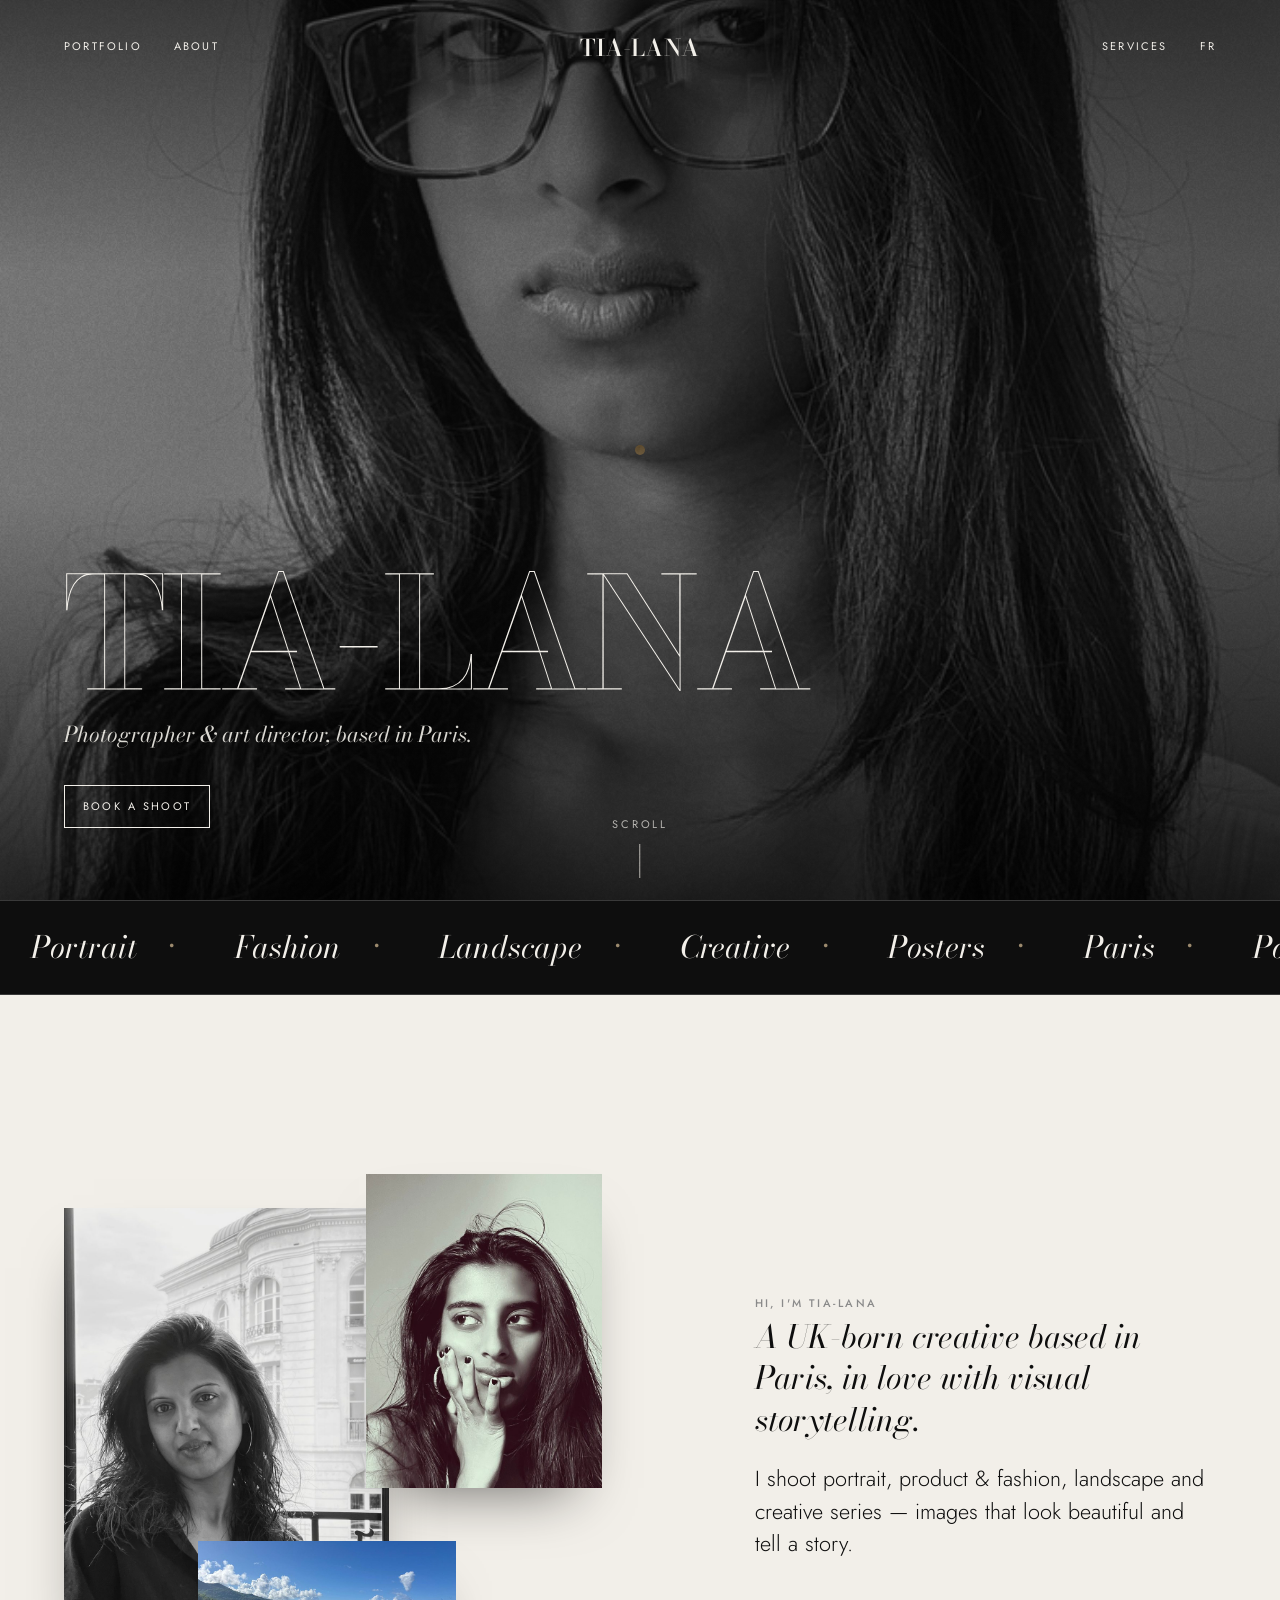
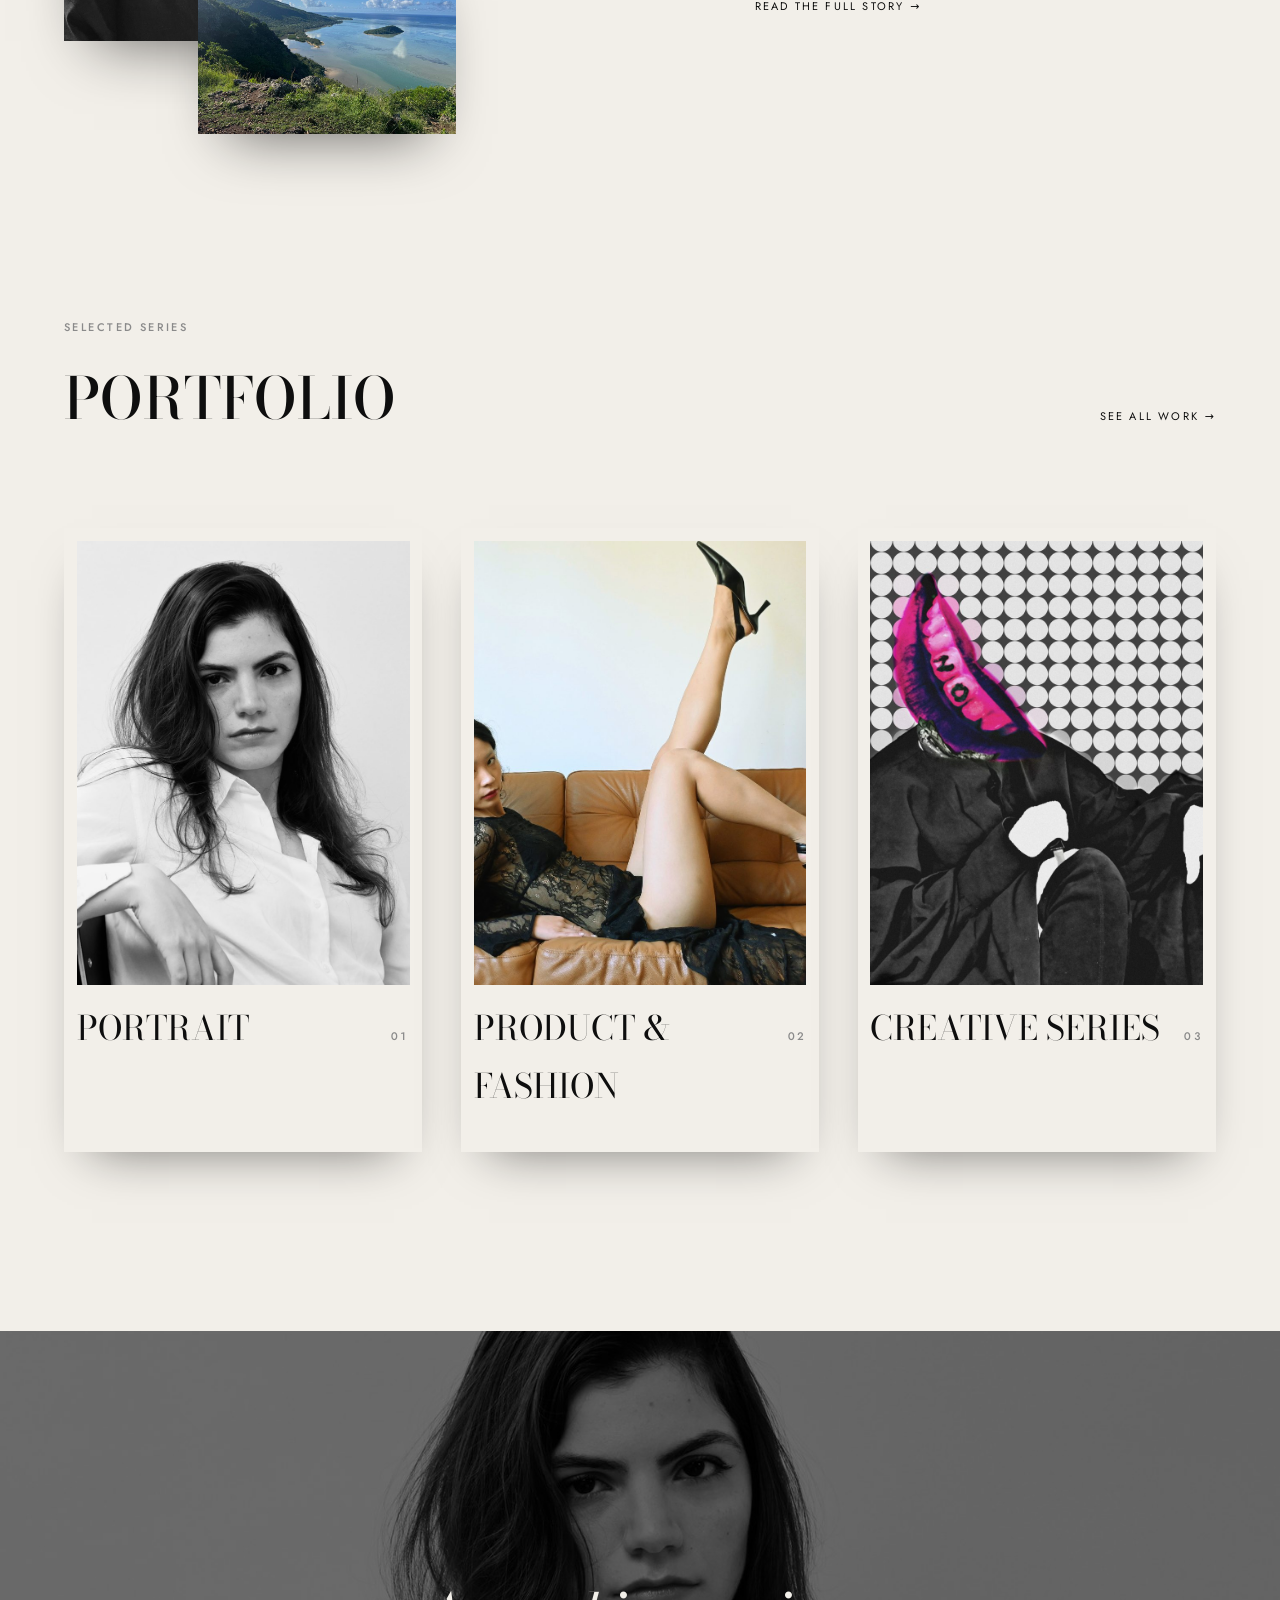
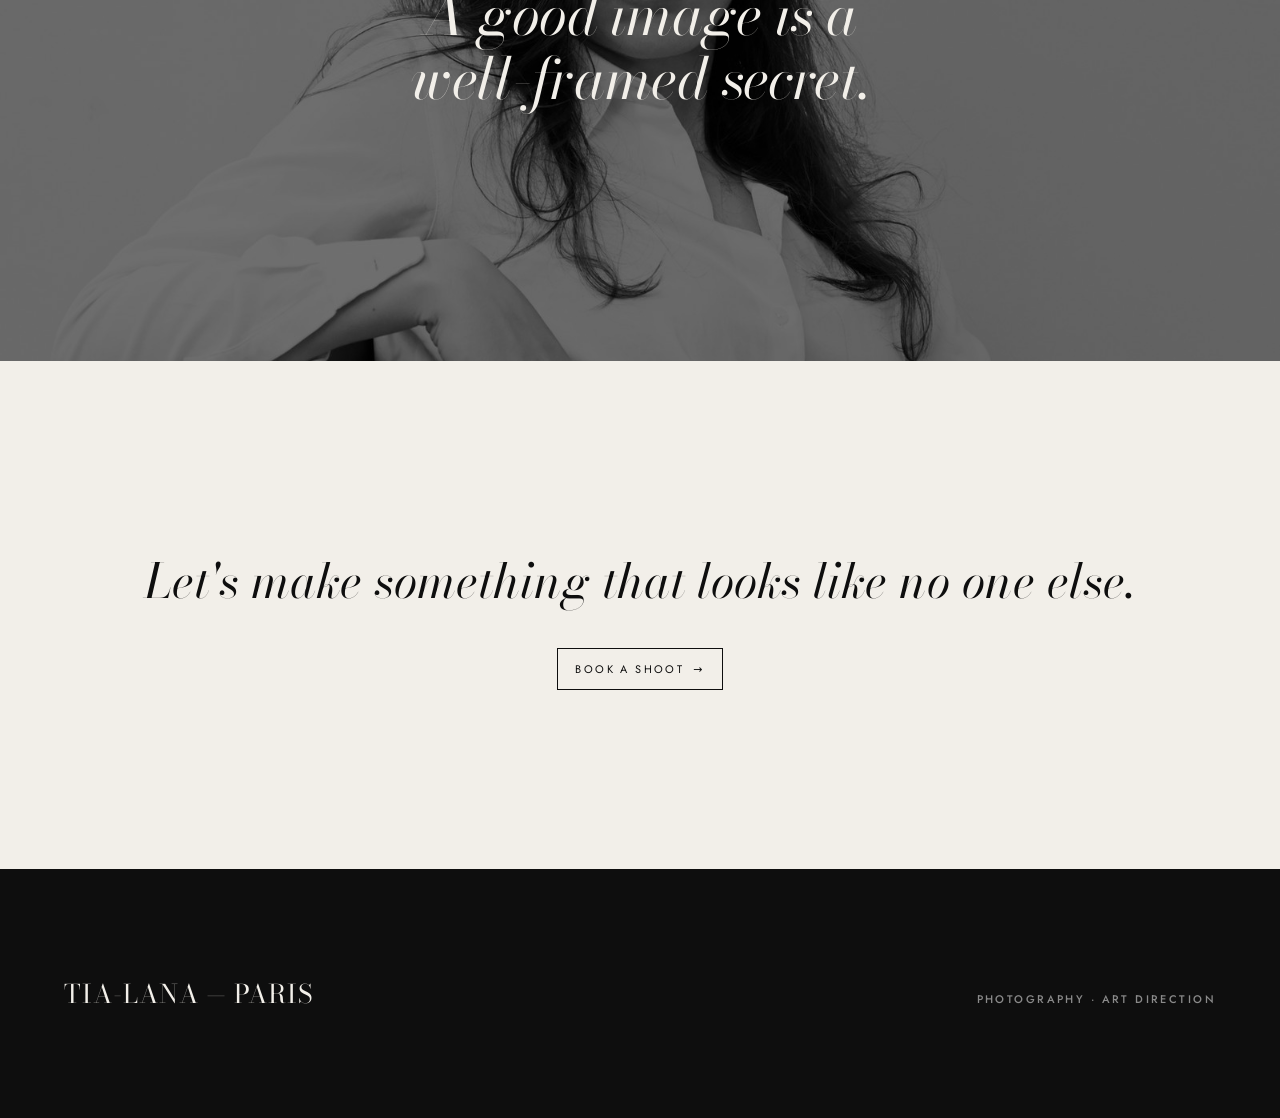
==== commit b130d64a: "Revision: couleur, vrai contenu portfolio, clarte (couleur + photos reelles) - Couleur : suppression" ====
--- a/index.html
+++ b/index.html
@@ -4,10 +4,10 @@
   <meta charset="UTF-8" />
   <meta name="viewport" content="width=device-width, initial-scale=1.0" />
   <title>TIA-LANA — Photography · Art Direction</title>
-  <meta name="description" content="Tia-Lana Chinapyel — photographer & art director based in Paris. Portrait, headshot and design, in black & white." />
+  <meta name="description" content="Tia-Lana Chinapyel — UK-born photographer & creative based in Paris. Portrait, product & fashion, landscape, creative series and posters." />
   <meta name="theme-color" content="#0e0e0e" />
   <meta property="og:title" content="TIA-LANA — Photography · Art Direction" />
-  <meta property="og:description" content="Photographer & art director, Paris. Portrait · Headshot · Design." />
+  <meta property="og:description" content="Photographer & creative, Paris. Portrait · Product & Fashion · Landscape · Creative · Posters." />
   <meta property="og:type" content="website" />
   <meta property="og:image" content="img/home/hero-home.png" />
 
@@ -18,7 +18,7 @@
   <link rel="stylesheet" href="css/reset.css?v=12" />
   <link rel="stylesheet" href="css/tokens.css?v=15" />
   <link rel="stylesheet" href="css/typography.css?v=13" />
-  <link rel="stylesheet" href="css/styles.css?v=48" />
+  <link rel="stylesheet" href="css/styles.css?v=49" />
 </head>
 <body class="page-home">
   <a class="skip-link" href="#main" data-i18n="skip">Skip to content</a>
@@ -60,8 +60,8 @@
     <!-- 2. MARQUEE -->
     <div class="marquee section--dark" aria-hidden="true">
       <div class="marquee__track">
-        <span>Portrait</span><span>Headshot</span><span>Design</span><span>Paris</span><span>35mm</span><span>Art direction</span>
-        <span>Portrait</span><span>Headshot</span><span>Design</span><span>Paris</span><span>35mm</span><span>Art direction</span>
+        <span>Portrait</span><span>Fashion</span><span>Landscape</span><span>Creative</span><span>Posters</span><span>Paris</span>
+        <span>Portrait</span><span>Fashion</span><span>Landscape</span><span>Creative</span><span>Posters</span><span>Paris</span>
       </div>
     </div>
 
@@ -69,9 +69,9 @@
     <section id="bio" class="section section--light">
       <div class="wrap bio__grid">
         <div class="bio__photos reveal" aria-hidden="true">
-          <img src="img/photography/pro/photo-h.png" alt="" loading="lazy" decoding="async" width="600" height="800" />
-          <img src="img/photography/pro/photo-c.png" alt="" loading="lazy" decoding="async" width="600" height="800" />
-          <img src="img/photography/pro/photo-g.png" alt="" loading="lazy" decoding="async" width="600" height="450" />
+          <img src="img/portfolio/portrait-02.jpg" alt="" loading="lazy" decoding="async" width="600" height="800" />
+          <img src="img/portfolio/tia-lana.jpg" alt="" loading="lazy" decoding="async" width="600" height="600" />
+          <img src="img/portfolio/landscape-01.jpg" alt="" loading="lazy" decoding="async" width="600" height="450" />
         </div>
         <div class="bio__text reveal d1">
           <p class="eyebrow" data-i18n="rd.hi">Hi, I'm Tia-Lana</p>
@@ -94,16 +94,16 @@
         </div>
         <div class="preview__grid">
           <a class="print reveal" href="series.html?cat=portrait">
-            <img src="img/photography/pro/photo-c.png" alt="Portrait series by Tia-Lana" loading="lazy" decoding="async" width="600" height="800" />
+            <img src="img/portfolio/portrait-01.jpg" alt="Portrait series by Tia-Lana" loading="lazy" decoding="async" width="600" height="800" />
             <span class="print__cap"><span class="print__name" data-i18n="series.portrait">Portrait</span><span class="print__meta num">01</span></span>
           </a>
-          <a class="print reveal d1" href="series.html?cat=headshot">
-            <img src="img/photography/pro/photo-g.png" alt="Headshot series by Tia-Lana" loading="lazy" decoding="async" width="600" height="800" />
-            <span class="print__cap"><span class="print__name" data-i18n="series.headshot">Headshot</span><span class="print__meta num">02</span></span>
+          <a class="print reveal d1" href="series.html?cat=product-fashion">
+            <img src="img/portfolio/fashion-01.jpg" alt="Product and fashion series by Tia-Lana" loading="lazy" decoding="async" width="600" height="800" />
+            <span class="print__cap"><span class="print__name" data-i18n="series.productfashion">Product &amp; Fashion</span><span class="print__meta num">02</span></span>
           </a>
-          <a class="print reveal d2" href="series.html?cat=design">
-            <img src="img/photography/pro/photo-u.png" alt="Design series by Tia-Lana" loading="lazy" decoding="async" width="600" height="800" />
-            <span class="print__cap"><span class="print__name" data-i18n="series.design">Design</span><span class="print__meta num">03</span></span>
+          <a class="print reveal d2" href="series.html?cat=creative">
+            <img src="img/portfolio/editing-01.jpg" alt="Creative series by Tia-Lana" loading="lazy" decoding="async" width="600" height="800" />
+            <span class="print__cap"><span class="print__name" data-i18n="series.creative">Creative Series</span><span class="print__meta num">03</span></span>
           </a>
         </div>
       </div>
@@ -112,7 +112,7 @@
     <!-- 5. FEATURE QUOTE -->
     <section class="feature">
       <div class="feature__bg" aria-hidden="true">
-        <img src="img/photography/pro/photo-o.png" alt="" loading="lazy" decoding="async" width="1600" height="1000" />
+        <img src="img/portfolio/portrait-01.jpg" alt="" loading="lazy" decoding="async" width="1600" height="1000" />
       </div>
       <blockquote class="pull" data-i18n="rd.quote1">A good image is a well-framed secret.</blockquote>
     </section>
@@ -133,7 +133,7 @@
     </div>
   </footer>
 
-  <script type="module" src="js/i18n.js?v=12"></script>
+  <script type="module" src="js/i18n.js?v=13"></script>
   <script type="module" src="js/main.js?v=12"></script>
   <script type="module" src="js/cursor.js?v=12"></script>
   <script type="module" src="js/transitions.js?v=12"></script>
--- a/css/styles.css
+++ b/css/styles.css
@@ -234,7 +234,7 @@
 /* bloc bio — collage asymétrique */
 .bio__grid { display: grid; grid-template-columns: repeat(12, 1fr); gap: clamp(1rem,2.5vw,2rem); align-items: center; }
 .bio__photos { grid-column: 1 / 7; position: relative; aspect-ratio: 1 / 1; }
-.bio__photos img { position: absolute; object-fit: cover; box-shadow: 0 30px 60px -30px rgba(0,0,0,0.6); filter: grayscale(1) contrast(1.05); }
+.bio__photos img { position: absolute; object-fit: cover; box-shadow: 0 30px 60px -30px rgba(0,0,0,0.6); }
 .bio__photos img:nth-child(1) { left: 0; top: 6%; width: 58%; aspect-ratio: 3/4; }
 .bio__photos img:nth-child(2) { right: 4%; top: 0; width: 42%; aspect-ratio: 3/4; z-index: 2; }
 .bio__photos img:nth-child(3) { left: 24%; bottom: 0; width: 46%; aspect-ratio: 4/3; z-index: 3; }
@@ -245,11 +245,19 @@
 .preview__head { display: flex; justify-content: space-between; align-items: flex-end; flex-wrap: wrap; gap: 1rem; margin-bottom: var(--space-lg); }
 .preview__grid { display: grid; grid-template-columns: repeat(3, 1fr); gap: clamp(1.4rem, 3vw, 3rem); }
 .print { background: var(--bone); padding: 0.8rem 0.8rem 2.4rem; box-shadow: 0 24px 50px -28px rgba(0,0,0,0.55); display: block; }
-.print img { width: 100%; aspect-ratio: 3/4; object-fit: cover; filter: grayscale(1) contrast(1.04); transition: filter var(--dur) var(--ease), transform var(--dur-slow) var(--ease); }
-.print:hover img { filter: grayscale(0.2) contrast(1.06); transform: scale(1.03); }
+.print img { width: 100%; aspect-ratio: 3/4; object-fit: cover; transition: filter var(--dur) var(--ease), transform var(--dur-slow) var(--ease); }
+.print:hover img { filter: brightness(1.04) contrast(1.02); transform: scale(1.03); }
 .print__cap { display: flex; justify-content: space-between; align-items: baseline; margin-top: 0.9rem; }
 .print__name { font-family: var(--font-display); font-size: var(--fs-h3); text-transform: uppercase; }
 .print__meta { color: var(--muted); }
+/* responsivité home : collage bio + aperçu séries */
+@media (max-width: 860px) { .preview__grid { grid-template-columns: repeat(2, 1fr); } }
+@media (max-width: 560px) { .preview__grid { grid-template-columns: 1fr; } }
+@media (max-width: 820px) {
+  .bio__grid { grid-template-columns: 1fr; gap: clamp(2rem, 7vw, 3rem); }
+  .bio__photos { grid-column: 1 / -1; width: 100%; max-width: 460px; margin-inline: auto; }
+  .bio__text { grid-column: 1 / -1; }
+}
 
 /* citation pleine largeur sur photo sombre */
 .feature { position: relative; min-height: 70svh; display: grid; place-items: center; text-align: center; color: var(--bone); overflow: hidden; }
@@ -265,44 +273,39 @@
 .work-head { padding-top: clamp(7rem, 16vh, 11rem); }
 .worklist { position: relative; }
 .worklist__item {
-  display: grid; grid-template-columns: auto 1fr auto; align-items: center; gap: clamp(1rem,3vw,3rem);
-  padding-block: clamp(1.4rem, 4vw, 3rem); border-top: 1px solid var(--rule);
+  display: grid; grid-template-columns: auto minmax(130px, 200px) 1fr; align-items: center;
+  gap: clamp(1rem, 3vw, 2.6rem);
+  padding-block: clamp(1.4rem, 3.5vw, 2.6rem); border-top: 1px solid var(--rule);
   transition: color var(--dur) var(--ease);
 }
 .worklist__item:last-child { border-bottom: 1px solid var(--rule); }
-.worklist__num { font-family: var(--font-text); font-size: var(--fs-label); letter-spacing: 0.2em; color: var(--muted); }
-.worklist__title { font-family: var(--font-display); text-transform: uppercase; font-size: clamp(2rem, 7vw, 5rem); line-height: 0.9; letter-spacing: -0.01em; transition: transform var(--dur) var(--ease); }
+.worklist__num { font-family: var(--font-text); font-size: var(--fs-label); letter-spacing: 0.2em; color: var(--muted); align-self: start; padding-top: 0.4rem; }
+.worklist__thumb { display: block; aspect-ratio: 4/5; overflow: hidden; background: rgba(var(--ink-rgb),0.06); }
+.worklist__thumb img { width: 100%; height: 100%; object-fit: cover; transition: transform var(--dur-slow) var(--ease); }
+.worklist__item:hover .worklist__thumb img { transform: scale(1.05); }
+.worklist__body { display: flex; flex-direction: column; gap: 0.6rem; }
+.worklist__title { font-family: var(--font-display); text-transform: uppercase; font-size: clamp(1.9rem, 5.5vw, 4rem); line-height: 0.92; letter-spacing: -0.01em; transition: color var(--dur) var(--ease), transform var(--dur) var(--ease); }
+.worklist__item:hover .worklist__title { color: var(--accent); }
 .worklist__meta { font-family: var(--font-text); font-size: var(--fs-label); letter-spacing: 0.2em; text-transform: uppercase; color: var(--muted); }
-.worklist__thumb { display: none; } /* mobile only, injected */
-@media (hover: hover) and (pointer: fine) {
-  .worklist__item:hover .worklist__title { transform: translateX(1.2rem); color: var(--accent); }
-}
-.worklist__cursor {
-  position: fixed; top: 0; left: 0; width: 240px; aspect-ratio: 3/4; z-index: 400;
-  pointer-events: none; opacity: 0; transform: translate(-50%,-50%) scale(0.9);
-  transition: opacity var(--dur) var(--ease), transform var(--dur) var(--ease);
-  box-shadow: 0 30px 60px -28px rgba(0,0,0,0.6);
-}
-.worklist__cursor.show { opacity: 1; transform: translate(-50%,-50%) scale(1); }
-.worklist__cursor img { width: 100%; height: 100%; object-fit: cover; filter: grayscale(1) contrast(1.05); }
-@media (max-width: 820px) {
-  .worklist__item { grid-template-columns: auto 1fr; }
-  .worklist__meta { display: none; }
-  .worklist__thumb { display: block; grid-column: 1 / -1; margin-top: 1rem; aspect-ratio: 16/9; }
-  .worklist__thumb img { width: 100%; height: 100%; object-fit: cover; filter: grayscale(1) contrast(1.05); }
-  .worklist__cursor { display: none; }
+.worklist__desc { font-size: var(--fs-body); color: var(--fg); max-width: 50ch; }
+@media (max-width: 640px) {
+  .worklist__item { grid-template-columns: 120px 1fr; column-gap: 1.1rem; }
+  .worklist__num { display: none; }
+  .worklist__desc { font-size: 0.95rem; }
 }
 
 /* ===== 11. SERIES — galerie + lightbox ==================== */
-.series-head { padding-top: clamp(7rem, 16vh, 11rem); display: flex; justify-content: space-between; align-items: flex-end; flex-wrap: wrap; gap: 1rem; }
+.page-series #main { padding-top: clamp(5rem, 9vh, 6.5rem); }
+.series-head { display: flex; justify-content: space-between; align-items: flex-end; flex-wrap: wrap; gap: 1rem; }
 .series-head__back { color: var(--muted); }
-.series-head__title { font-family: var(--font-display); text-transform: uppercase; font-size: var(--fs-hero); }
+.series-head__title { font-family: var(--font-display); text-transform: uppercase; font-size: var(--fs-hero); line-height: 0.9; }
 .series-head__sub { font-family: var(--font-display); font-style: italic; color: var(--muted); }
+.series-head__intro { max-width: 60ch; margin-top: var(--space-md); color: var(--fg); font-size: var(--fs-body); }
 
 .gallery { display: grid; grid-template-columns: repeat(12, 1fr); gap: clamp(1rem, 2.2vw, 2rem); margin-top: var(--space-lg); }
 .gallery__fig { margin: 0; position: relative; overflow: hidden; cursor: pointer; }
-.gallery__fig img { width: 100%; height: 100%; object-fit: cover; filter: grayscale(1) contrast(1.04); transition: transform var(--dur-slow) var(--ease), filter var(--dur) var(--ease); }
-.gallery__fig:hover img { transform: scale(1.04); filter: grayscale(0.25); }
+.gallery__fig img { width: 100%; height: 100%; object-fit: cover; transition: transform var(--dur-slow) var(--ease), filter var(--dur) var(--ease); }
+.gallery__fig:hover img { transform: scale(1.04); filter: brightness(1.04); }
 .gallery__cap { position: absolute; left: 0; bottom: 0; padding: 0.7rem 0.9rem; color: var(--bone);
   font-family: var(--font-text); font-size: var(--fs-label); letter-spacing: 0.18em; text-transform: uppercase;
   opacity: 0; transform: translateY(8px); transition: opacity var(--dur) var(--ease), transform var(--dur) var(--ease);
@@ -361,7 +364,7 @@
 .interview__cols p { font-size: var(--fs-body); margin-bottom: 1rem; break-inside: avoid; }
 .interview__cols .drop { float: left; font-family: var(--font-display); font-size: 3.2em; line-height: 0.66; padding: 0.06em 0.1em 0 0; color: var(--accent); }
 .interview__figure { grid-column: 8 / 13; margin: 0; }
-.interview__figure img { width: 100%; aspect-ratio: 3/4; object-fit: cover; filter: grayscale(1) contrast(1.05); }
+.interview__figure img { width: 100%; aspect-ratio: 3/4; object-fit: cover; }
 .interview__figure figcaption { color: var(--muted); margin-top: 0.6rem; }
 .interview__quote { margin-top: var(--space-lg); }
 @media (max-width: 820px) { .interview__cols, .interview__figure { grid-column: 1 / -1; } .interview__cols { columns: 1; } .interview__figure { margin-top: 1.6rem; } }
@@ -389,7 +392,7 @@
 /* on the wall — planche contact */
 .wall { display: grid; grid-template-columns: repeat(4,1fr); gap: clamp(0.8rem,2vw,1.6rem); }
 .wall figure { margin: 0; }
-.wall img { width: 100%; aspect-ratio: 3/4; object-fit: cover; filter: grayscale(1) contrast(1.05); }
+.wall img { width: 100%; aspect-ratio: 3/4; object-fit: cover; }
 .wall figcaption { color: var(--muted); margin-top: 0.4rem; }
 .wall figure:nth-child(2) { transform: translateY(14%); }
 .wall figure:nth-child(4) { transform: translateY(8%); }
@@ -405,11 +408,16 @@
 @media (max-width: 720px) { .contact__grid { grid-template-columns: 1fr; } }
 
 /* ===== 13. SERVICES ====================================== */
-.svc-hero { padding-top: clamp(8rem, 18vh, 12rem); }
+/* sections resserrées pour un enchaînement lisible hero → formules → formulaire */
+.page-services .section { padding-block: var(--space-lg); }
+.svc-hero { padding-top: clamp(5.5rem, 10vh, 7rem); padding-bottom: 0; }
 .svc-hero__title { font-family: var(--font-display); font-weight: 600; text-transform: uppercase; font-size: var(--fs-giant); line-height: 0.85; }
 .svc-hero__sub { font-family: var(--font-display); font-style: italic; font-size: var(--fs-lead); color: var(--muted); margin-top: 1rem; max-width: 42ch; }
-
-.packages { display: grid; grid-template-columns: repeat(3,1fr); margin-top: var(--space-lg); }
+.svc-hero__cue { display: inline-flex; align-items: center; gap: 0.6em; margin-top: clamp(1.4rem, 3vw, 2.2rem);
+  font-family: var(--font-text); font-size: var(--fs-label); letter-spacing: 0.2em; text-transform: uppercase; color: var(--muted); }
+.packages-head { margin-bottom: var(--space-md); }
+
+.packages { display: grid; grid-template-columns: repeat(3,1fr); margin-top: var(--space-md); }
 .package { position: relative; padding: clamp(1.6rem,3vw,2.6rem); border-left: 1px solid var(--rule); display: flex; flex-direction: column; gap: 0.6rem; }
 .package:first-child { border-left: none; }
 .package--pop { background: rgba(var(--accent-rgb), 0.08); }
@@ -421,7 +429,7 @@
 .package__price { font-family: var(--font-display); font-size: clamp(2rem,4vw,3rem); line-height: 1; }
 .package__dur { color: var(--muted); }
 .package__img { aspect-ratio: 4/3; margin: 0.6rem 0; }
-.package__img img { width: 100%; height: 100%; object-fit: cover; filter: grayscale(1) contrast(1.05); }
+.package__img img { width: 100%; height: 100%; object-fit: cover; }
 .package ul { list-style: none; display: flex; flex-direction: column; gap: 0.4rem; }
 .package ul li { padding-left: 1.2em; position: relative; }
 .package ul li::before { content: "—"; position: absolute; left: 0; color: var(--accent); }
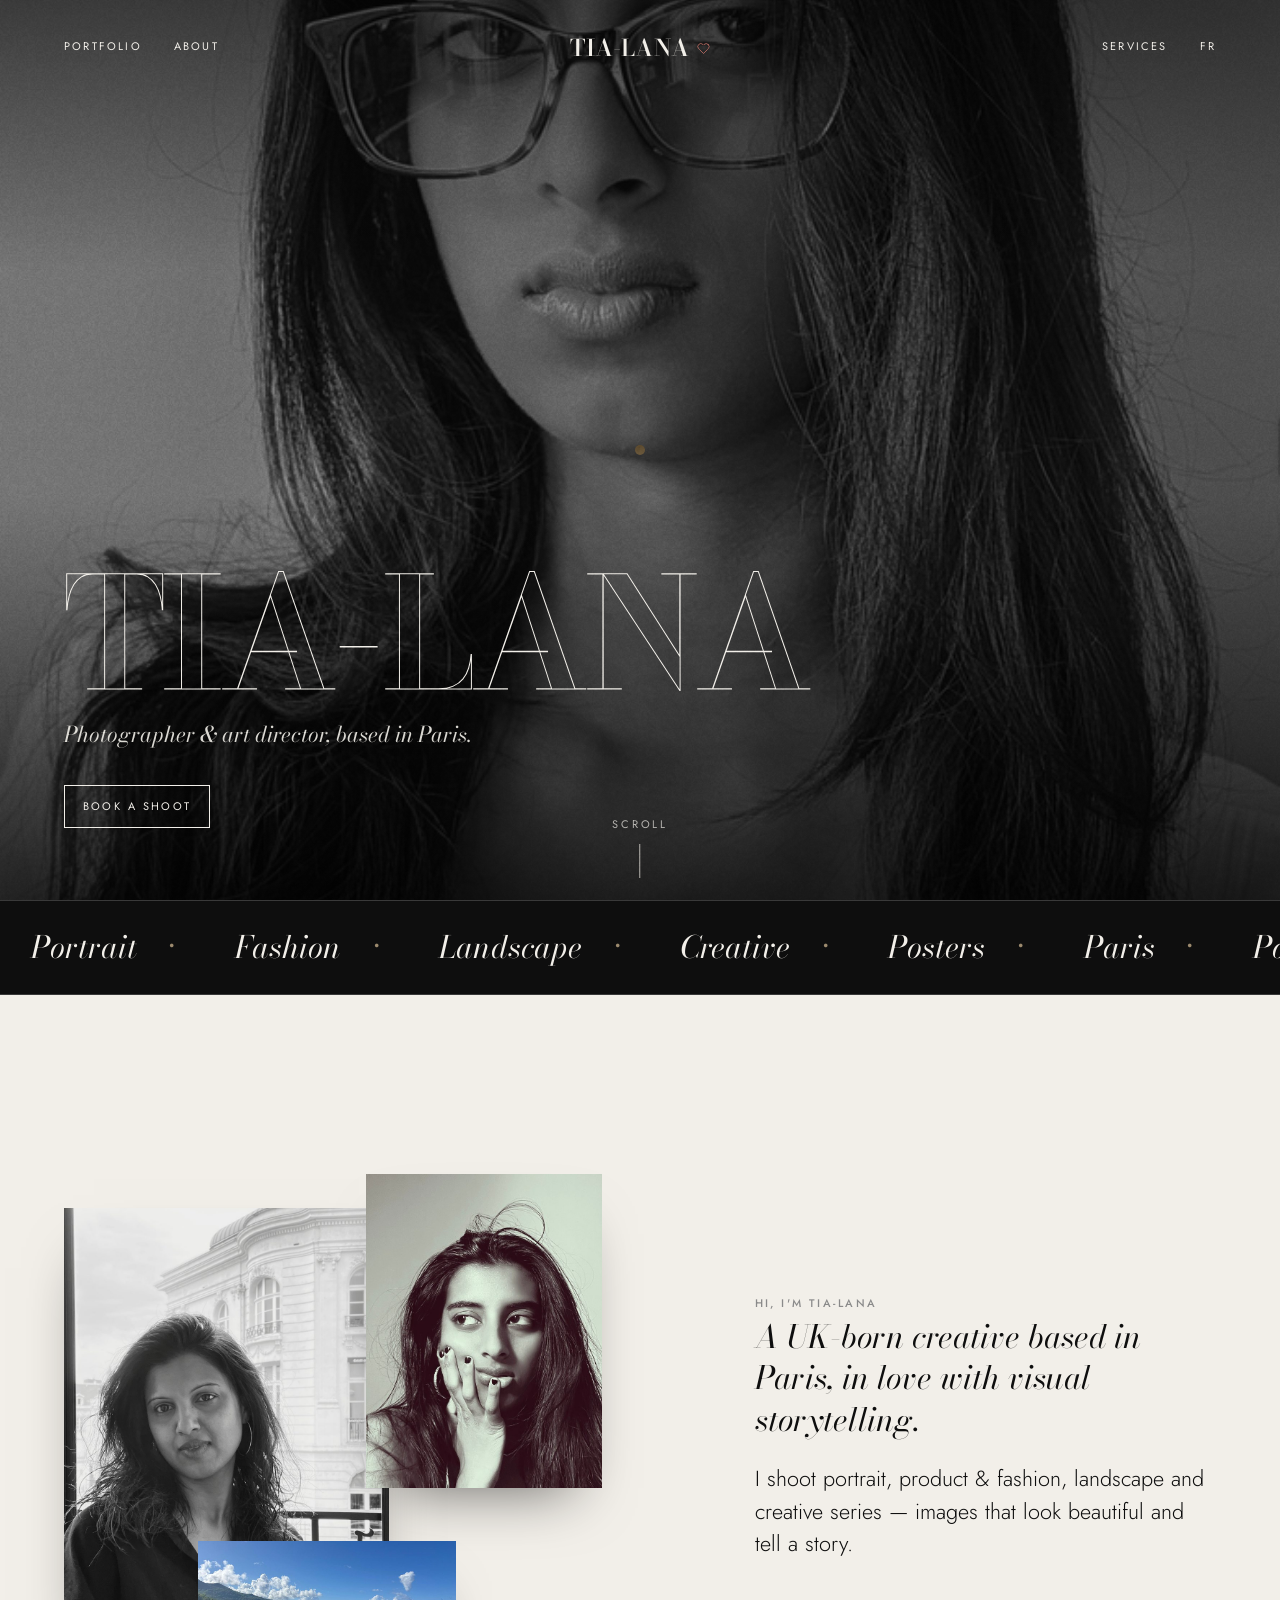
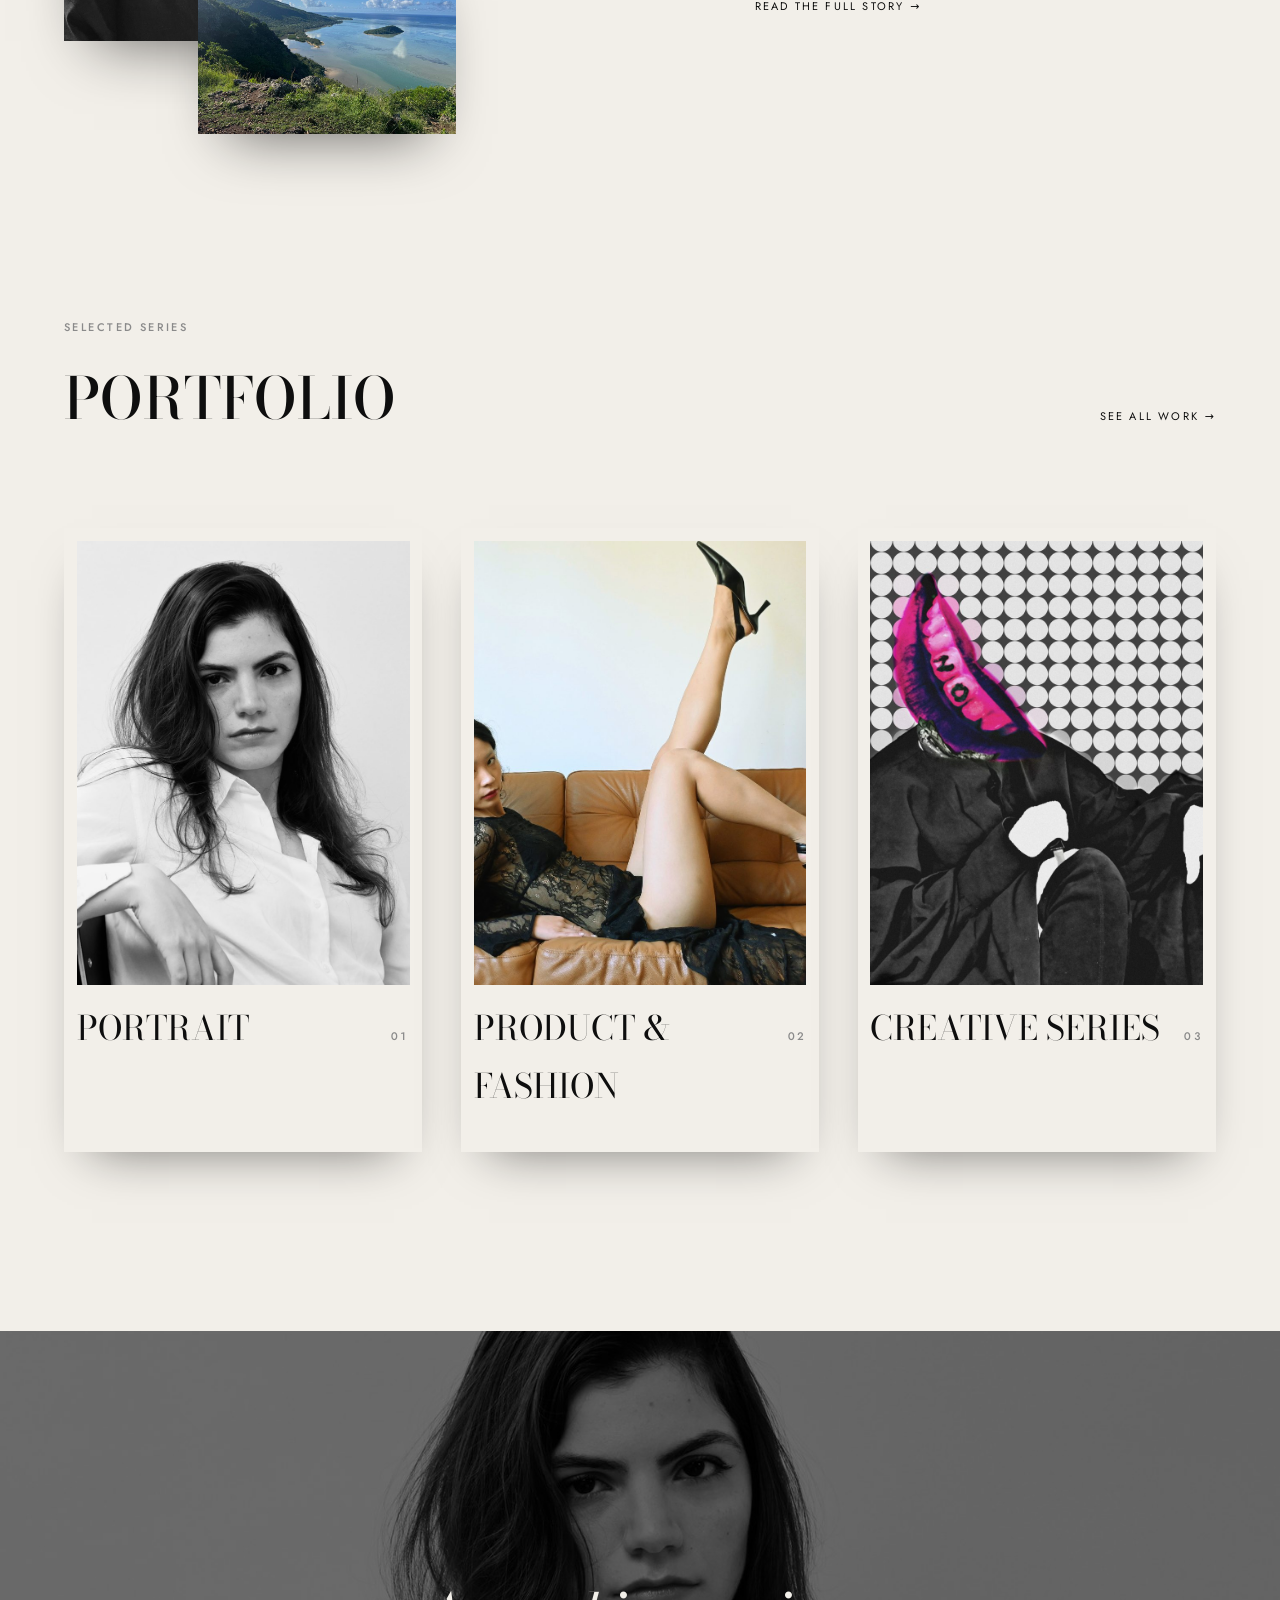
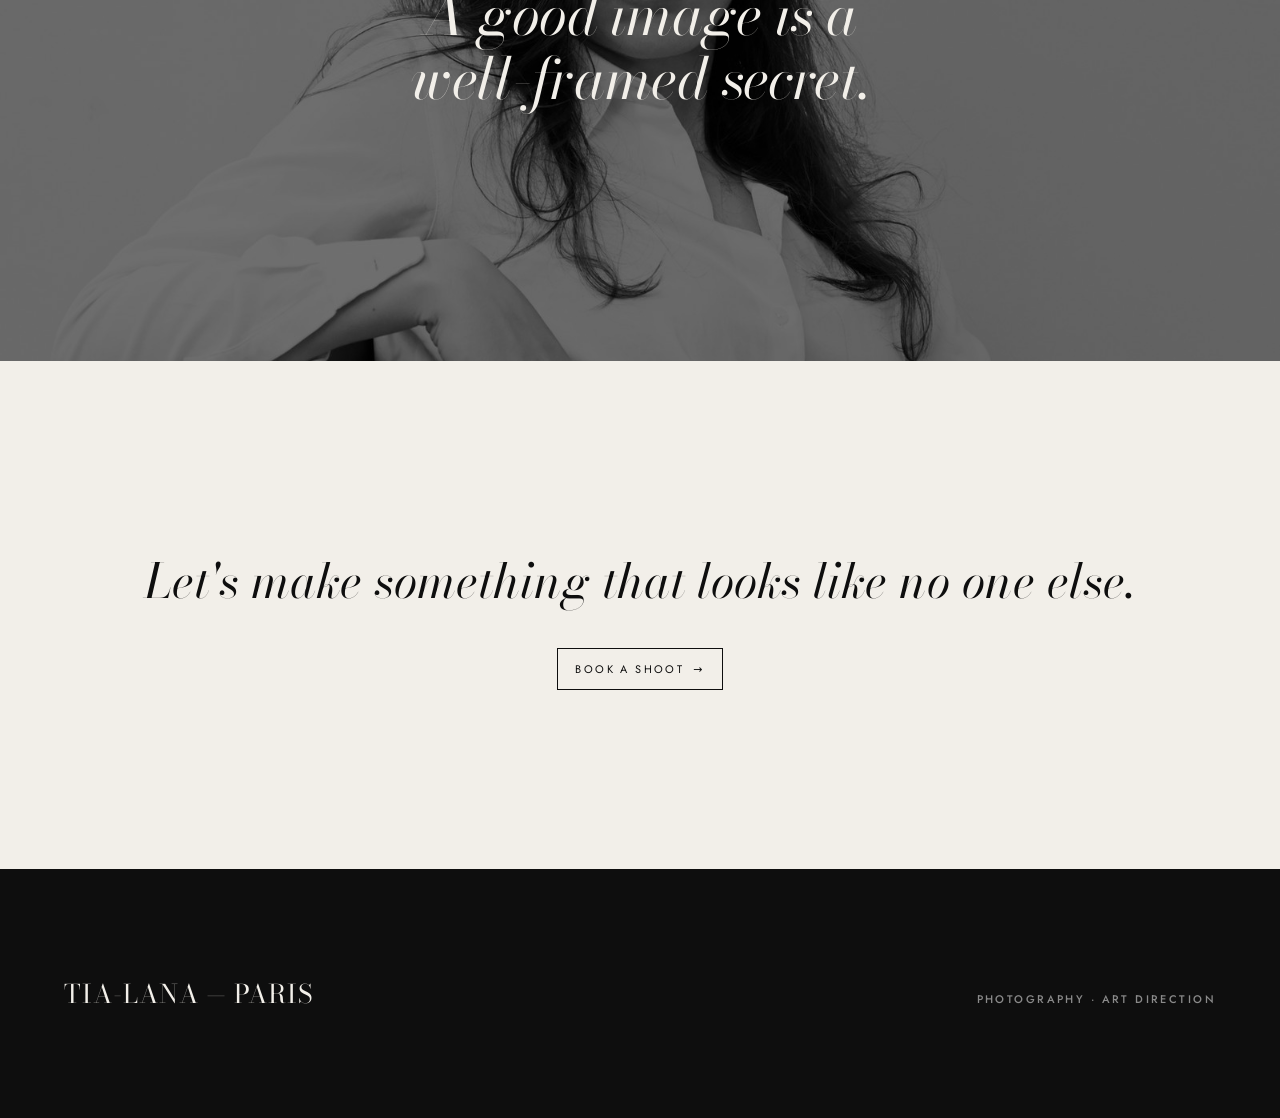
==== commit 42b99890: "Easter egg : petit coeur a cote du logo -> page lettre love.html - Coeur rose battant (.nav__heart) " ====
--- a/index.html
+++ b/index.html
@@ -18,7 +18,7 @@
   <link rel="stylesheet" href="css/reset.css?v=12" />
   <link rel="stylesheet" href="css/tokens.css?v=15" />
   <link rel="stylesheet" href="css/typography.css?v=13" />
-  <link rel="stylesheet" href="css/styles.css?v=49" />
+  <link rel="stylesheet" href="css/styles.css?v=50" />
 </head>
 <body class="page-home">
   <a class="skip-link" href="#main" data-i18n="skip">Skip to content</a>
@@ -29,7 +29,12 @@
       <a href="work.html" data-i18n="nav.work">Portfolio</a>
       <a href="about.html" data-i18n="nav.about">About</a>
     </nav>
-    <a class="nav__logo" href="index.html">Tia-Lana</a>
+    <div class="nav__logo-wrap">
+      <a class="nav__logo" href="index.html">Tia-Lana</a>
+      <button id="loveHeart" class="nav__heart" type="button" aria-label="A little something">
+        <svg viewBox="0 0 24 24" fill="none" stroke="currentColor" stroke-width="1.4" stroke-linecap="round" stroke-linejoin="round" aria-hidden="true"><path d="M20.84 4.61a5.5 5.5 0 0 0-7.78 0L12 5.67l-1.06-1.06a5.5 5.5 0 0 0-7.78 7.78l1.06 1.06L12 21.23l7.78-7.78 1.06-1.06a5.5 5.5 0 0 0 0-7.78z"/></svg>
+      </button>
+    </div>
     <nav class="nav__links nav__links--right">
       <a href="services.html" data-i18n="nav.booking">Services</a>
       <button class="nav__lang" data-lang-toggle aria-label="Switch language">FR</button>
@@ -137,5 +142,6 @@
   <script type="module" src="js/main.js?v=12"></script>
   <script type="module" src="js/cursor.js?v=12"></script>
   <script type="module" src="js/transitions.js?v=12"></script>
+  <script type="module" src="js/love.js?v=1"></script>
 </body>
 </html>
--- a/css/styles.css
+++ b/css/styles.css
@@ -60,13 +60,31 @@
 /* sur page claire au repos, le header lit en sombre */
 .nav--on-light:not(.nav--solid) { color: var(--ink); }
 
+.nav__logo-wrap { grid-column: 2; justify-self: center; display: inline-flex; align-items: center; gap: 7px; }
 .nav__logo {
-  grid-column: 2;
   font-family: var(--font-display); font-weight: 600;
   font-size: clamp(1.1rem, 1.8vw, 1.5rem);
   letter-spacing: 0.02em; text-transform: uppercase;
   white-space: nowrap;
 }
+/* easter egg : petit cœur battant à côté du nom */
+.nav__heart {
+  background: none; border: none; padding: 0; cursor: pointer;
+  display: inline-flex; align-items: center; color: #c9736a;
+  position: relative; top: 1px;
+  transition: transform var(--dur) var(--ease), opacity var(--dur) var(--ease);
+  animation: heartbeat 3.5s ease-in-out infinite;
+}
+.nav__heart svg { width: 13px; height: 13px; display: block; }
+.nav__heart:hover { transform: scale(1.25); opacity: 0.8; }
+@keyframes heartbeat {
+  0%, 100% { transform: scale(1); }
+  14% { transform: scale(1.22); }
+  28% { transform: scale(1); }
+  42% { transform: scale(1.14); }
+  56% { transform: scale(1); }
+}
+@media (prefers-reduced-motion: reduce) { .nav__heart { animation: none; } }
 .nav__links { display: flex; align-items: center; gap: clamp(1rem, 2.5vw, 2.4rem); }
 .nav__links--left { grid-column: 1; justify-self: start; }
 .nav__links--right { grid-column: 3; justify-self: end; }
@@ -88,7 +106,7 @@
 
 @media (max-width: 820px) {
   .nav { grid-template-columns: auto 1fr auto; }
-  .nav__logo { grid-column: 1; justify-self: start; }
+  .nav__logo-wrap { grid-column: 1; justify-self: start; }
   .nav__links { display: none; }
   .nav__burger {
     display: block; grid-column: 3; justify-self: end;
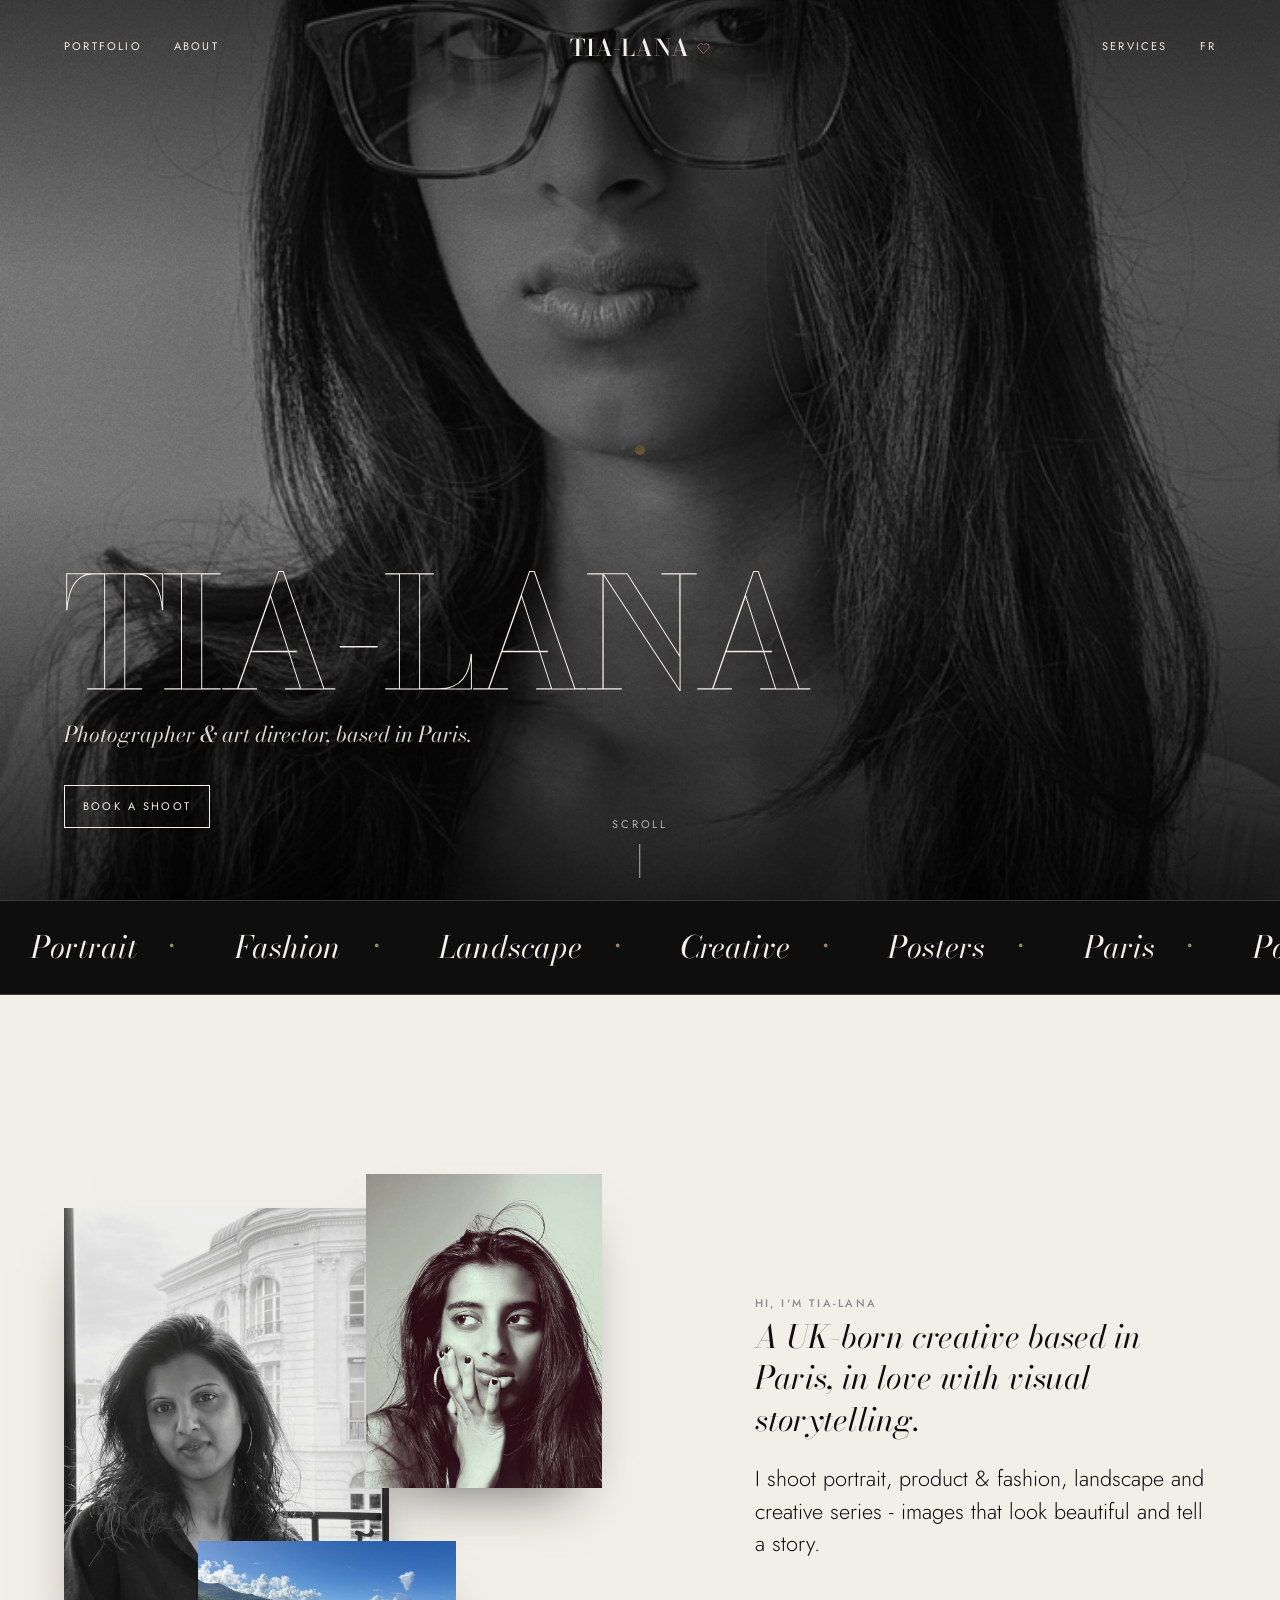
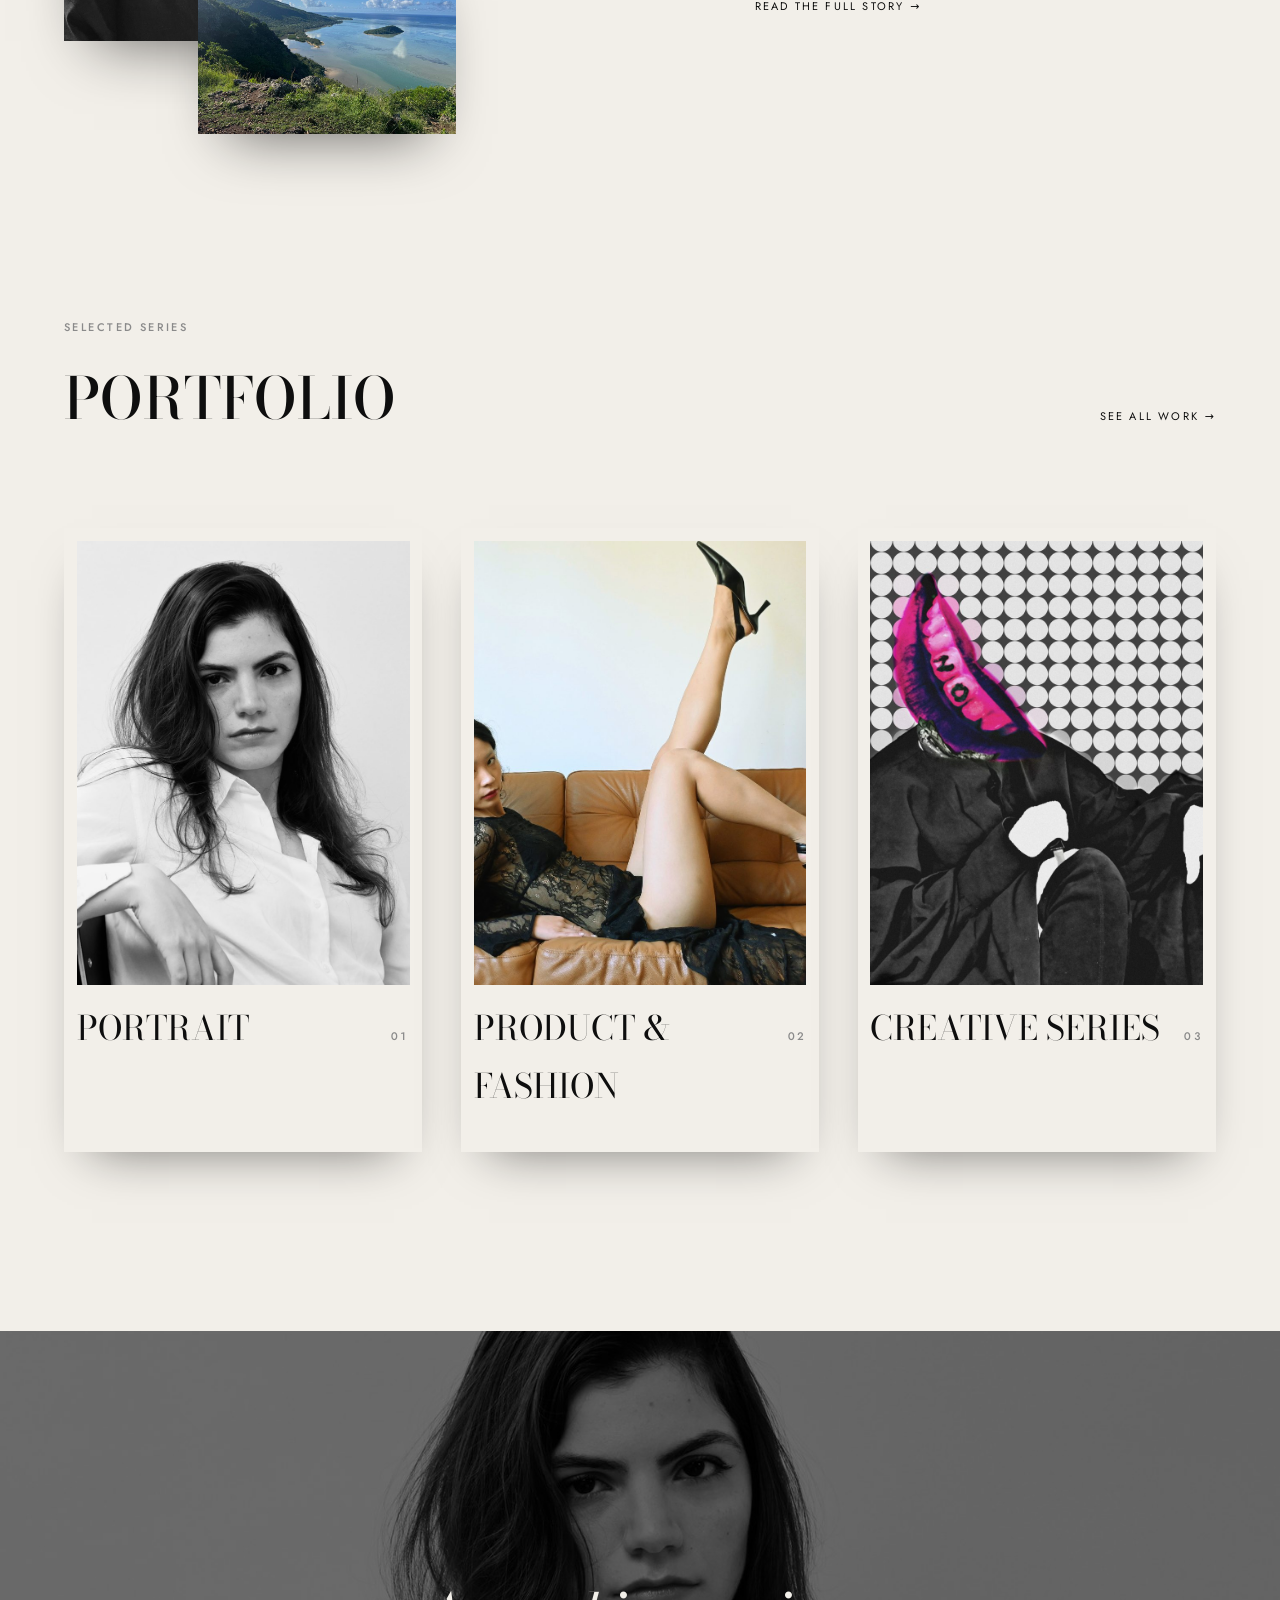
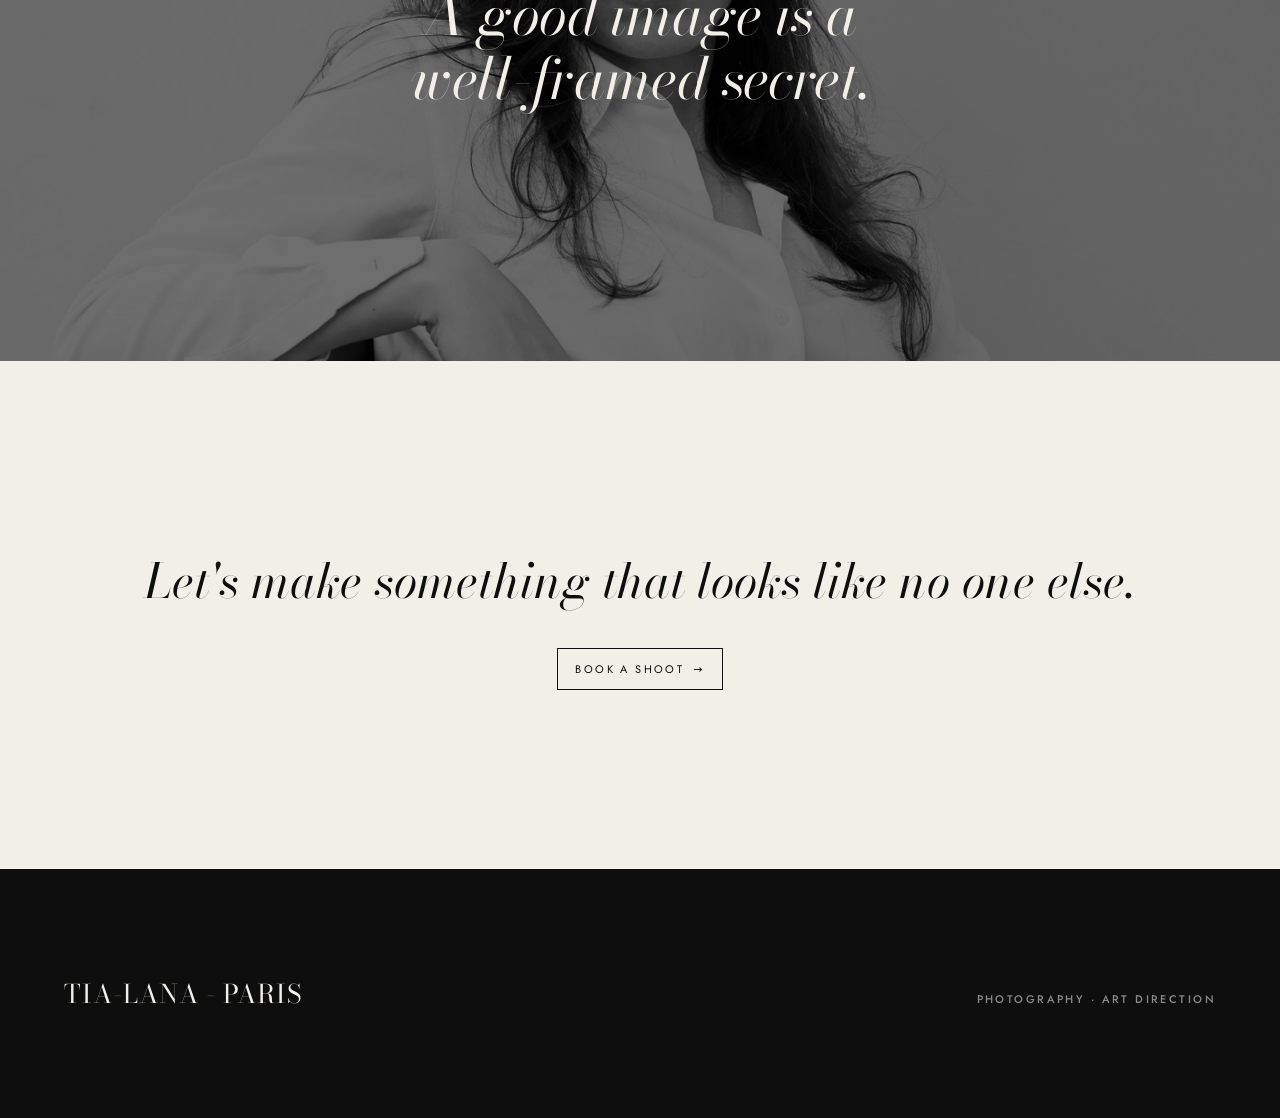
==== commit bed429f2: "Favicon TL dans le theme + remplacement des tirets longs par des tirets courts - assets/favicon.svg " ====
--- a/index.html
+++ b/index.html
@@ -3,10 +3,11 @@
 <head>
   <meta charset="UTF-8" />
   <meta name="viewport" content="width=device-width, initial-scale=1.0" />
-  <title>TIA-LANA — Photography · Art Direction</title>
-  <meta name="description" content="Tia-Lana Chinapyel — UK-born photographer & creative based in Paris. Portrait, product & fashion, landscape, creative series and posters." />
+  <title>TIA-LANA - Photography · Art Direction</title>
+  <meta name="description" content="Tia-Lana Chinapyel - UK-born photographer & creative based in Paris. Portrait, product & fashion, landscape, creative series and posters." />
   <meta name="theme-color" content="#0e0e0e" />
-  <meta property="og:title" content="TIA-LANA — Photography · Art Direction" />
+  <link rel="icon" type="image/svg+xml" href="assets/favicon.svg?v=1" />
+  <meta property="og:title" content="TIA-LANA - Photography · Art Direction" />
   <meta property="og:description" content="Photographer & creative, Paris. Portrait · Product & Fashion · Landscape · Creative · Posters." />
   <meta property="og:type" content="website" />
   <meta property="og:image" content="img/home/hero-home.png" />
@@ -18,7 +19,7 @@
   <link rel="stylesheet" href="css/reset.css?v=12" />
   <link rel="stylesheet" href="css/tokens.css?v=15" />
   <link rel="stylesheet" href="css/typography.css?v=13" />
-  <link rel="stylesheet" href="css/styles.css?v=50" />
+  <link rel="stylesheet" href="css/styles.css?v=51" />
 </head>
 <body class="page-home">
   <a class="skip-link" href="#main" data-i18n="skip">Skip to content</a>
@@ -80,7 +81,7 @@
         </div>
         <div class="bio__text reveal d1">
           <p class="eyebrow" data-i18n="rd.hi">Hi, I'm Tia-Lana</p>
-          <p class="italic" data-i18n="rd.bio1">I make images — sometimes I capture them, sometimes I invent them.</p>
+          <p class="italic" data-i18n="rd.bio1">I make images - sometimes I capture them, sometimes I invent them.</p>
           <p class="lead" data-i18n="rd.bio2">Photographer in the morning, art director in the afternoon. Between portrait, headshot and design, I like faces that don't lie.</p>
           <p style="margin-top:2rem"><a class="link-arrow" href="about.html"><span data-i18n="rd.read_more">Read the full story</span> →</a></p>
         </div>
@@ -133,12 +134,12 @@
 
   <footer class="footer">
     <div class="wrap footer__row">
-      <p class="footer__brand" data-i18n="footer.brand">TIA-LANA — PARIS</p>
+      <p class="footer__brand" data-i18n="footer.brand">TIA-LANA - PARIS</p>
       <p class="footer__meta label" data-i18n="footer.role">PHOTOGRAPHY · ART DIRECTION</p>
     </div>
   </footer>
 
-  <script type="module" src="js/i18n.js?v=13"></script>
+  <script type="module" src="js/i18n.js?v=14"></script>
   <script type="module" src="js/main.js?v=12"></script>
   <script type="module" src="js/cursor.js?v=12"></script>
   <script type="module" src="js/transitions.js?v=12"></script>
--- a/css/tokens.css
+++ b/css/tokens.css
@@ -1,5 +1,5 @@
 /* ============================================================
-   tokens.css — fondation visuelle (refonte « éditorial de mode »).
+   tokens.css - fondation visuelle (refonte « éditorial de mode »).
    Palette, typographie, échelle, espacements, mouvement.
    ============================================================ */
 :root {
@@ -8,7 +8,7 @@
   --charcoal:  #1a1a1a;   /* sections sombres secondaires */
   --bone:      #f2efe9;   /* blanc cassé / os */
   --ash:       #8a8a8a;   /* gris de texte secondaire */
-  --accent:    #9c8a6e;   /* taupe / sable — survols, détails, badge POPULAR */
+  --accent:    #9c8a6e;   /* taupe / sable - survols, détails, badge POPULAR */
 
   --ink-rgb:    14, 14, 14;
   --bone-rgb:   242, 239, 233;
--- a/css/typography.css
+++ b/css/typography.css
@@ -1,5 +1,5 @@
 /* ============================================================
-   typography.css — Bodoni Moda (display + italique) · Jost (texte)
+   typography.css - Bodoni Moda (display + italique) · Jost (texte)
    ============================================================ */
 body {
   font-family: var(--font-text);
--- a/css/styles.css
+++ b/css/styles.css
@@ -1,5 +1,5 @@
 /* ============================================================
-   styles.css — layout, composants, pages (refonte éditoriale)
+   styles.css - layout, composants, pages (refonte éditoriale)
    Sommaire :
    1. Base & grain
    2. Header / navigation
@@ -249,7 +249,7 @@
   animation: cue 1.8s var(--ease) infinite; transform-origin: top; }
 @keyframes cue { 0%,100%{ transform: scaleY(0.3);} 50%{ transform: scaleY(1);} }
 
-/* bloc bio — collage asymétrique */
+/* bloc bio - collage asymétrique */
 .bio__grid { display: grid; grid-template-columns: repeat(12, 1fr); gap: clamp(1rem,2.5vw,2rem); align-items: center; }
 .bio__photos { grid-column: 1 / 7; position: relative; aspect-ratio: 1 / 1; }
 .bio__photos img { position: absolute; object-fit: cover; box-shadow: 0 30px 60px -30px rgba(0,0,0,0.6); }
@@ -259,7 +259,7 @@
 .bio__text { grid-column: 8 / 13; }
 .bio__text .italic { display: block; font-size: clamp(1.3rem,2.6vw,2rem); line-height: 1.3; margin-bottom: 1.4rem; }
 
-/* aperçu séries — cadres « tirage » */
+/* aperçu séries - cadres « tirage » */
 .preview__head { display: flex; justify-content: space-between; align-items: flex-end; flex-wrap: wrap; gap: 1rem; margin-bottom: var(--space-lg); }
 .preview__grid { display: grid; grid-template-columns: repeat(3, 1fr); gap: clamp(1.4rem, 3vw, 3rem); }
 .print { background: var(--bone); padding: 0.8rem 0.8rem 2.4rem; box-shadow: 0 24px 50px -28px rgba(0,0,0,0.55); display: block; }
@@ -287,7 +287,7 @@
 .cta-band { text-align: center; }
 .cta-band__title { font-family: var(--font-display); font-style: italic; font-size: clamp(1.6rem,4vw,3rem); margin-bottom: 1.6rem; }
 
-/* ===== 10. WORK — liste éditoriale ======================== */
+/* ===== 10. WORK - liste éditoriale ======================== */
 .work-head { padding-top: clamp(7rem, 16vh, 11rem); }
 .worklist { position: relative; }
 .worklist__item {
@@ -312,7 +312,7 @@
   .worklist__desc { font-size: 0.95rem; }
 }
 
-/* ===== 11. SERIES — galerie + lightbox ==================== */
+/* ===== 11. SERIES - galerie + lightbox ==================== */
 .page-series #main { padding-top: clamp(5rem, 9vh, 6.5rem); }
 .series-head { display: flex; justify-content: space-between; align-items: flex-end; flex-wrap: wrap; gap: 1rem; }
 .series-head__back { color: var(--muted); }
@@ -358,7 +358,7 @@
 .lightbox__title { font-family: var(--font-display); font-size: var(--fs-h3); text-transform: uppercase; }
 .lightbox__desc { color: var(--muted); max-width: 54ch; margin: 0.4rem auto 0; }
 
-/* ===== 12. ABOUT — éditorial vertical ===================== */
+/* ===== 12. ABOUT - éditorial vertical ===================== */
 .about-hero { position: relative; min-height: 100svh; display: flex; align-items: flex-end; overflow: hidden; color: var(--bone); padding: 0 var(--gutter) clamp(3rem,8vh,6rem); }
 .about-hero__bg { position: absolute; inset: 0; z-index: -2; }
 .about-hero__bg img { width: 100%; height: 100%; object-fit: cover; filter: grayscale(1) contrast(1.05) brightness(0.6); }
@@ -399,7 +399,7 @@
 .timeline__txt { font-size: var(--fs-body); }
 @media (max-width: 820px) { .career { grid-template-columns: 1fr; } }
 
-/* three ways to look — 3 colonnes à filets */
+/* three ways to look - 3 colonnes à filets */
 .ways { display: grid; grid-template-columns: repeat(3,1fr); }
 .ways__col { padding: clamp(1.5rem,3vw,2.5rem); border-left: 1px solid var(--rule); }
 .ways__col:first-child { border-left: none; }
@@ -407,7 +407,7 @@
 .ways__tools { margin-top: var(--space-md); color: var(--muted); }
 @media (max-width: 720px) { .ways { grid-template-columns: 1fr; } .ways__col { border-left: none; border-top: 1px solid var(--rule); } .ways__col:first-child { border-top: none; } }
 
-/* on the wall — planche contact */
+/* on the wall - planche contact */
 .wall { display: grid; grid-template-columns: repeat(4,1fr); gap: clamp(0.8rem,2vw,1.6rem); }
 .wall figure { margin: 0; }
 .wall img { width: 100%; aspect-ratio: 3/4; object-fit: cover; }
@@ -450,7 +450,7 @@
 .package__img img { width: 100%; height: 100%; object-fit: cover; }
 .package ul { list-style: none; display: flex; flex-direction: column; gap: 0.4rem; }
 .package ul li { padding-left: 1.2em; position: relative; }
-.package ul li::before { content: "—"; position: absolute; left: 0; color: var(--accent); }
+.package ul li::before { content: "-"; position: absolute; left: 0; color: var(--accent); }
 .package .btn { margin-top: auto; align-self: flex-start; }
 @media (max-width: 760px) { .packages { grid-template-columns: 1fr; }
   .package { border-left: none; border-top: 1px solid var(--rule); }
